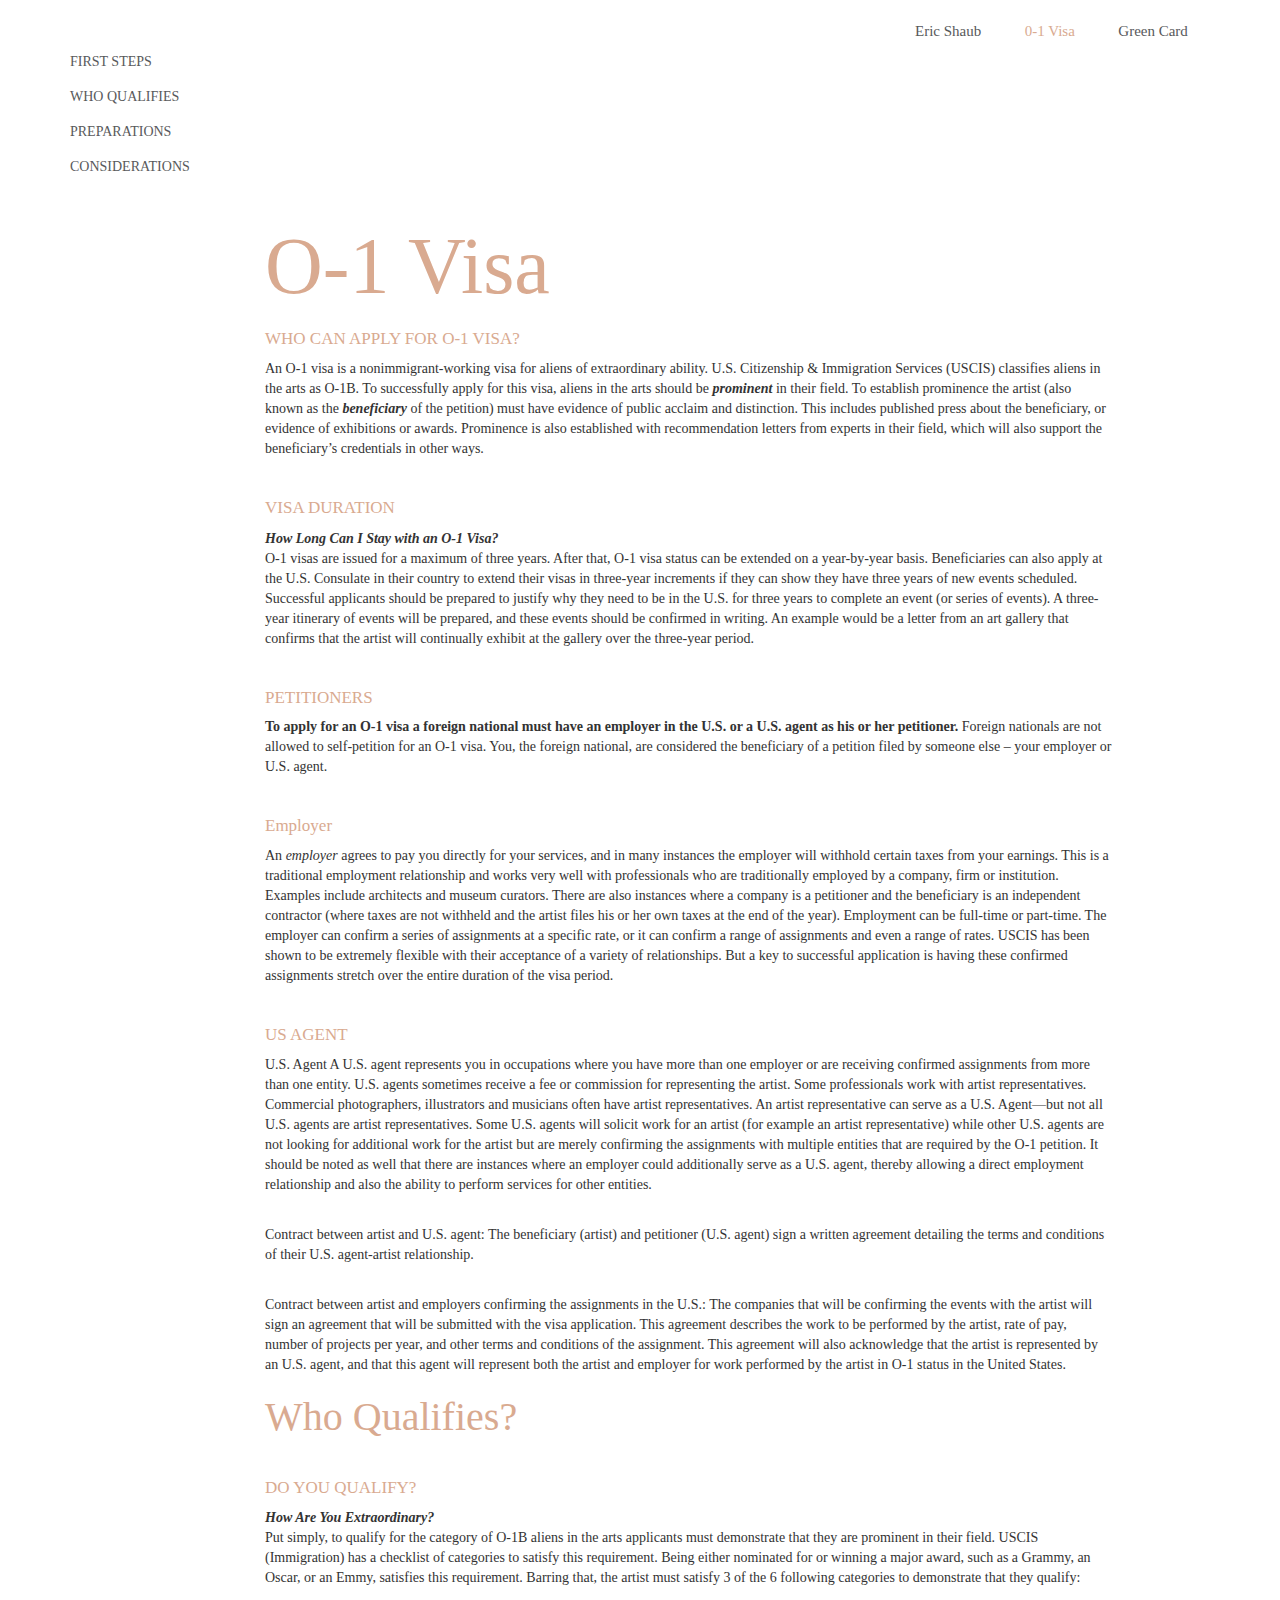
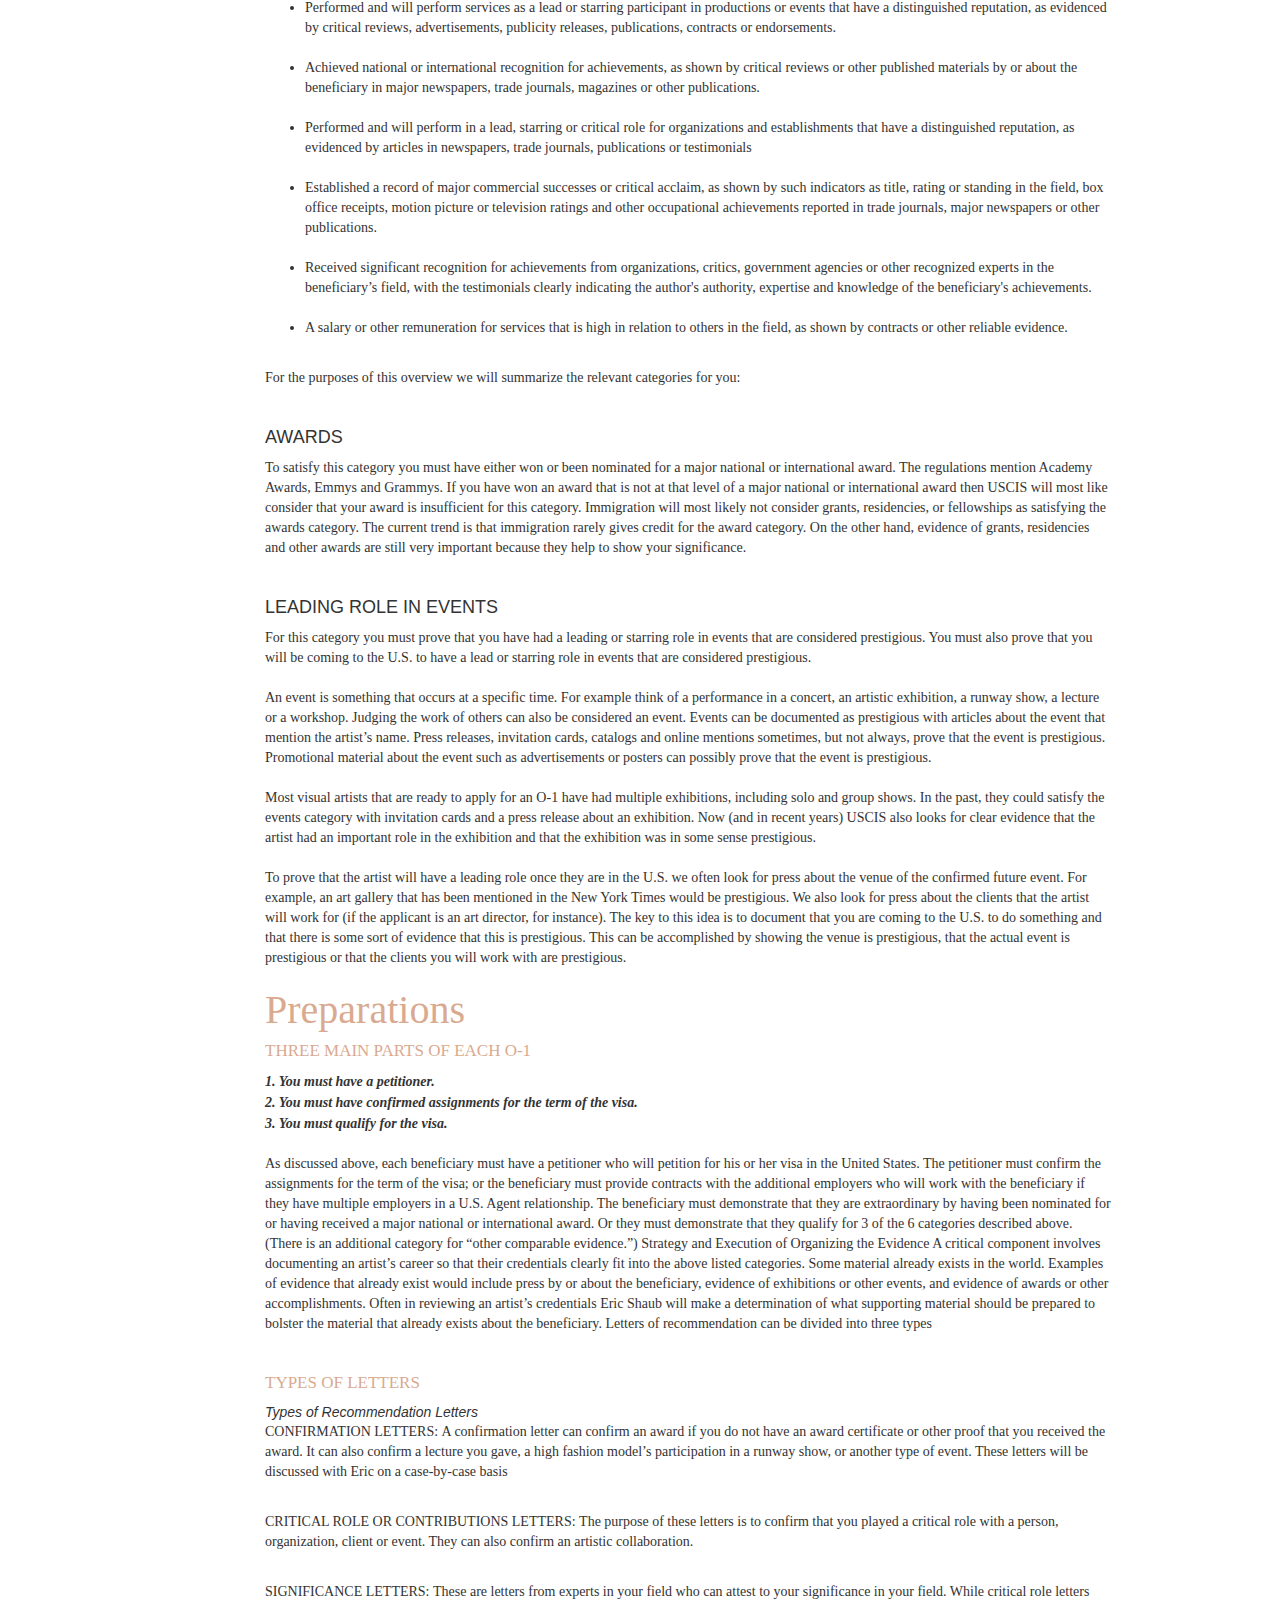
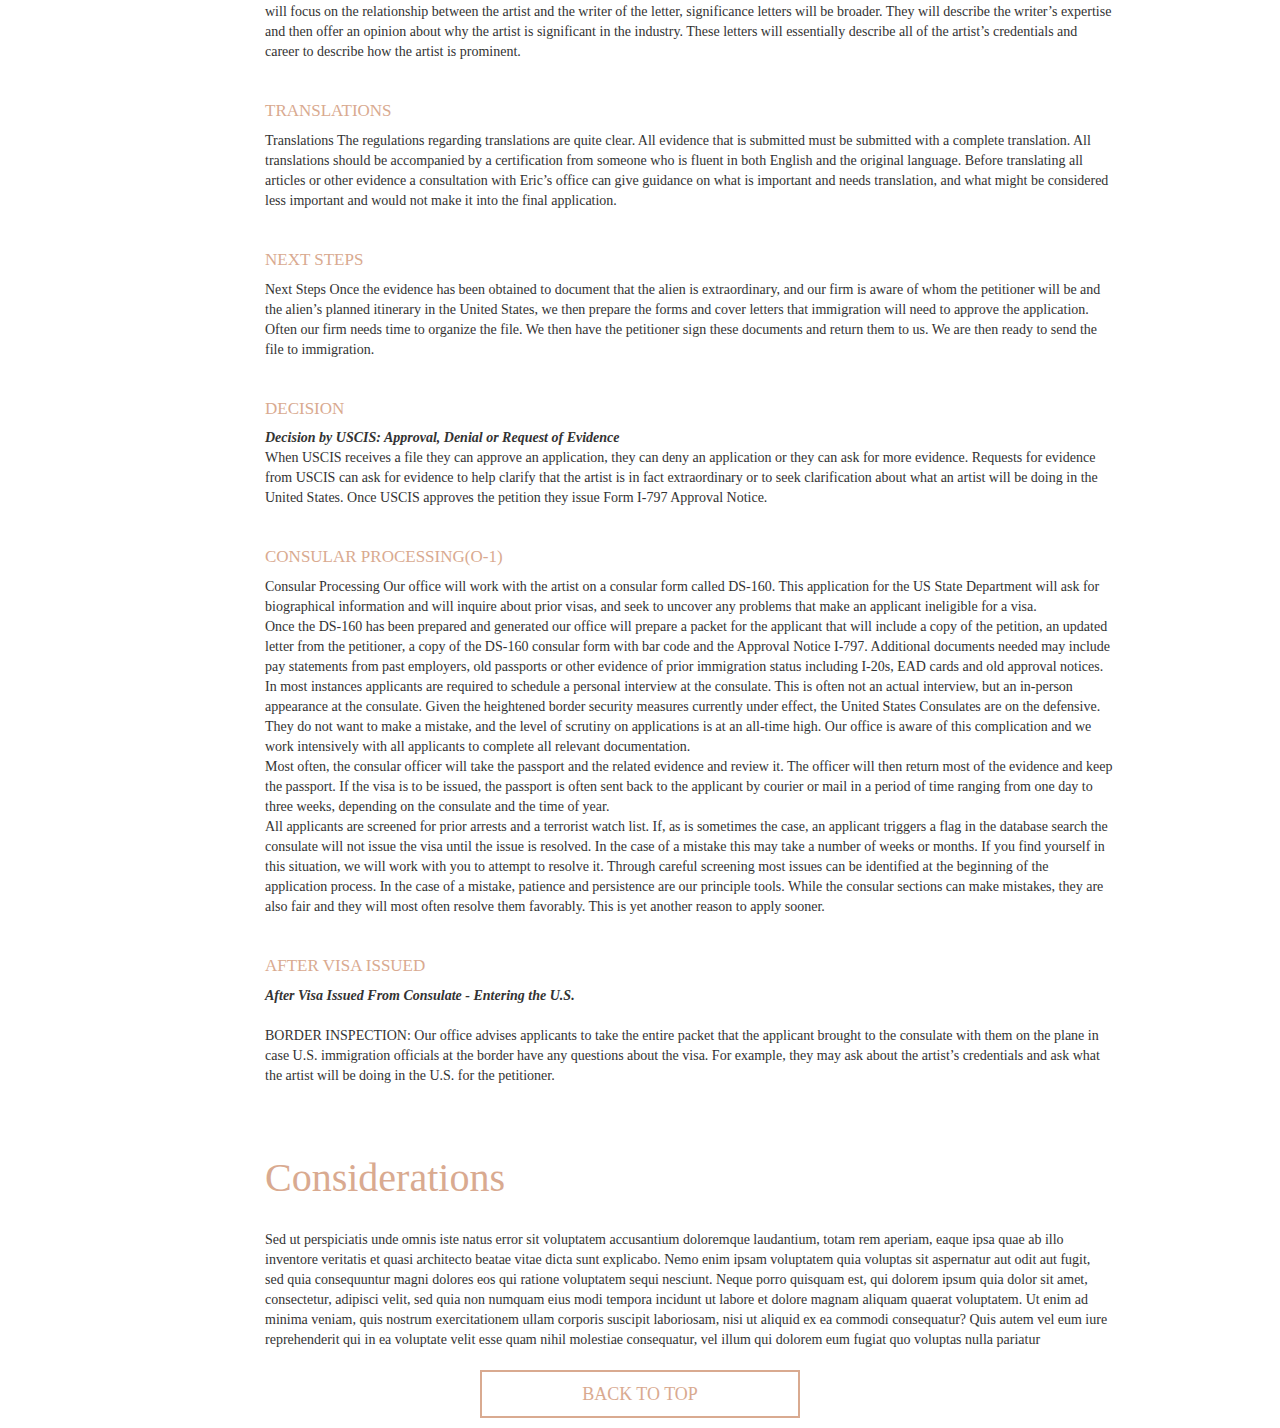
==== 0-1Visa.html @ 2351f976 "asf" ====
<!DOCTYPE html>
<html lang="en">
<head>
	<meta charset="UTF-8">
	<meta http-equiv="X-UA-Compatible" content="IE=edge">
    <meta name="viewport" content="width=device-width, initial-scale=1">
	<title>Artist Visa</title>
		
	<link rel="stylesheet" href="css/style.css">
	<link rel="stylesheet" href="css/fonts.css">
	<link rel="stylesheet" href="https://maxcdn.bootstrapcdn.com/bootstrap/3.3.2/css/bootstrap.min.css">
	<link rel="stylesheet" href="http://maxcdn.bootstrapcdn.com/font-awesome/4.3.0/css/font-awesome.min.css">
		<!-- javascript/ jQuery -->
	<script src="http://code.jquery.com/jquery-1.11.2.min.js"></script>
	<script src="http://code.jquery.com/jquery-migrate-1.2.1.min.js"></script>
	<script src="https://maxcdn.bootstrapcdn.com/bootstrap/3.3.2/js/bootstrap.min.js"></script>
	<!-- Edge Animation Javascript -->
	
	<!--Adobe Edge Runtime End-->
	<script src="js/javascript.js"></script>	 
</head>
<body>
	<div id="top" class="container-fluid" onload="init">
		<div class="row">
			<div class="col-md-12 hidden-xs"><img id="logo" src="img/artistvisa-logo.png" alt=""></div>
			
			<!-- <div class="col-xs-12"> -->
				<ul id="nav" class="pull-right">
					<li ><a href="index.html" class="eric">Eric Shaub</a></li>
					<li class="active"><a href="0-1Visa.html" class="visa">0-1 Visa</a></li>
					<li><a href="greenCard.html" class="card">Green Card</a></li>
				</ul>
			<!-- </div> -->
		</div>
	</div>
	<div class="row">
		
	</div>
	<div class="container-fluid">
		<div class="col-xs-6 hidden-sm hidden-xs">
			<ul id="sidebar-left" class="no-bullets">
				<li><a href="">FIRST STEPS</a></li>
				<li><a href="">WHO QUALIFIES</a></li>
				<li><a href="">PREPARATIONS</a></li>
				<li><a href="">CONSIDERATIONS</a></li>
			</ul>
		</div>
	</div>
	<div class="container">
		<div class="row">
			<div class="col-md-offset-2 col-md-8 col-xs-12">
				<h1 class="textPeach">O-1 Visa</h1>
			</div>
			<div class="col-md-9 col-md-offset-2 hidden-xs hidden-sm">
				<div class="col-md-offset-1">
					<img src="charts/01list.png" alt="" class="img-responsive">
				</div>
				<h4 class="textPeach">WHO CAN APPLY FOR O-1 VISA?</h4>
				<p>
					An O-1 visa is a nonimmigrant-working visa for aliens of extraordinary ability. U.S. Citizenship & Immigration Services (USCIS) classifies aliens in the arts as O-1B. To successfully apply for this visa, aliens in the arts should be <i><b>prominent</b></i> in their field. To establish prominence the artist (also known as the <i><b>beneficiary</b></i> of the petition) must have evidence of public acclaim and distinction. This includes published press about the beneficiary, or evidence of exhibitions or awards. Prominence is also established with recommendation letters from experts in their field, which will also support the beneficiary’s credentials in other ways.

				</p>
				<br>
				<h4 class="textPeach">VISA DURATION</h4>
				<i><b>How Long Can I Stay with an O-1 Visa?</b></i>
				<p>
					O-1 visas are issued for a maximum of three years. After that, O-1 visa status can be extended on a year-by-year basis. Beneficiaries can also apply at the U.S. Consulate in their country to extend their visas in three-year increments if they can show they have three years of new events scheduled.
					Successful applicants should be prepared to justify why they need to be in the U.S. for three years to complete an event (or series of events). A three-year itinerary of events will be prepared, and these events should be confirmed in writing. An example would be a letter from an art gallery that confirms that the artist will continually exhibit at the gallery over the three-year period.

				</p>
				<br>
				<h4 class="textPeach">PETITIONERS</h4>
				<p>
					<b>To apply for an O-1 visa a foreign national must have an employer in the U.S. or a U.S. agent as his or her petitioner.</b> Foreign nationals are not allowed to self-petition for an O-1 visa. You, the foreign national, are considered the beneficiary of a petition filed by someone else – your employer or U.S. agent.

				</p>
				<br>	
				<h4 class="textPeach">Employer <a href=""><img src="Icons/charticon-clay.png" class="charticon" alt=""></a></h4>
				<p>
				An <i>employer</i> agrees to pay you directly for your services, and in many instances the employer will withhold certain taxes from your earnings. This is a traditional employment relationship and works very well with professionals who are traditionally employed by a company, firm or institution. Examples include architects and museum curators.
				There are also instances where a company is a petitioner and the beneficiary is an independent contractor (where taxes are not withheld and the artist files his or her own taxes at the end of the year).
				Employment can be full-time or part-time. The employer can confirm a series of assignments at a specific rate, or it can confirm a range of assignments and even a range of rates. USCIS has been shown to be extremely flexible with their acceptance of a variety of relationships. But a key to successful application is having these confirmed assignments stretch over the entire duration of the visa period.</p>
				<br>
				<h4 class="textPeach">US AGENT<a href=""><img src="Icons/charticon-clay.png" alt="" class="charticon"></a></h4>
				<p>
				U.S. Agent A U.S. agent represents you in occupations where you have more than one employer or are receiving confirmed assignments from more than one entity. U.S. agents sometimes receive a fee or commission for representing the artist. Some professionals work with artist representatives. Commercial photographers, illustrators and musicians often have artist representatives. An artist representative can serve as a U.S. Agent—but not all U.S. agents are artist representatives. Some U.S. agents will solicit work for an artist (for example an artist representative) while other U.S. agents are not looking for additional work for the artist but are merely confirming the assignments with multiple entities that are required by the O-1 petition. It should be noted as well that there are instances where an employer could additionally serve as a U.S. agent, thereby allowing a direct employment relationship and also the ability to perform services for other entities.
				</p>
				<br>
				<p>
					Contract between artist and U.S. agent: The beneficiary (artist) and petitioner (U.S. agent) sign a written agreement detailing the terms and conditions of their U.S. agent-artist relationship.
				</p>
				<br>
				<p>
					Contract between artist and employers confirming the assignments in the U.S.: The companies that will be confirming the events with the artist will sign an agreement that will be submitted with the visa application. This agreement describes the work to be performed by the artist, rate of pay, number of projects per year, and other terms and conditions of the assignment. This agreement will also acknowledge that the artist is represented by an U.S. agent, and that this agent will represent both the artist and employer for work performed by the artist in O-1 status in the United States.

				</p>
				<h2 class="textPeach">Who Qualifies?</h2>
				<br>
				<h4 class="textPeach">DO YOU QUALIFY? <a href=""><img src="Icons/charticon-clay.png" alt="" class="charticon"></a></h4>
				<i><b>How Are You Extraordinary?</b></i>
				<p>
					Put simply, to qualify for the category of O-1B aliens in the arts applicants must demonstrate that they are prominent in their field. USCIS (Immigration) has a checklist of categories to satisfy this requirement. Being either nominated for or winning a major award, such as a Grammy, an Oscar, or an Emmy, satisfies this requirement. Barring that, the artist must satisfy 3 of the 6 following categories to demonstrate that they qualify:
				</p>
				<ul>
					<li>Performed and will perform services as a lead or starring participant in productions or events that have a distinguished reputation, as evidenced by critical reviews, advertisements, publicity releases, publications, contracts or endorsements.</li>
					<br>
					<li>Achieved national or international recognition for achievements, as shown by critical reviews or other published materials by or about the beneficiary in major newspapers, trade journals, magazines or other publications.</li>
					<br>
					<li>Performed and will perform in a lead, starring or critical role for organizations and establishments that have a distinguished reputation, as evidenced by articles in newspapers, trade journals, publications or testimonials</li>
					<br>
					<li>Established a record of major commercial successes or critical acclaim, as shown by such indicators as title, rating or standing in the field, box office receipts, motion picture or television ratings and other occupational
					achievements reported in trade journals, major newspapers or other publications.</li>
					<br>
					<li>Received significant recognition for achievements from organizations, critics, government agencies or other recognized experts in the beneficiary’s field, with the testimonials clearly indicating the author's authority, expertise and knowledge of the beneficiary's achievements.</li>
					<br>
					<li>A salary or other remuneration for services that is high in relation to others in the field, as shown by contracts or other reliable evidence.</li>
				</ul>
				<br>
				<p>For the purposes of this overview we will summarize the relevant categories for you:</p>
				<br>
				<h4 class="textBlack">AWARDS</h4>
				<p>To satisfy this category you must have either won or been nominated for a major national or international award. The regulations mention Academy Awards, Emmys and Grammys. If you have won an award that is not at that level of a major national or international award then USCIS will most like consider that your award is insufficient for this category. Immigration will most likely not consider grants, residencies, or fellowships as satisfying the awards category. The current trend is that immigration rarely gives credit for the award category. On the other hand, evidence of grants, residencies and other awards are still very important because they help to show your significance.
				</p>
				<br>
				<h4 class="textBlack">LEADING ROLE IN EVENTS</h4>
				<p>
					For this category you must prove that you have had a leading or starring role in events that are considered prestigious. You must also prove that you will be coming to the U.S. to have a lead or starring role in events that are considered prestigious. <br> <br>

					An event is something that occurs at a specific time. For example think of a performance in a concert, an artistic exhibition, a runway show, a lecture or a workshop. Judging the work of others can also be considered an event. Events can be documented as prestigious with articles about the event that mention the artist’s name. Press releases, invitation cards, catalogs and online mentions sometimes, but not always, prove that the event is prestigious. Promotional material about the event such as advertisements or posters can possibly prove that the event is prestigious. <br> <br>

					Most visual artists that are ready to apply for an O-1 have had multiple exhibitions, including solo and group shows. In the past, they could satisfy the events category with invitation cards and a press release about an exhibition. Now (and in recent years) USCIS also looks for clear evidence that the artist had an important role in the exhibition and that the exhibition was in some sense prestigious. <br> <br>
					
					To prove that the artist will have a leading role once they are in the U.S. we often look for press about the venue of the confirmed future event. For example, an art gallery that has been mentioned in the New York Times would be prestigious. We also look for press about the clients that the artist will work for (if the applicant is an art director, for instance). The key to this idea is to document that you are coming to the U.S. to do something and that there is some sort of evidence that this is prestigious. This can be accomplished by showing the venue is prestigious, that the actual event is prestigious or that the clients you will work with are prestigious.
				</p>
				<h2 class="textPeach">Preparations</h2>
				<h4 class="textPeach">THREE MAIN PARTS OF EACH O-1</h4>
				<i><b>1. You must have a petitioner.</b></i>
				<br>
				<i><b>2. You must have confirmed assignments for the term of the visa.</b></i>
				<br>
				<i><b>3. You must qualify for the visa.</b></i>
				<br>
				<br>
				<p>
					As discussed above, each beneficiary must have a petitioner who will petition for his or her visa in the United States. The petitioner must confirm the assignments for the term of the visa; or the beneficiary must provide contracts with the additional employers who will work with the beneficiary if they have multiple employers in a U.S. Agent relationship. The beneficiary must demonstrate that they are extraordinary by having been nominated for or having received a major national or international award. Or they must demonstrate that they qualify for 3 of the 6 categories described above. (There is an additional category for “other comparable evidence.”) Strategy and Execution of Organizing the Evidence A critical component involves documenting an artist’s career so that their credentials clearly fit into the above listed categories. Some material already exists in the world. Examples of evidence that already exist would include press by or about the beneficiary, evidence of exhibitions or other events, and evidence of awards or other accomplishments. Often in reviewing an artist’s credentials Eric Shaub will make a determination of what supporting material should be prepared to bolster the material that already exists about the beneficiary. Letters of recommendation can be divided into three types
				</p>
				<br>
				<h4 class="textPeach">TYPES OF LETTERS</h4>
				<i>Types of Recommendation Letters</i>
				<p>
					<span class="sub-bold">CONFIRMATION LETTERS: </span>A confirmation letter can confirm an award if you do not have an award certificate or other proof that you received the award. It can also confirm a lecture you gave, a high fashion model’s participation in a runway show, or another type of event. These letters will be discussed with Eric on a case-by-case basis
				</p>
				<br>
				
				<p>
					<span class="sub-bold">CRITICAL ROLE OR CONTRIBUTIONS LETTERS: </span>The purpose of these letters is to confirm that you played a critical role with a person, organization, client or event. They can also confirm an artistic collaboration.
				</p>
				<br>
			
				<p>
					<span class="sub-bold">SIGNIFICANCE LETTERS: </span>These are letters from experts in your field who can attest to your significance in your field. While critical role letters will focus on the relationship between the artist and the writer of the letter, significance letters will be broader. They will describe the writer’s expertise and then offer an opinion about why the artist is significant in the industry. These letters will essentially describe all of the artist’s credentials and career to describe how the artist is prominent.
				</p>
				<br>
			
				<h4 class="textPeach">TRANSLATIONS <a href=""><img src="Icons/charticon-clay.png" alt="" class="charticon"></a></h4>
				<p>
					Translations The regulations regarding translations are quite clear. All evidence that is submitted must be submitted with a complete translation. All translations should be accompanied by a certification from someone who is fluent in both English and the original language. Before translating all articles or other evidence a consultation with Eric’s office can give guidance on what is important and needs translation, and what might be considered less important and would not make it into the final application.
				</p>
				<br>
			
				<h4 class="textPeach">NEXT STEPS <a href=""><img src="Icons/charticon-clay.png" alt="" class="charticon"></a></h4>
				<p>
					Next Steps Once the evidence has been obtained to document that the alien is extraordinary, and our firm is aware of whom the petitioner will be and the alien’s planned itinerary in the United States, we then prepare the forms and cover letters that immigration will need to approve the application. Often our firm needs time to organize the file. We then have the petitioner sign these documents and return them to us. We are then ready to send the file to immigration.

				</p>
				<br>
				
				<h4 class="textPeach">DECISION</h4>
				<p>
				 <i><b>Decision by USCIS: Approval, Denial or Request of Evidence</b></i> 
				 <br>

					When USCIS receives a file they can approve an application, they can deny an application or they can ask for more evidence. Requests for evidence from USCIS can ask for evidence to help clarify that the artist is in fact extraordinary or to seek clarification about what an artist will be doing in the United States. Once USCIS approves the petition they issue Form I-797 Approval Notice.
				</p>
				<br>
			
				<h4 class="textPeach">CONSULAR PROCESSING(O-1)</h4>
				<p>
					Consular Processing Our office will work with the artist on a consular form called DS-160. This application for the US State Department will ask for biographical information and will inquire about prior visas, and seek to uncover any problems that make an applicant ineligible for a visa. <br>
					Once the DS-160 has been prepared and generated our office will prepare a packet for the applicant that will include a copy of the petition, an updated letter from the petitioner, a copy of the DS-160 consular form with bar code and the Approval Notice I-797. Additional documents needed may include pay statements from past employers, old passports or other evidence of prior immigration status including I-20s, EAD cards and old approval notices. <br>
					In most instances applicants are required to schedule a personal interview at the consulate. This is often not an actual interview, but an in-person appearance at the consulate. Given the heightened border security measures currently under effect, the United States Consulates are on the defensive. They do not want to make a mistake, and the level of scrutiny on applications is at an all-time high. Our office is aware of this complication and we work intensively with all applicants to complete all relevant documentation. <br>
					Most often, the consular officer will take the passport and the related evidence and review it. The officer will then return most of the evidence and keep the passport. If the visa is to be issued, the passport is often sent back to the applicant by courier or mail in a period of time ranging from one day to three weeks, depending on the consulate and the time of year. <br>
					All applicants are screened for prior arrests and a terrorist watch list. If, as is sometimes the case, an applicant triggers a flag in the database search the consulate will not issue the visa until the issue is resolved. In the case of a mistake this may take a number of weeks or months. If you find yourself in this situation, we will work with you to attempt to resolve it. Through careful screening most issues can be identified at the beginning of the application process. In the case of a mistake, patience and persistence are our principle tools. While the consular sections can make mistakes, they are also fair and they will most often resolve them favorably. This is yet another reason to apply sooner. <br>
				</p>
				<br>
				<h4 class="textPeach">AFTER VISA ISSUED</h4>
				<p>
					<i><b>After Visa Issued From Consulate - Entering the U.S.</b></i> <br> <br>
					<span class="sub-bold">BORDER INSPECTION: </span>Our office advises applicants to take the entire packet that the applicant brought to the consulate with them on the plane in case U.S. immigration officials at the border have any questions about the visa. For example, they may ask about the artist’s credentials and ask what the artist will be doing in the U.S. for the petitioner.
				</p>
				<br>
				<br>
				<h2 class="textPeach">Considerations</h2>
				<br>
				<p>
					Sed ut perspiciatis unde omnis iste natus error sit voluptatem accusantium doloremque laudantium, totam rem aperiam, eaque ipsa quae ab illo inventore veritatis et quasi architecto beatae vitae dicta sunt explicabo. Nemo enim ipsam voluptatem quia voluptas sit aspernatur aut odit aut fugit, sed quia consequuntur magni dolores eos qui ratione voluptatem sequi nesciunt. Neque porro quisquam est, qui dolorem ipsum quia dolor sit amet, consectetur, adipisci velit, sed quia non numquam eius modi tempora incidunt ut labore et dolore magnam aliquam quaerat voluptatem. Ut enim ad minima veniam, quis nostrum exercitationem ullam corporis suscipit laboriosam, nisi ut aliquid ex ea commodi consequatur? Quis autem vel eum iure reprehenderit qui in ea voluptate velit esse quam nihil molestiae consequatur, vel illum qui dolorem eum fugiat quo voluptas nulla pariatur
				</p>

			</div>
		</div>
	</div>
	
	<!-- Accordions -->
	<div class="row">
		<div class="hidden-lg hidden-md col-xs-12 col-sm-12">
			<div class="panel-group" id="accordion" role="tablist" aria-multiselectable="true">
				<div class="panel panel-default">
					<div class="peach">
						<a class="collapsed bar" data-toggle="collapse" data-parent="#accordion" href="#collapseOne" aria-expanded="true" aria-controls="collapseOne">
						    <div class="panel-heading" role="tab" id="headingOne">
						      <h4 class="panel-title">   
						          First Steps		        
						      </h4>
						    </div>
						</a>
			    	</div>
			    	<div id="collapseOne" class="panel-collapse collapse in" role="tabpanel" aria-labelledby="headingOne">
				    	<div class="panel-body">
				    		<div class="container">
				    			<img src="charts/01list.png" class="img-responsive"alt="">
								<h4 class="textPeach">WHO CAN APPLY FOR O-1 VISA?</h4>
				<p>
					An O-1 visa is a nonimmigrant-working visa for aliens of extraordinary ability. U.S. Citizenship & Immigration Services (USCIS) classifies aliens in the arts as O-1B. To successfully apply for this visa, aliens in the arts should be <i><b>prominent</b></i> in their field. To establish prominence the artist (also known as the <i><b>beneficiary</b></i> of the petition) must have evidence of public acclaim and distinction. This includes published press about the beneficiary, or evidence of exhibitions or awards. Prominence is also established with recommendation letters from experts in their field, which will also support the beneficiary’s credentials in other ways.

				</p>
				<br>
				<h4 class="textPeach">VISA DURATION</h4>
				<i><b>How Long Can I Stay with an O-1 Visa?</b></i>
				<p>
					O-1 visas are issued for a maximum of three years. After that, O-1 visa status can be extended on a year-by-year basis. Beneficiaries can also apply at the U.S. Consulate in their country to extend their visas in three-year increments if they can show they have three years of new events scheduled.
					Successful applicants should be prepared to justify why they need to be in the U.S. for three years to complete an event (or series of events). A three-year itinerary of events will be prepared, and these events should be confirmed in writing. An example would be a letter from an art gallery that confirms that the artist will continually exhibit at the gallery over the three-year period.

				</p>
				<br>
				<h4 class="textPeach">PETITIONERS</h4>
				<p>
					<b>To apply for an O-1 visa a foreign national must have an employer in the U.S. or a U.S. agent as his or her petitioner.</b> Foreign nationals are not allowed to self-petition for an O-1 visa. You, the foreign national, are considered the beneficiary of a petition filed by someone else – your employer or U.S. agent.

				</p>
				<br>	
				<h4 class="textPeach">Employer <a href=""><img src="Icons/charticon-clay.png" class="charticon" alt=""></a></h4>
				<p>
				An <i>employer</i> agrees to pay you directly for your services, and in many instances the employer will withhold certain taxes from your earnings. This is a traditional employment relationship and works very well with professionals who are traditionally employed by a company, firm or institution. Examples include architects and museum curators.
				There are also instances where a company is a petitioner and the beneficiary is an independent contractor (where taxes are not withheld and the artist files his or her own taxes at the end of the year).
				Employment can be full-time or part-time. The employer can confirm a series of assignments at a specific rate, or it can confirm a range of assignments and even a range of rates. USCIS has been shown to be extremely flexible with their acceptance of a variety of relationships. But a key to successful application is having these confirmed assignments stretch over the entire duration of the visa period.</p>
				<br>
				<h4 class="textPeach">US AGENT <a href=""><img src="Icons/charticon-clay.png" alt="" class="charticon"></a></h4>
				<p>
				U.S. Agent A U.S. agent represents you in occupations where you have more than one employer or are receiving confirmed assignments from more than one entity. U.S. agents sometimes receive a fee or commission for representing the artist. Some professionals work with artist representatives. Commercial photographers, illustrators and musicians often have artist representatives. An artist representative can serve as a U.S. Agent—but not all U.S. agents are artist representatives. Some U.S. agents will solicit work for an artist (for example an artist representative) while other U.S. agents are not looking for additional work for the artist but are merely confirming the assignments with multiple entities that are required by the O-1 petition. It should be noted as well that there are instances where an employer could additionally serve as a U.S. agent, thereby allowing a direct employment relationship and also the ability to perform services for other entities.
				</p>
				<br>
				<p>
					Contract between artist and U.S. agent: The beneficiary (artist) and petitioner (U.S. agent) sign a written agreement detailing the terms and conditions of their U.S. agent-artist relationship.
				</p>
				<br>
				<p>
					Contract between artist and employers confirming the assignments in the U.S.: The companies that will be confirming the events with the artist will sign an agreement that will be submitted with the visa application. This agreement describes the work to be performed by the artist, rate of pay, number of projects per year, and other terms and conditions of the assignment. This agreement will also acknowledge that the artist is represented by an U.S. agent, and that this agent will represent both the artist and employer for work performed by the artist in O-1 status in the United States.

				</p>
							</div>
				      	</div>
			    	</div>
				</div>
				<div class="panel panel-default">
					<div class="peach">
						<a class="collapsed bar" data-toggle="collapse" data-parent="#accordion" href="#collapseTwo" aria-expanded="true" aria-controls="collapseTwo">
						    <div class="panel-heading" role="tab" id="headingTwo">
						      <h4 class="panel-title">
						          Who Qualifies? <img src="" alt="" class="arrow">
						      </h4>
						    </div>
						</a>
			    	</div>
			    	<div id="collapseTwo" class="panel-collapse collapse" role="tabpanel" aria-labelledby="headingTwo">
				    	<div class="panel-body">
				    		<div class="container">
								<h4 class="textPeach">DO YOU QUALIFY? <a href=""><img src="Icons/charticon-clay.png" alt="" class="charticon"></a></h4>
				<i><b>How Are You Extraordinary?</b></i>
				<p>
					Put simply, to qualify for the category of O-1B aliens in the arts applicants must demonstrate that they are prominent in their field. USCIS (Immigration) has a checklist of categories to satisfy this requirement. Being either nominated for or winning a major award, such as a Grammy, an Oscar, or an Emmy, satisfies this requirement. Barring that, the artist must satisfy 3 of the 6 following categories to demonstrate that they qualify:
				</p>
				<ul>
					<li>Performed and will perform services as a lead or starring participant in productions or events that have a distinguished reputation, as evidenced by critical reviews, advertisements, publicity releases, publications, contracts or endorsements.</li>
					<br>
					<li>Achieved national or international recognition for achievements, as shown by critical reviews or other published materials by or about the beneficiary in major newspapers, trade journals, magazines or other publications.</li>
					<br>
					<li>Performed and will perform in a lead, starring or critical role for organizations and establishments that have a distinguished reputation, as evidenced by articles in newspapers, trade journals, publications or testimonials</li>
					<br>
					<li>Established a record of major commercial successes or critical acclaim, as shown by such indicators as title, rating or standing in the field, box office receipts, motion picture or television ratings and other occupational
					achievements reported in trade journals, major newspapers or other publications.</li>
					<br>
					<li>Received significant recognition for achievements from organizations, critics, government agencies or other recognized experts in the beneficiary’s field, with the testimonials clearly indicating the author's authority, expertise and knowledge of the beneficiary's achievements.</li>
					<br>
					<li>A salary or other remuneration for services that is high in relation to others in the field, as shown by contracts or other reliable evidence.</li>
				</ul>
				<br>
				<p>For the purposes of this overview we will summarize the relevant categories for you:</p>
				<br>
				<h4 class="textBlack">AWARDS</h4>
				<p>To satisfy this category you must have either won or been nominated for a major national or international award. The regulations mention Academy Awards, Emmys and Grammys. If you have won an award that is not at that level of a major national or international award then USCIS will most like consider that your award is insufficient for this category. Immigration will most likely not consider grants, residencies, or fellowships as satisfying the awards category. The current trend is that immigration rarely gives credit for the award category. On the other hand, evidence of grants, residencies and other awards are still very important because they help to show your significance.
				</p>
				<br>
				<h4 class="textBlack">LEADING ROLE IN EVENTS</h4>
				<p>
					For this category you must prove that you have had a leading or starring role in events that are considered prestigious. You must also prove that you will be coming to the U.S. to have a lead or starring role in events that are considered prestigious. <br> <br>

					An event is something that occurs at a specific time. For example think of a performance in a concert, an artistic exhibition, a runway show, a lecture or a workshop. Judging the work of others can also be considered an event. Events can be documented as prestigious with articles about the event that mention the artist’s name. Press releases, invitation cards, catalogs and online mentions sometimes, but not always, prove that the event is prestigious. Promotional material about the event such as advertisements or posters can possibly prove that the event is prestigious. <br> <br>

					Most visual artists that are ready to apply for an O-1 have had multiple exhibitions, including solo and group shows. In the past, they could satisfy the events category with invitation cards and a press release about an exhibition. Now (and in recent years) USCIS also looks for clear evidence that the artist had an important role in the exhibition and that the exhibition was in some sense prestigious. <br> <br>
					
					To prove that the artist will have a leading role once they are in the U.S. we often look for press about the venue of the confirmed future event. For example, an art gallery that has been mentioned in the New York Times would be prestigious. We also look for press about the clients that the artist will work for (if the applicant is an art director, for instance). The key to this idea is to document that you are coming to the U.S. to do something and that there is some sort of evidence that this is prestigious. This can be accomplished by showing the venue is prestigious, that the actual event is prestigious or that the clients you will work with are prestigious.
				</p>
							</div>
				      	</div>
			    	</div>
				</div>
				<div class="panel panel-default">
					<div class="peach">
						<a class="collapsed bar" data-toggle="collapse" data-parent="#accordion" href="#collapseThree" aria-expanded="true" aria-controls="collapseThree">
						    <div class="panel-heading" role="tab" id="headingThree">
						      <h4 class="panel-title">   
						          Preparations		        
						      </h4>
						    </div>
						</a>
			    	</div>
			    	<div id="collapseThree" class="panel-collapse collapse" role="tabpanel" aria-labelledby="headingThree">
				    	<div class="panel-body">
				    		<div class="container">
								<h4 class="textPeach">THREE MAIN PARTS OF EACH O-1</h4>
								<i><b>1. You must have a petitioner.</b></i>
								<br>
								<i><b>2. You must have confirmed assignments for the term of the visa.</b></i>
								<br>
								<i><b>3. You must qualify for the visa.</b></i>
								<br>
								<br>
								<p>
									As discussed above, each beneficiary must have a petitioner who will petition for his or her visa in the United States. The petitioner must confirm the assignments for the term of the visa; or the beneficiary must provide contracts with the additional employers who will work with the beneficiary if they have multiple employers in a U.S. Agent relationship. The beneficiary must demonstrate that they are extraordinary by having been nominated for or having received a major national or international award. Or they must demonstrate that they qualify for 3 of the 6 categories described above. (There is an additional category for “other comparable evidence.”) Strategy and Execution of Organizing the Evidence A critical component involves documenting an artist’s career so that their credentials clearly fit into the above listed categories. Some material already exists in the world. Examples of evidence that already exist would include press by or about the beneficiary, evidence of exhibitions or other events, and evidence of awards or other accomplishments. Often in reviewing an artist’s credentials Eric Shaub will make a determination of what supporting material should be prepared to bolster the material that already exists about the beneficiary. Letters of recommendation can be divided into three types
								</p>
								<br>
								<h4 class="textPeach">TYPES OF LETTERS</h4>
								<i><b>Types of Recommendation Letters</b></i>
								<p>
									<span class="sub-bold">CONFIRMATION LETTERS: </span>A confirmation letter can confirm an award if you do not have an award certificate or other proof that you received the award. It can also confirm a lecture you gave, a high fashion model’s participation in a runway show, or another type of event. These letters will be discussed with Eric on a case-by-case basis
								</p>
								<br>
				
								<p>
									<span class="sub-bold">CRITICAL ROLE OR CONTRIBUTIONS LETTERS: </span>The purpose of these letters is to confirm that you played a critical role with a person, organization, client or event. They can also confirm an artistic collaboration.
								</p>
								<br>
			
								<p>
									<span class="sub-bold">SIGNIFICANCE LETTERS: </span>These are letters from experts in your field who can attest to your significance in your field. While critical role letters will focus on the relationship between the artist and the writer of the letter, significance letters will be broader. They will describe the writer’s expertise and then offer an opinion about why the artist is significant in the industry. These letters will essentially describe all of the artist’s credentials and career to describe how the artist is prominent.
								</p>
								<br>
			
								<h4 class="textPeach">TRANSLATIONS <a href=""><img src="Icons/charticon-clay.png" alt="" class="charticon"></a></h4>
								<p>
									Translations The regulations regarding translations are quite clear. All evidence that is submitted must be submitted with a complete translation. All translations should be accompanied by a certification from someone who is fluent in both English and the original language. Before translating all articles or other evidence a consultation with Eric’s office can give guidance on what is important and needs translation, and what might be considered less important and would not make it into the final application.
								</p>
								<br>
			
								<h4 class="textPeach">NEXT STEPS <a href=""><img src="Icons/charticon-clay.png" alt="" class="charticon"></a></h4>
								<p>
									Next Steps Once the evidence has been obtained to document that the alien is extraordinary, and our firm is aware of whom the petitioner will be and the alien’s planned itinerary in the United States, we then prepare the forms and cover letters that immigration will need to approve the application. Often our firm needs time to organize the file. We then have the petitioner sign these documents and return them to us. We are then ready to send the file to immigration.

								</p>
								<br>
								
								<h4 class="textPeach">DECISION</h4>
								<p>
								  <i><b>Decision by USCIS: Approval, Denial or Request of Evidence</b></i>  
								 <br>

									When USCIS receives a file they can approve an application, they can deny an application or they can ask for more evidence. Requests for evidence from USCIS can ask for evidence to help clarify that the artist is in fact extraordinary or to seek clarification about what an artist will be doing in the United States. Once USCIS approves the petition they issue Form I-797 Approval Notice.
								</p>
								<br>
							
								<h4 class="textPeach">CONSULAR PROCESSING (O-1)</h4>
								<p>
									Consular Processing Our office will work with the artist on a consular form called DS-160. This application for the US State Department will ask for biographical information and will inquire about prior visas, and seek to uncover any problems that make an applicant ineligible for a visa. <br>
									Once the DS-160 has been prepared and generated our office will prepare a packet for the applicant that will include a copy of the petition, an updated letter from the petitioner, a copy of the DS-160 consular form with bar code and the Approval Notice I-797. Additional documents needed may include pay statements from past employers, old passports or other evidence of prior immigration status including I-20s, EAD cards and old approval notices. <br>
									In most instances applicants are required to schedule a personal interview at the consulate. This is often not an actual interview, but an in-person appearance at the consulate. Given the heightened border security measures currently under effect, the United States Consulates are on the defensive. They do not want to make a mistake, and the level of scrutiny on applications is at an all-time high. Our office is aware of this complication and we work intensively with all applicants to complete all relevant documentation. <br>
									Most often, the consular officer will take the passport and the related evidence and review it. The officer will then return most of the evidence and keep the passport. If the visa is to be issued, the passport is often sent back to the applicant by courier or mail in a period of time ranging from one day to three weeks, depending on the consulate and the time of year. <br>
									All applicants are screened for prior arrests and a terrorist watch list. If, as is sometimes the case, an applicant triggers a flag in the database search the consulate will not issue the visa until the issue is resolved. In the case of a mistake this may take a number of weeks or months. If you find yourself in this situation, we will work with you to attempt to resolve it. Through careful screening most issues can be identified at the beginning of the application process. In the case of a mistake, patience and persistence are our principle tools. While the consular sections can make mistakes, they are also fair and they will most often resolve them favorably. This is yet another reason to apply sooner. <br>
								</p>
								<br>
								<h4 class="textPeach">AFTER VISA ISSUED</h4>
								<p>
									<i><b>After Visa Issued From Consulate - Entering the U.S.</b></i> <br>
									<span class="sub-bold">BORDER INSPECTION: </span>Our office advises applicants to take the entire packet that the applicant brought to the consulate with them on the plane in case U.S. immigration officials at the border have any questions about the visa. For example, they may ask about the artist’s credentials and ask what the artist will be doing in the U.S. for the petitioner.
								</p>
							</div>
				      	</div>
			    	</div>
				</div>
				<div class="panel panel-default">
					<div class="peach">
						<a class="collapsed bar" data-toggle="collapse" data-parent="#accordion" href="#collapseFour" aria-expanded="true" aria-controls="collapseFour">
						    <div class="panel-heading" role="tab" id="headingFour">
						      <h4 class="panel-title">   
						          Considerations		        
						      </h4>
						    </div>
						</a>
			    	</div>
			    	<div id="collapseFour" class="panel-collapse collapse" role="tabpanel" aria-labelledby="headingFour">
				    	<div class="panel-body">
				    		<div class="container">
								<p>
					Sed ut perspiciatis unde omnis iste natus error sit voluptatem accusantium doloremque laudantium, totam rem aperiam, eaque ipsa quae ab illo inventore veritatis et quasi architecto beatae vitae dicta sunt explicabo. Nemo enim ipsam voluptatem quia voluptas sit aspernatur aut odit aut fugit, sed quia consequuntur magni dolores eos qui ratione voluptatem sequi nesciunt. Neque porro quisquam est, qui dolorem ipsum quia dolor sit amet, consectetur, adipisci velit, sed quia non numquam eius modi tempora incidunt ut labore et dolore magnam aliquam quaerat voluptatem. Ut enim ad minima veniam, quis nostrum exercitationem ullam corporis suscipit laboriosam, nisi ut aliquid ex ea commodi consequatur? Quis autem vel eum iure reprehenderit qui in ea voluptate velit esse quam nihil molestiae consequatur, vel illum qui dolorem eum fugiat quo voluptas nulla pariatur
				</p>
							</div>
				      	</div>
			    	</div>
				</div>
		</div>	
	</div>
	<div class="row">
		<div class="col-xs-12 text-center">
			<h4><a href="#top" class="btn btn-peach btn-lg">BACK TO TOP</a></h4>
		</div>
	</div>
</body>
---- css/style.css ----
p, ul, ol, li{
	font-family: "lora regular";
	font-size: 14px;
	line-height: 20px;
	
}
i b{
	font-family: "lora bold italic";
	font-size: 14px;
}
b{
	font-family: 'lora bold';
	font-weight: thin;
}
h6{
	font-family: "lato black";
	font-size: 14px;
}
span.sub-bold{
	font-family: 'lato black';
}
span.body-bold{
	font-weight: bolder;
}
.charticon{
	padding-left: 10px;
	padding-bottom: 5px;
}
.animation{
	margin-top: 75px;
	margin-left: auto;
	margin-right: auto;

}
.container-fluid{
	position: relative;
}

#logo{
	padding-top: 20px;
	padding-left: 20px;
}
/*.affix{
	padding: 9px 0;
    min-width:300px;
    margin-left: 8%;
    margin-right: 70%;
    z-index: 10;
    left: 900px;	    
}

@media( max-width: 1200px){
	.affix{	
	    margin-left: -5%;
	    margin-right: 90%; 
	}
}
@media (max-width: 1060px){
	.affix{
	    margin-left: -15%;
	    margin-right: 90%;
	}
}*/
ul#sidebar-left{
	/*position: absolute;
	margin-top: 17%;
	left: 15%;
	z-index: 10;*/

}
ul#sidebar-left li{
	padding-bottom: 15px;
}
#sidebar-left li a{

	font-family: "lato light";
	color: #58595B;
	text-decoration: none;
}
#sidebar-left li a:hover{
	font-family: "lato black";
	color: #58595B;
	text-decoration: none;
}
#sidebar-left li a:active{
	font-family: "lato black";
	color: #58595B;
	text-decoration: none;
}
#sidebar-left li a:visited{
	font-family: "lato black";
	color: #58595B;
	text-decoration: none;
}
.fixed{
	position: fixed;
}
/*ul#sidebar-left .absolute{
	position: absolute;
	position: absolute;
	margin-top: 17%;
	left: 15%;
	z-index: 10;
}*/
ul#nav{
	list-style-type: none;
	margin-right: 5px;
	width: 400px;
}
#nav li{
	display: inline;
}
#nav a{
	padding-right: 40px;
	color: #58595B;
	font-size: 15px;
	font-family: "lato black";
	text-decoration: none;
}
#nav a.eric:hover{
	color: #59AFC7;
}
#nav li.active a.eric{
	color: #59AFC7;
}
#nav a.visa:hover{
	color: #D9AA90;
}
#nav li.active a.visa{
	color: #D9AA90;
}
#nav a.card:hover{
	color: #47A77E;
}
#nav li.active a.card{
	color: #47A77E;
}
/*nav li:hover{
	background-color: #59AFC7;
}*/

.blue{
	background-color: #59AFC7;
	color: white;
}
.textBlue{
	color: #59AFC7;
}
h1.textBlue, h1.textPeach, h1.textGreen{
	font-size: 80px;
	font-family: 'Lora Regular'
}
h4.textBlue, h4.textPeach, h4.textGreen{
	font-size: 17px;
	font-family: 'Lato Black'
}
.peach {
	background-color: #d9aa90;
	color: white;
}
.textPeach{
	color: #d9aa90;
}
h2.textBlue, h2.textPeach, h2.textGreen{
	font-family: 'Lora Regular';
	font-size: 40px;
}
.green {
	background-color: #47a77e;
	color: white;
}
.textGreen{
	color: #47a77e;
}
h2.textGreen{
	font-family: 'Lora Regular';
	font-size: 40px;
}

h5.textBlack{
	font-family: "lora bold italic";
	font-weight: bold;
}

.bar .panel-title{
	color:white;
	font-family: 'Lora Regular';
	vertical-align: center;
	
}
#accordion{
	margin-top: 50px; 
}
.panel.panel-default{
	border: none;
}
.bar{
	vertical-align: center;
}
/*#accordion.panel-group{
	padding: 15px;

}*/
@media(max-width: 990px){		
	.bar .panel-title{
		font-size: 40px;		
	}

	div.panel-title{
		height: 46px;
		/*padding-top: 5px;
		padding-bottom: 5px;*/
	}
	h4.panel-title{
		padding: 0px 75px 0px 75px;
		margin-top: 0px;
	}
	#accordion.panel-group{
	 	width: 100%;
	}
}
@media(max-width: 768px){
	.bar .panel-title{
		font-size: 24px;
	}
	div.panel-title{
		height: 30px;	
	}
	h4.panel-title{
		padding-left: 20px;
	}
}

.btn.btn-peach{
	color: #d9aa90;
	border: 2px solid #d9aa90;
	border-radius: 0px;
	padding: 10px 100px 10px 100px;

}
a.btn-peach{
	font-family: 'Lato Black';
}
a.btn-peach:hover{

}
.btn.btn-green{
	color: #47a77e;
	border: 2px solid #47a77e;
	border-radius: 0px;
	padding: 10px 100px 10px 100px;
}
a.btn-green{
	font-family: 'Lato Black';
}
a.btn-green:hover{

}
.btn.btn-blue{
	color: #59AFC7;
	border: 2px solid #59AFC7;
	border-radius: 0px;
	padding: 10px 100px 10px 100px;
}
a.btn-blue{
	font-family: 'Lato Black';
}
.btn.btn-blue:hover{
	background-color: #59AFC7;
	color: white;
}
.no-bullets {
	list-style-type: none;
}

.btn.btn-blue{
	border: 2px solid #59AFC7;
	border-radius: 0px;
	color: #59AFC7;
	padding: 10px 100px 10px 100px;
}
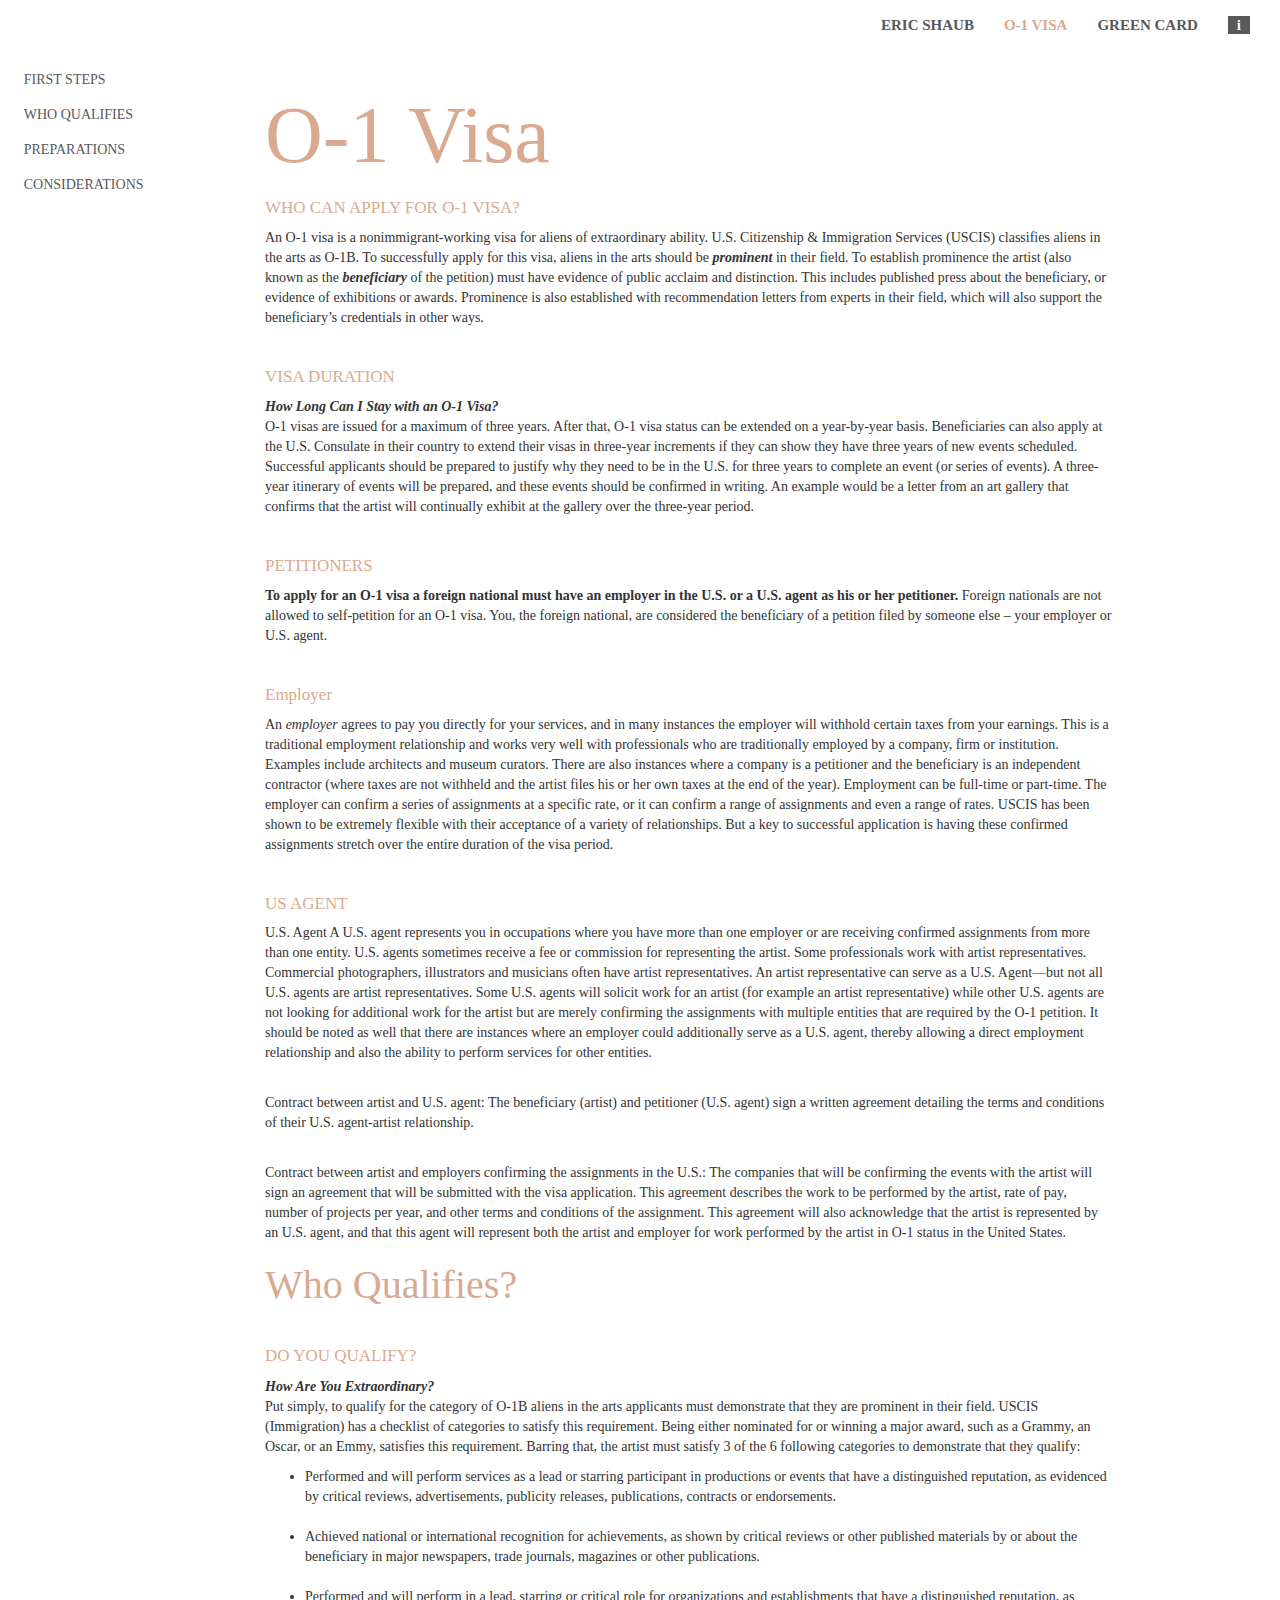
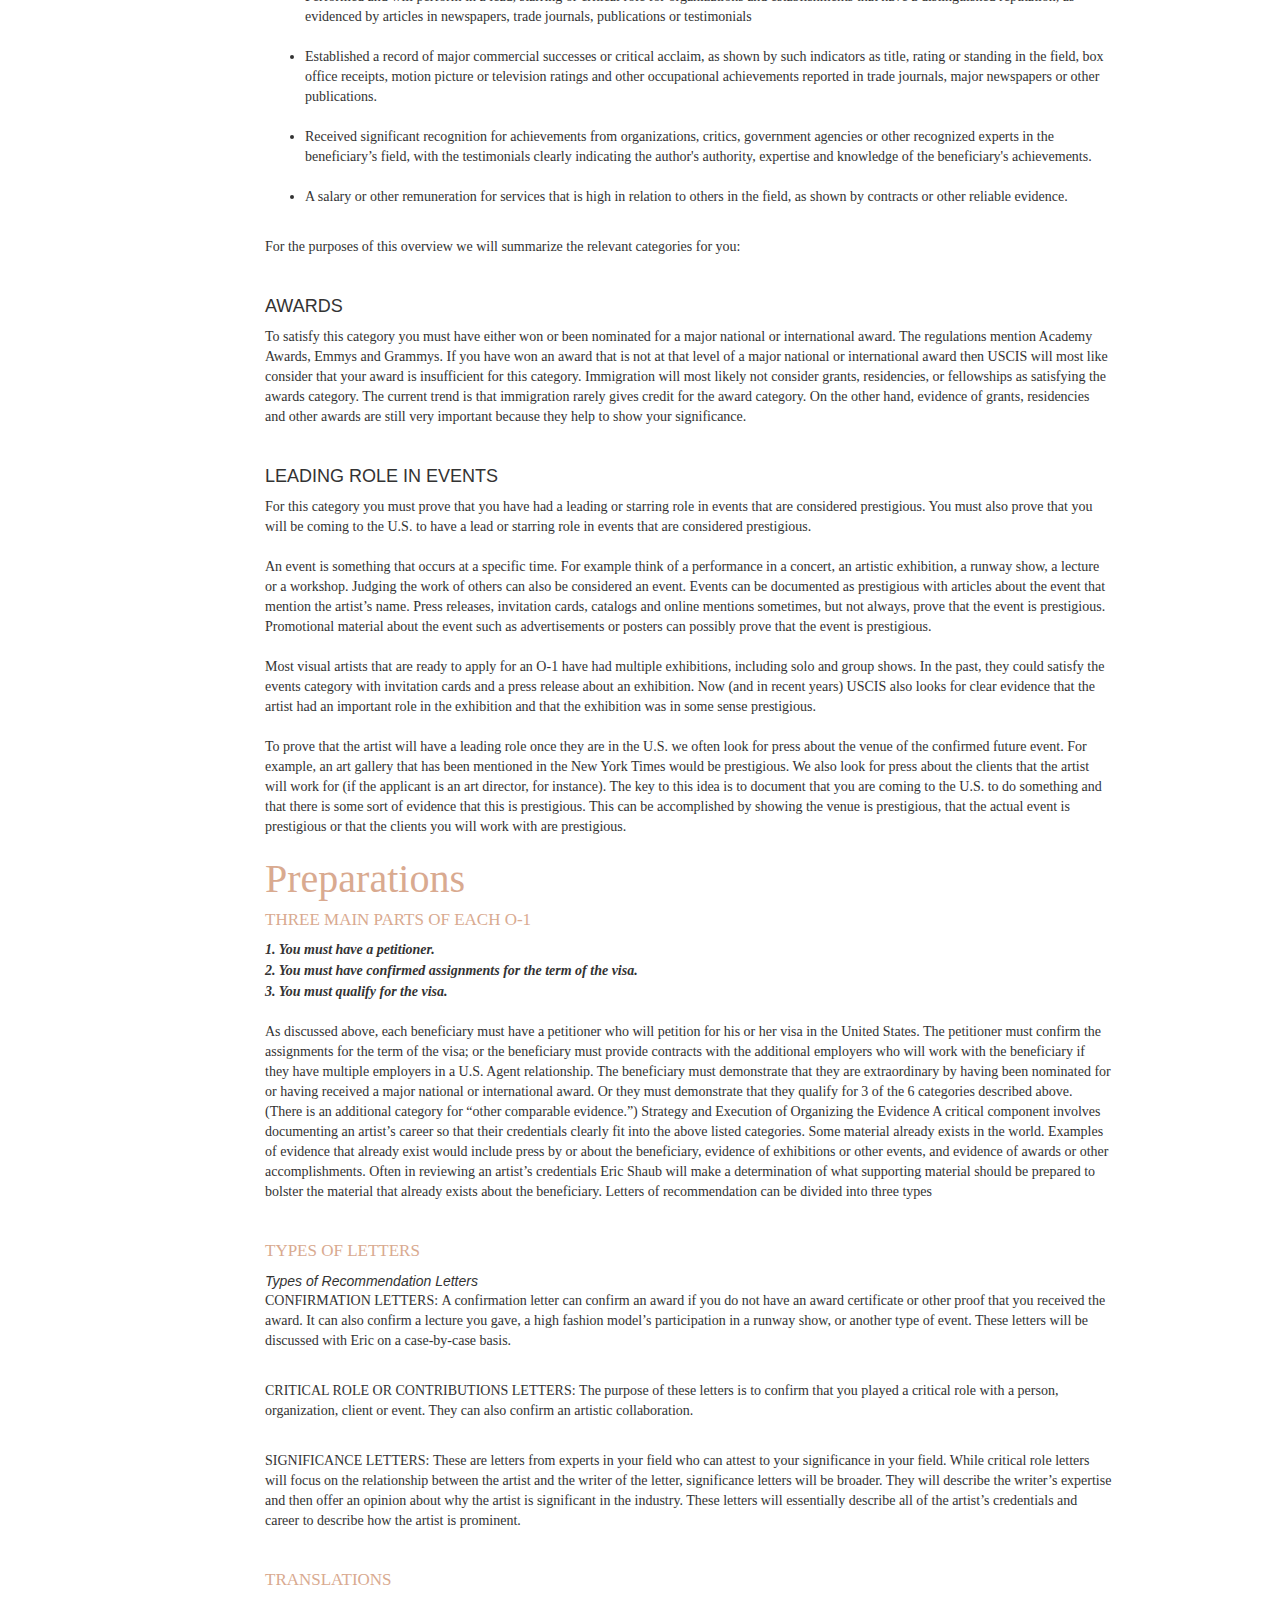
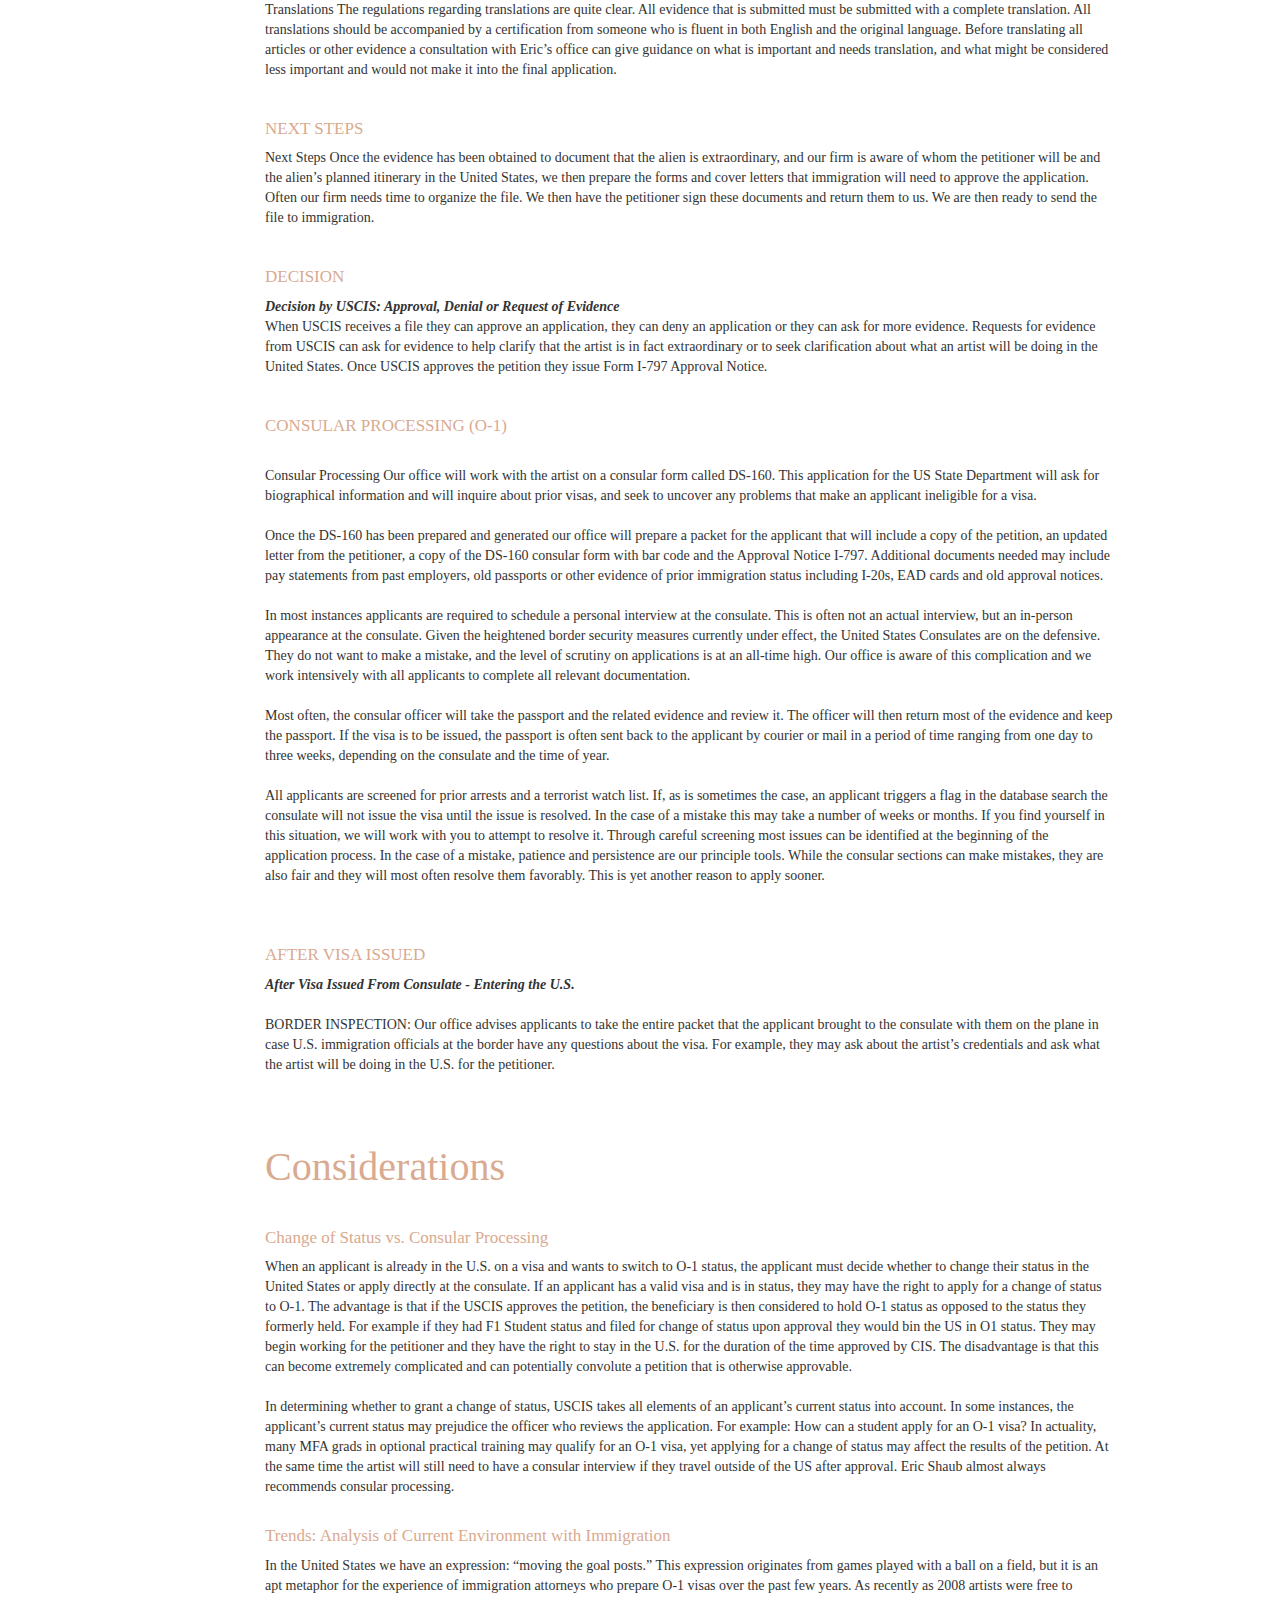
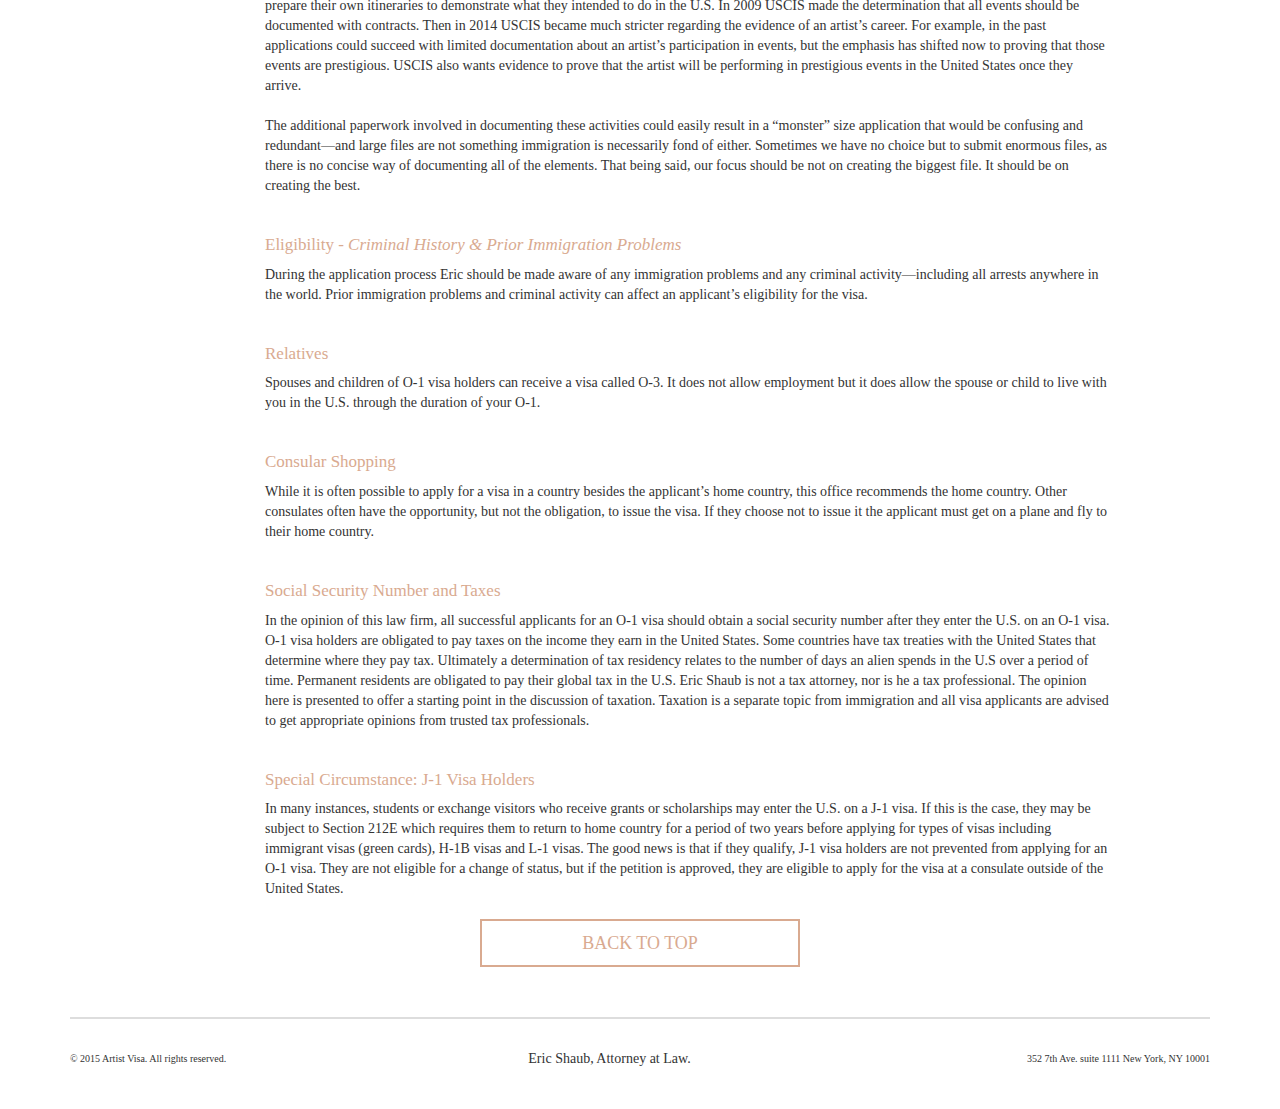
==== commit 126705ef: "tasks:" ====
--- a/0-1Visa.html
+++ b/0-1Visa.html
@@ -20,48 +20,237 @@
 	<script src="js/javascript.js"></script>	 
 </head>
 <body>
-	<div id="top" class="container-fluid" onload="init">
-		<div class="row">
-			<div class="col-md-12 hidden-xs"><img id="logo" src="img/artistvisa-logo.png" alt=""></div>
-			
-			<!-- <div class="col-xs-12"> -->
-				<ul id="nav" class="pull-right">
-					<li ><a href="index.html" class="eric">Eric Shaub</a></li>
-					<li class="active"><a href="0-1Visa.html" class="visa">0-1 Visa</a></li>
-					<li><a href="greenCard.html" class="card">Green Card</a></li>
+	<nav class="navbar navbar-default">
+	  <div class="container-fluid">
+	    <div class="navbar-header">
+	      <button type="button" class="navbar-toggle" data-toggle="collapse" data-target="#myNavbar">
+	        <span class="icon-bar"></span>
+	        <span class="icon-bar"></span>
+	        <span class="icon-bar"></span> 
+	      </button>
+	      <a class="navbar-brand" href="index.html"><img src="img/artistvisa-logo.png" alt="" class="img-responsive"></a>
+	    </div>
+	    <div class="collapse navbar-collapse" id="myNavbar">
+	      <ul class="nav navbar-nav navbar-right" id="nav">
+	      	<li><a href="index.html" class="eric">ERIC SHAUB</a></li>
+			<li class="active"><a href="0-1Visa.html" class="visa">O-1 VISA</a></li>
+			<li><a href="greenCard.html" class="card">GREEN CARD</a></li>
+			<li class="dropdown hidden-xs hidden-sm">
+		      <a data-toggle="dropdown" class="dropdown-toggle" href="#"><span class="dropdown-icon">i</span></a>
+		    	<ul class="dropdown-menu multi-level" role="menu" aria-labelledby="dropdownMenu">
+			        <li class="dropdown-submenu">
+	                	<a tabindex="-1" href="index.html">ERIC SHAUB</a>
+	                	<ul class="dropdown-menu">
+			                <li><a href="index.html#welcome">Welcome</a></li>
+			                <li><a href="index.html#about">About Eric</a></li>
+			                <li><a href="index.html#press">Press Recognition</a></li>
+			                <li><a href="index.html#contact">Contact</a></li>
+			                <li><a href="index.html#charts">Charts</a></li>
+	                	</ul>
+	                </li>
+			      
+	                <li class="divider"></li>
+	                <li class="dropdown-submenu">
+	                	<a tabindex="-1" href="0-1Visa.html#steps">O-1 FIRST STEPS</a>
+	                	<ul class="dropdown-menu">
+	                		<li><a href="0-1Visa.html#apply">Who Can Apply?</a></li> 
+	                		<li><a href="0-1Visa.html#duration">Visa Duration</a></li> 
+	                		<li><a href="0-1Visa.html#petitioners">Petitioners</a></li>
+	                		<li><a href="0-1Visa.html#employers">Employers</a></li>
+	                		<li><a href="0-1Visa.html#agent">US Agent</a></li>
+	                	</ul>
+	                </li>
+	                <li class="divider"></li>
+	                <li class="dropdown-submenu">
+	                	<a tabindex="-1" href="0-1Visa.html#qualify">Who Qualifies</a>
+	                	<ul class="dropdown-menu">               	
+		                	<li><a href="0-1Visa.html#awards">Awards</a></li>
+		                	<li><a href="0-1Visa.html#leading">Leading Role in Events</a></li>
+	                	</ul>
+	                </li>
+	                <li class="divider"></li>
+	                 <li class="dropdown-submenu">
+	                 	<a tabindex="-1" href="0-1Visa.html#preparations">Preparations</a>
+	                 	<ul class="dropdown-menu">
+		                	<li><a href="0-1Visa.html#preparation">Preparation of Petition</a></li>
+		                	<li><a href="0-1Visa.html#letters">Types of Letters</a></li>
+		                	<li><a href="0-1Visa.html#translations">Translations</a></li>
+		                	<li><a href="0-1Visa.html#next">Next Steps</a></li>
+		                	<li><a href="0-1Visa.html#processing">Consular Processing</a></li>
+		                	<li><a href="0-1Visa.html#after-issued">After Visa Issued </a></li>
+	                	</ul>
+	                </li>
+	                <li class="divider"></li>
+	                <li class="dropdown-submenu">
+	                 	<a tabindex="-1" href="0-1Visa.html#considerations">Considerations</a>
+	                 	<ul class="dropdown-menu">
+		                	<li><a href="0-1Visa.html#change">Change of O-1 Status</a></li>
+		                	<li><a href="0-1Visa.html#trends">Trends</a></li>
+		                	<li><a href="0-1Visa.html#eligibility">Eligibility</a></li> 
+		                	<li><a href="0-1Visa.html#relatives">Relatives</a></li> 
+		                	<li><a href="0-1Visa.html#consular-shopping">Consular Shopping</a></li> 
+			            	<li><a href="0-1Visa.html#ssn">Social Security, Taxes</a></li> 
+			                <li><a href="0-1Visa.html#j-1">J-1 Visa Holders</a></li>
+	                	</ul>
+	                </li>
+	              	<li class="divider"></li>
+	              	<li class="dropdown-submenu">
+	              		<a tabindex="-1" href="greenCard.html#card-overview">GREEN CARD OVERVIEW</a>
+	              		<ul class="dropdown-menu">
+	              			<li><a href="greenCard.html#i-40">I-40 Petition</a></li>
+	              			<li><a href="greenCard.html#standard">Standard of Extraordinary Ability</a></li>
+	                		<li><a href="greenCard.html#evidence">Evidence of Extraordinary Ability</a></li>
+	              		</ul>
+	              	</li> 
+	              	<li class="divider"></li>
+	                <li class="dropdown-submenu">
+	              		<a tabindex="-1" href="greenCard.html#doc">Initial Documentation</a>
+	              		<ul class="dropdown-menu">
+	              			<li><a href="greenCard.html#partA">Part A: 3 of 10 Categories</a></li>
+	                		<li><a href="greenCard.html#partB">Part B: Final Merits</a></li>
+	                		<li><a href="greenCard.html#partC">Part C: Future Offers</a></li>
+	              		</ul>
+	              	</li>  
+	              	<li class="divider"></li>
+	                <li class="dropdown-submenu">
+	              		<a tabindex="-1" href="greenCard.html#ways">Ways To Proceed</a>
+	              		<ul class="dropdown-menu">
+	              			<li><a href="greenCard.html#USCIS">Send file to USCIS </a></li>
+			                <li><a href="greenCard.html#adjustment">Adjustment of Status</a></li>
+			                <li><a href="greenCard.html#consular-processing">Consular Processing</a></li>
+	              		</ul>
+	              	</li>  
+	                
+	                <li class="divider"></li>
+	                
+			        
 				</ul>
-			<!-- </div> -->
-		</div>
-	</div>
+			 </li>
+			 <li class="dropdown visible-xs visible-sm">
+		      <a data-toggle="dropdown" class="dropdown-toggle" href="#"><span class="dropdown-icon">i</span><!-- <b class="caret"></b> --></a>
+		    	<ul class="dropdown-menu">
+
+	                <li class="dropdown-submenu">
+	              		<a tabindex="-1" href="index.html">ERIC SHAUB</a>
+	              		<ul class="dropdown-menu">
+			            	<li><a href="index.html#collapseWelcome">Welcome</a></li>
+			               	<li><a href="index.html#about-m">About Eric</a></li>
+			               	<li><a href="index.html#press-m">Press Recognition</a></li>
+			               	<li><a href="index.html#contact-m">Contact</a></li>
+			               	<li><a href="index.html#charts-m">Charts</a></li>
+	              		</ul>
+	              	</li>
+			      
+	                <li class="divider"></li>
+	                <li class="dropdown-submenu">
+	              		<a tabindex="-1" href="0-1Visa.html#steps-m">O-1 FIRST STEPS</a>
+	              		<ul class="dropdown-menu">
+	              			<li><a href="0-1Visa.html#apply-m">Who Can Apply?</a></li>
+	                		<li><a href="0-1Visa.html#duration-m">Visa Duration</a></li>
+	                		<li><a href="0-1Visa.html#petitioners-m">Petitioners</a></li>
+	               	 		<li><a href="0-1Visa.html#employers-m">Employers</a></li>
+	                		<li><a href="0-1Visa.html#agent-m">US Agent</a></li>
+	              		</ul>
+	              	</li>
+	              	<li class="divider"></li>
+	                	<li class="dropdown-submenu">
+	              		<a tabindex="-1" href="0-1Visa.html#qualify-m">Do you Qualify?</a>
+	              		<ul class="dropdown-menu">
+		                	<li><a href="0-1Visa.html#awards-m">Awards</a></li>
+		                	<li><a href="0-1Visa.html#leading-m">Leading Role in Events</a></li>
+		                	<!-- <li><a href="">Peer Advisory</a></li> -->
+	              		</ul>
+	              	</li>
+	              	<li class="divider"></li>
+	               <li class="dropdown-submenu">
+	                 	<a tabindex="-1" href="0-1Visa.html#preparations">Preparations</a>
+	                 	<ul class="dropdown-menu">
+		                	<li><a href="0-1Visa.html#preparation-m">Preparation of Petition</a></li>
+		                	<li><a href="0-1Visa.html#letters-m">Types of Letters</a></li>
+		                	<li><a href="0-1Visa.html#translations-m">Translations</a></li>
+		                	<li><a href="0-1Visa.html#next-m">Next Steps</a></li>
+		                	<li><a href="0-1Visa.html#processing-m">Consular Processing</a></li>
+		                	<li><a href="0-1Visa.html#after-issued-m">After Visa Issued </a></li>
+	                	</ul>
+	                </li>
+	                <li class="divider"></li>
+	                <li class="dropdown-submenu">
+	                 	<a tabindex="-1" href="0-1Visa.html#considerations-m">Considerations</a>
+	                 	<ul class="dropdown-menu">
+		                	<li><a href="0-1Visa.html#change-m">Change of O-1 Status</a></li>
+		                	<li><a href="0-1Visa.html#trends-m">Trends</a></li>
+		                	<li><a href="0-1Visa.html#eligibility-m">Eligibility</a></li> 
+		                	<li><a href="0-1Visa.html#relatives-m">Relatives</a></li> 
+		                	<li><a href="0-1Visa.html#consular-shopping-m">Consular Shopping</a></li> 
+			            	<li><a href="0-1Visa.html#ssn-m">Social Security, Taxes</a></li> 
+			                <li><a href="0-1Visa.html#j-1-m">J-1 Visa Holders</a></li>
+	                	</ul>
+	                </li>
+	                <li class="divider"></li>
+	              	<li class="dropdown-submenu">
+	              		<a tabindex="-1" href="greenCard.html#card-overview-m">GREEN CARD OVERVIEW</a>
+	              		<ul class="dropdown-menu">
+	              			<li><a href="#"></a></li>
+	              			<li><a href="greenCard.html#i-40-m">I-40 Petition</a></li>
+	              			<li><a href="greenCard.html#standard-m">Standard of Extraordinary Ability</a></li>
+	                		<li><a href="greenCard.html#evidence-m">Evidence of Extraordinary Ability</a></li>
+	              		</ul>
+	              	</li> 
+	            	<li class="divider"></li>
+	                <li class="dropdown-submenu">
+	              		<a tabindex="-1" href="greenCard.html#doc-m">Initial Documentation</a>
+	              		<ul class="dropdown-menu">
+	              			<li><a href="#"></a></li>
+	              			<li><a href="greenCard.html#partA-m">Part A: 3 of 10 Categories</a></li>
+	                		<li><a href="greenCard.html#partB-m">Part B: Final Merits</a></li>
+	                		<li><a href="greenCard.html#partC-m">Part C: Future Offers</a></li>
+	              		</ul>
+	              	</li>
+	              	<li class="divider"></li>
+	              	<li class="dropdown-submenu">
+	              		<a tabindex="-1" href="greenCard.html#ways-m">Ways To Proceed</a>
+	              		<ul class="dropdown-menu">
+	              			<li><a href="greenCard.html#USCIS-m">Send file to USCIS</a></li>
+			                <li><a href="greenCard.html#adjustment-m">Adjustment of Status</a></li>
+			                <li><a href="greenCard.html#consular-processing-m">Consular Processing</a></li>
+	              		</ul>
+	              	</li>  
+			        <li class="divider"></li>
+				</ul>
+			 </li>
+	      </ul>
+	    </div>
+	  </div>
+	</nav>
 	<div class="row">
-		
+		<img src="img/eric-more-books.jpg" alt="" class="O-1VisaImg img-responsive hidden-xs hidden-sm">
 	</div>
 	<div class="container-fluid">
 		<div class="col-xs-6 hidden-sm hidden-xs">
-			<ul id="sidebar-left" class="no-bullets">
-				<li><a href="">FIRST STEPS</a></li>
-				<li><a href="">WHO QUALIFIES</a></li>
-				<li><a href="">PREPARATIONS</a></li>
-				<li><a href="">CONSIDERATIONS</a></li>
+			<ul id="sidebar-left" class="list-styles">
+				<li><a href="0-1Visa.html#steps">FIRST STEPS</a></li>
+				<li><a href="0-1Visa.html#qualify">WHO QUALIFIES</a></li>
+				<li><a href="0-1Visa.html#preparation">PREPARATIONS</a></li>
+				<li><a href="0-1Visa.html#considerations">CONSIDERATIONS</a></li>
 			</ul>
 		</div>
 	</div>
-	<div class="container">
+	<div id="top" class="container">
 		<div class="row">
 			<div class="col-md-offset-2 col-md-8 col-xs-12">
-				<h1 class="textPeach">O-1 Visa</h1>
+				<h1 id="steps" class="textPeach">O-1 Visa</h1>
 			</div>
 			<div class="col-md-9 col-md-offset-2 hidden-xs hidden-sm">
 				<div class="col-md-offset-1">
-					<img src="charts/01list.png" alt="" class="img-responsive">
+					<a href="0-1Visa.html#qualify"><img id="01listChart" src="charts/01list.png" alt="" class="img-responsive"></a>
 				</div>
-				<h4 class="textPeach">WHO CAN APPLY FOR O-1 VISA?</h4>
+				<h4 id="apply" class="textPeach">WHO CAN APPLY FOR O-1 VISA?</h4>
 				<p>
 					An O-1 visa is a nonimmigrant-working visa for aliens of extraordinary ability. U.S. Citizenship & Immigration Services (USCIS) classifies aliens in the arts as O-1B. To successfully apply for this visa, aliens in the arts should be <i><b>prominent</b></i> in their field. To establish prominence the artist (also known as the <i><b>beneficiary</b></i> of the petition) must have evidence of public acclaim and distinction. This includes published press about the beneficiary, or evidence of exhibitions or awards. Prominence is also established with recommendation letters from experts in their field, which will also support the beneficiary’s credentials in other ways.
 
 				</p>
 				<br>
-				<h4 class="textPeach">VISA DURATION</h4>
+				<h4 id="duration" class="textPeach">VISA DURATION</h4>
 				<i><b>How Long Can I Stay with an O-1 Visa?</b></i>
 				<p>
 					O-1 visas are issued for a maximum of three years. After that, O-1 visa status can be extended on a year-by-year basis. Beneficiaries can also apply at the U.S. Consulate in their country to extend their visas in three-year increments if they can show they have three years of new events scheduled.
@@ -69,19 +258,19 @@
 
 				</p>
 				<br>
-				<h4 class="textPeach">PETITIONERS</h4>
+				<h4 id="petitioners" class="textPeach">PETITIONERS</h4>
 				<p>
 					<b>To apply for an O-1 visa a foreign national must have an employer in the U.S. or a U.S. agent as his or her petitioner.</b> Foreign nationals are not allowed to self-petition for an O-1 visa. You, the foreign national, are considered the beneficiary of a petition filed by someone else – your employer or U.S. agent.
 
 				</p>
 				<br>	
-				<h4 class="textPeach">Employer <a href=""><img src="Icons/charticon-clay.png" class="charticon" alt=""></a></h4>
+				<h4 id="employers" class="textPeach">Employer <a href="index.html#blueChart"><img src="Icons/charticon-clay.png" class="charticon" alt=""></a></h4>
 				<p>
 				An <i>employer</i> agrees to pay you directly for your services, and in many instances the employer will withhold certain taxes from your earnings. This is a traditional employment relationship and works very well with professionals who are traditionally employed by a company, firm or institution. Examples include architects and museum curators.
 				There are also instances where a company is a petitioner and the beneficiary is an independent contractor (where taxes are not withheld and the artist files his or her own taxes at the end of the year).
 				Employment can be full-time or part-time. The employer can confirm a series of assignments at a specific rate, or it can confirm a range of assignments and even a range of rates. USCIS has been shown to be extremely flexible with their acceptance of a variety of relationships. But a key to successful application is having these confirmed assignments stretch over the entire duration of the visa period.</p>
 				<br>
-				<h4 class="textPeach">US AGENT<a href=""><img src="Icons/charticon-clay.png" alt="" class="charticon"></a></h4>
+				<h4 id="agent" class="textPeach">US AGENT<a href="index.html#blueChart"><img src="Icons/charticon-clay.png" alt="" class="charticon"></a></h4>
 				<p>
 				U.S. Agent A U.S. agent represents you in occupations where you have more than one employer or are receiving confirmed assignments from more than one entity. U.S. agents sometimes receive a fee or commission for representing the artist. Some professionals work with artist representatives. Commercial photographers, illustrators and musicians often have artist representatives. An artist representative can serve as a U.S. Agent—but not all U.S. agents are artist representatives. Some U.S. agents will solicit work for an artist (for example an artist representative) while other U.S. agents are not looking for additional work for the artist but are merely confirming the assignments with multiple entities that are required by the O-1 petition. It should be noted as well that there are instances where an employer could additionally serve as a U.S. agent, thereby allowing a direct employment relationship and also the ability to perform services for other entities.
 				</p>
@@ -94,9 +283,9 @@
 					Contract between artist and employers confirming the assignments in the U.S.: The companies that will be confirming the events with the artist will sign an agreement that will be submitted with the visa application. This agreement describes the work to be performed by the artist, rate of pay, number of projects per year, and other terms and conditions of the assignment. This agreement will also acknowledge that the artist is represented by an U.S. agent, and that this agent will represent both the artist and employer for work performed by the artist in O-1 status in the United States.
 
 				</p>
-				<h2 class="textPeach">Who Qualifies?</h2>
-				<br>
-				<h4 class="textPeach">DO YOU QUALIFY? <a href=""><img src="Icons/charticon-clay.png" alt="" class="charticon"></a></h4>
+				<h2 id="qualify" class="textPeach">Who Qualifies?</h2>
+				<br>
+				<h4 class="textPeach">DO YOU QUALIFY? <a href="#01listChart"><img src="Icons/charticon-clay.png" alt="" class="charticon"></a></h4>
 				<i><b>How Are You Extraordinary?</b></i>
 				<p>
 					Put simply, to qualify for the category of O-1B aliens in the arts applicants must demonstrate that they are prominent in their field. USCIS (Immigration) has a checklist of categories to satisfy this requirement. Being either nominated for or winning a major award, such as a Grammy, an Oscar, or an Emmy, satisfies this requirement. Barring that, the artist must satisfy 3 of the 6 following categories to demonstrate that they qualify:
@@ -118,11 +307,11 @@
 				<br>
 				<p>For the purposes of this overview we will summarize the relevant categories for you:</p>
 				<br>
-				<h4 class="textBlack">AWARDS</h4>
+				<h4 id="awards" class="textBlack">AWARDS</h4>
 				<p>To satisfy this category you must have either won or been nominated for a major national or international award. The regulations mention Academy Awards, Emmys and Grammys. If you have won an award that is not at that level of a major national or international award then USCIS will most like consider that your award is insufficient for this category. Immigration will most likely not consider grants, residencies, or fellowships as satisfying the awards category. The current trend is that immigration rarely gives credit for the award category. On the other hand, evidence of grants, residencies and other awards are still very important because they help to show your significance.
 				</p>
 				<br>
-				<h4 class="textBlack">LEADING ROLE IN EVENTS</h4>
+				<h4 id="leading" class="textBlack">LEADING ROLE IN EVENTS</h4>
 				<p>
 					For this category you must prove that you have had a leading or starring role in events that are considered prestigious. You must also prove that you will be coming to the U.S. to have a lead or starring role in events that are considered prestigious. <br> <br>
 
@@ -132,7 +321,7 @@
 					
 					To prove that the artist will have a leading role once they are in the U.S. we often look for press about the venue of the confirmed future event. For example, an art gallery that has been mentioned in the New York Times would be prestigious. We also look for press about the clients that the artist will work for (if the applicant is an art director, for instance). The key to this idea is to document that you are coming to the U.S. to do something and that there is some sort of evidence that this is prestigious. This can be accomplished by showing the venue is prestigious, that the actual event is prestigious or that the clients you will work with are prestigious.
 				</p>
-				<h2 class="textPeach">Preparations</h2>
+				<h2 id="preparation" class="textPeach">Preparations</h2>
 				<h4 class="textPeach">THREE MAIN PARTS OF EACH O-1</h4>
 				<i><b>1. You must have a petitioner.</b></i>
 				<br>
@@ -145,10 +334,10 @@
 					As discussed above, each beneficiary must have a petitioner who will petition for his or her visa in the United States. The petitioner must confirm the assignments for the term of the visa; or the beneficiary must provide contracts with the additional employers who will work with the beneficiary if they have multiple employers in a U.S. Agent relationship. The beneficiary must demonstrate that they are extraordinary by having been nominated for or having received a major national or international award. Or they must demonstrate that they qualify for 3 of the 6 categories described above. (There is an additional category for “other comparable evidence.”) Strategy and Execution of Organizing the Evidence A critical component involves documenting an artist’s career so that their credentials clearly fit into the above listed categories. Some material already exists in the world. Examples of evidence that already exist would include press by or about the beneficiary, evidence of exhibitions or other events, and evidence of awards or other accomplishments. Often in reviewing an artist’s credentials Eric Shaub will make a determination of what supporting material should be prepared to bolster the material that already exists about the beneficiary. Letters of recommendation can be divided into three types
 				</p>
 				<br>
-				<h4 class="textPeach">TYPES OF LETTERS</h4>
+				<h4 id="letters" class="textPeach">TYPES OF LETTERS</h4>
 				<i>Types of Recommendation Letters</i>
 				<p>
-					<span class="sub-bold">CONFIRMATION LETTERS: </span>A confirmation letter can confirm an award if you do not have an award certificate or other proof that you received the award. It can also confirm a lecture you gave, a high fashion model’s participation in a runway show, or another type of event. These letters will be discussed with Eric on a case-by-case basis
+					<span class="sub-bold">CONFIRMATION LETTERS: </span>A confirmation letter can confirm an award if you do not have an award certificate or other proof that you received the award. It can also confirm a lecture you gave, a high fashion model’s participation in a runway show, or another type of event. These letters will be discussed with Eric on a case-by-case basis.
 				</p>
 				<br>
 				
@@ -162,13 +351,13 @@
 				</p>
 				<br>
 			
-				<h4 class="textPeach">TRANSLATIONS <a href=""><img src="Icons/charticon-clay.png" alt="" class="charticon"></a></h4>
+				<h4 id="translations" class="textPeach">TRANSLATIONS</h4>
 				<p>
 					Translations The regulations regarding translations are quite clear. All evidence that is submitted must be submitted with a complete translation. All translations should be accompanied by a certification from someone who is fluent in both English and the original language. Before translating all articles or other evidence a consultation with Eric’s office can give guidance on what is important and needs translation, and what might be considered less important and would not make it into the final application.
 				</p>
 				<br>
 			
-				<h4 class="textPeach">NEXT STEPS <a href=""><img src="Icons/charticon-clay.png" alt="" class="charticon"></a></h4>
+				<h4 id="next" class="textPeach">NEXT STEPS <a href="index.html#peachChart"><img src="Icons/charticon-clay.png" alt="" class="charticon"></a></h4>
 				<p>
 					Next Steps Once the evidence has been obtained to document that the alien is extraordinary, and our firm is aware of whom the petitioner will be and the alien’s planned itinerary in the United States, we then prepare the forms and cover letters that immigration will need to approve the application. Often our firm needs time to organize the file. We then have the petitioner sign these documents and return them to us. We are then ready to send the file to immigration.
 
@@ -184,26 +373,62 @@
 				</p>
 				<br>
 			
-				<h4 class="textPeach">CONSULAR PROCESSING(O-1)</h4>
-				<p>
-					Consular Processing Our office will work with the artist on a consular form called DS-160. This application for the US State Department will ask for biographical information and will inquire about prior visas, and seek to uncover any problems that make an applicant ineligible for a visa. <br>
-					Once the DS-160 has been prepared and generated our office will prepare a packet for the applicant that will include a copy of the petition, an updated letter from the petitioner, a copy of the DS-160 consular form with bar code and the Approval Notice I-797. Additional documents needed may include pay statements from past employers, old passports or other evidence of prior immigration status including I-20s, EAD cards and old approval notices. <br>
-					In most instances applicants are required to schedule a personal interview at the consulate. This is often not an actual interview, but an in-person appearance at the consulate. Given the heightened border security measures currently under effect, the United States Consulates are on the defensive. They do not want to make a mistake, and the level of scrutiny on applications is at an all-time high. Our office is aware of this complication and we work intensively with all applicants to complete all relevant documentation. <br>
-					Most often, the consular officer will take the passport and the related evidence and review it. The officer will then return most of the evidence and keep the passport. If the visa is to be issued, the passport is often sent back to the applicant by courier or mail in a period of time ranging from one day to three weeks, depending on the consulate and the time of year. <br>
-					All applicants are screened for prior arrests and a terrorist watch list. If, as is sometimes the case, an applicant triggers a flag in the database search the consulate will not issue the visa until the issue is resolved. In the case of a mistake this may take a number of weeks or months. If you find yourself in this situation, we will work with you to attempt to resolve it. Through careful screening most issues can be identified at the beginning of the application process. In the case of a mistake, patience and persistence are our principle tools. While the consular sections can make mistakes, they are also fair and they will most often resolve them favorably. This is yet another reason to apply sooner. <br>
-				</p>
-				<br>
-				<h4 class="textPeach">AFTER VISA ISSUED</h4>
+				<h4 id="processing" class="textPeach">CONSULAR PROCESSING (O-1)</h4>
+				<br>
+				<p>
+					Consular Processing Our office will work with the artist on a consular form called DS-160. This application for the US State Department will ask for biographical information and will inquire about prior visas, and seek to uncover any problems that make an applicant ineligible for a visa. <br><br>
+					Once the DS-160 has been prepared and generated our office will prepare a packet for the applicant that will include a copy of the petition, an updated letter from the petitioner, a copy of the DS-160 consular form with bar code and the Approval Notice I-797. Additional documents needed may include pay statements from past employers, old passports or other evidence of prior immigration status including I-20s, EAD cards and old approval notices. <br><br>
+					In most instances applicants are required to schedule a personal interview at the consulate. This is often not an actual interview, but an in-person appearance at the consulate. Given the heightened border security measures currently under effect, the United States Consulates are on the defensive. They do not want to make a mistake, and the level of scrutiny on applications is at an all-time high. Our office is aware of this complication and we work intensively with all applicants to complete all relevant documentation. <br><br>
+					Most often, the consular officer will take the passport and the related evidence and review it. The officer will then return most of the evidence and keep the passport. If the visa is to be issued, the passport is often sent back to the applicant by courier or mail in a period of time ranging from one day to three weeks, depending on the consulate and the time of year. <br><br>
+					All applicants are screened for prior arrests and a terrorist watch list. If, as is sometimes the case, an applicant triggers a flag in the database search the consulate will not issue the visa until the issue is resolved. In the case of a mistake this may take a number of weeks or months. If you find yourself in this situation, we will work with you to attempt to resolve it. Through careful screening most issues can be identified at the beginning of the application process. In the case of a mistake, patience and persistence are our principle tools. While the consular sections can make mistakes, they are also fair and they will most often resolve them favorably. This is yet another reason to apply sooner. <br><br>
+				</p>
+				<br>
+				<h4 id="after-issued" class="textPeach">AFTER VISA ISSUED</h4>
 				<p>
 					<i><b>After Visa Issued From Consulate - Entering the U.S.</b></i> <br> <br>
 					<span class="sub-bold">BORDER INSPECTION: </span>Our office advises applicants to take the entire packet that the applicant brought to the consulate with them on the plane in case U.S. immigration officials at the border have any questions about the visa. For example, they may ask about the artist’s credentials and ask what the artist will be doing in the U.S. for the petitioner.
 				</p>
 				<br>
 				<br>
-				<h2 class="textPeach">Considerations</h2>
-				<br>
-				<p>
-					Sed ut perspiciatis unde omnis iste natus error sit voluptatem accusantium doloremque laudantium, totam rem aperiam, eaque ipsa quae ab illo inventore veritatis et quasi architecto beatae vitae dicta sunt explicabo. Nemo enim ipsam voluptatem quia voluptas sit aspernatur aut odit aut fugit, sed quia consequuntur magni dolores eos qui ratione voluptatem sequi nesciunt. Neque porro quisquam est, qui dolorem ipsum quia dolor sit amet, consectetur, adipisci velit, sed quia non numquam eius modi tempora incidunt ut labore et dolore magnam aliquam quaerat voluptatem. Ut enim ad minima veniam, quis nostrum exercitationem ullam corporis suscipit laboriosam, nisi ut aliquid ex ea commodi consequatur? Quis autem vel eum iure reprehenderit qui in ea voluptate velit esse quam nihil molestiae consequatur, vel illum qui dolorem eum fugiat quo voluptas nulla pariatur
+				<h2 id="considerations" class="textPeach">Considerations</h2>
+				<br>
+				<h4 id="change" class="textPeach">Change of Status vs. Consular Processing</h4>
+				<p>
+					When an applicant is already in the U.S. on a visa and wants to switch to O-1 status, the applicant must decide whether to change their status in the United States or apply directly at the consulate. If an applicant has a valid visa and is in status, they may have the right to apply for a change of status to O-1. The advantage is that if the USCIS approves the petition, the beneficiary is then considered to hold O-1 status as opposed to the status they formerly held. For example if they had F1 Student status and filed for change of status upon approval they would bin the US in O1 status. They may begin working for the petitioner and they have the right to stay in the U.S. for the duration of the time approved by CIS. The disadvantage is that this can become extremely complicated and can potentially convolute a petition that is otherwise approvable.
+					<br><br>
+					In determining whether to grant a change of status, USCIS takes all elements of an applicant’s current status into account. In some instances, the applicant’s current status may prejudice the officer who reviews the application. For example: How can a student apply for an O-1 visa? In actuality, many MFA grads in optional practical training may qualify for an O-1 visa, yet applying for a change of status may affect the results of the petition. At the same time the artist will still need to have a consular interview if they travel outside of the US after approval. Eric Shaub almost always recommends consular processing.
+					<br><br>
+				</p>
+				<h4 id="trends" class="textPeach">Trends: Analysis of Current Environment with Immigration</h4>
+				<p>
+					In the United States we have an expression: “moving the goal posts.” This expression originates from games played with a ball on a field, but it is an apt metaphor for the experience of immigration attorneys who prepare O-1 visas over the past few years. As recently as 2008 artists were free to prepare their own itineraries to demonstrate what they intended to do in the U.S. In 2009 USCIS made the determination that all events should be documented with contracts. Then in 2014 USCIS became much stricter regarding the evidence of an artist’s career. For example, in the past applications could succeed with limited documentation about an artist’s participation in events, but the emphasis has shifted now to proving that those events are prestigious. USCIS also wants evidence to prove that the artist will be performing in prestigious events in the United States once they arrive.
+					<br><br>
+					The additional paperwork involved in documenting these activities could easily result in a “monster” size application that would be confusing and redundant—and large files are not something immigration is necessarily fond of either. Sometimes we have no choice but to submit enormous files, as there is no concise way of documenting all of the elements. That being said, our focus should be not on creating the biggest file. It should be on creating the best.
+				</p>
+				<br>
+				<h4 id="eligibility" class="textPeach">Eligibility - <i>Criminal History & Prior Immigration Problems</i></h4>
+				<p>
+					During the application process Eric should be made aware of any immigration problems and any criminal activity—including all arrests anywhere in the world. Prior immigration problems and criminal activity can affect an applicant’s eligibility for the visa.
+				</p>
+				<br>
+				<h4 id="relatives" class="textPeach">Relatives</h4>
+				<p>
+					Spouses and children of O-1 visa holders can receive a visa called O-3. It does not allow employment but it does allow the spouse or child to live with you in the U.S. through the duration of your O-1.
+				</p>
+				<br>
+				<h4 id="consular-shopping" class="textPeach">Consular Shopping</h4>
+				<p>
+					While it is often possible to apply for a visa in a country besides the applicant’s home country, this office recommends the home country. Other consulates often have the opportunity, but not the obligation, to issue the visa. If they choose not to issue it the applicant must get on a plane and fly to their home country.
+				</p>
+				<br>
+				<h4 id="ssn" class="textPeach">Social Security Number and Taxes</h4>
+				<p>
+					In the opinion of this law firm, all successful applicants for an O-1 visa should obtain a social security number after they enter the U.S. on an O-1 visa. O-1 visa holders are obligated to pay taxes on the income they earn in the United States. Some countries have tax treaties with the United States that determine where they pay tax. Ultimately a determination of tax residency relates to the number of days an alien spends in the U.S over a period of time. Permanent residents are obligated to pay their global tax in the U.S. Eric Shaub is not a tax attorney, nor is he a tax professional. The opinion here is presented to offer a starting point in the discussion of taxation. Taxation is a separate topic from immigration and all visa applicants are advised to get appropriate opinions from trusted tax professionals. 
+				</p>
+				<br>
+				<h4 id="j-1" class="textPeach">Special Circumstance: J-1 Visa Holders</h4>
+				<p>
+					In many instances, students or exchange visitors who receive grants or scholarships may enter the U.S. on a J-1 visa. If this is the case, they may be subject to Section 212E which requires them to return to home country for a period of two years before applying for types of visas including immigrant visas (green cards), H-1B visas and L-1 visas. The good news is that if they qualify, J-1 visa holders are not prevented from applying for an O-1 visa. They are not eligible for a change of status, but if the petition is approved, they are eligible to apply for the visa at a consulate outside of the United States.
 				</p>
 
 			</div>
@@ -218,7 +443,7 @@
 					<div class="peach">
 						<a class="collapsed bar" data-toggle="collapse" data-parent="#accordion" href="#collapseOne" aria-expanded="true" aria-controls="collapseOne">
 						    <div class="panel-heading" role="tab" id="headingOne">
-						      <h4 class="panel-title">   
+						      <h4 id="steps-m" class="panel-title">   
 						          First Steps		        
 						      </h4>
 						    </div>
@@ -227,46 +452,48 @@
 			    	<div id="collapseOne" class="panel-collapse collapse in" role="tabpanel" aria-labelledby="headingOne">
 				    	<div class="panel-body">
 				    		<div class="container">
-				    			<img src="charts/01list.png" class="img-responsive"alt="">
-								<h4 class="textPeach">WHO CAN APPLY FOR O-1 VISA?</h4>
-				<p>
-					An O-1 visa is a nonimmigrant-working visa for aliens of extraordinary ability. U.S. Citizenship & Immigration Services (USCIS) classifies aliens in the arts as O-1B. To successfully apply for this visa, aliens in the arts should be <i><b>prominent</b></i> in their field. To establish prominence the artist (also known as the <i><b>beneficiary</b></i> of the petition) must have evidence of public acclaim and distinction. This includes published press about the beneficiary, or evidence of exhibitions or awards. Prominence is also established with recommendation letters from experts in their field, which will also support the beneficiary’s credentials in other ways.
-
-				</p>
-				<br>
-				<h4 class="textPeach">VISA DURATION</h4>
-				<i><b>How Long Can I Stay with an O-1 Visa?</b></i>
-				<p>
-					O-1 visas are issued for a maximum of three years. After that, O-1 visa status can be extended on a year-by-year basis. Beneficiaries can also apply at the U.S. Consulate in their country to extend their visas in three-year increments if they can show they have three years of new events scheduled.
-					Successful applicants should be prepared to justify why they need to be in the U.S. for three years to complete an event (or series of events). A three-year itinerary of events will be prepared, and these events should be confirmed in writing. An example would be a letter from an art gallery that confirms that the artist will continually exhibit at the gallery over the three-year period.
-
-				</p>
-				<br>
-				<h4 class="textPeach">PETITIONERS</h4>
-				<p>
-					<b>To apply for an O-1 visa a foreign national must have an employer in the U.S. or a U.S. agent as his or her petitioner.</b> Foreign nationals are not allowed to self-petition for an O-1 visa. You, the foreign national, are considered the beneficiary of a petition filed by someone else – your employer or U.S. agent.
-
-				</p>
-				<br>	
-				<h4 class="textPeach">Employer <a href=""><img src="Icons/charticon-clay.png" class="charticon" alt=""></a></h4>
-				<p>
-				An <i>employer</i> agrees to pay you directly for your services, and in many instances the employer will withhold certain taxes from your earnings. This is a traditional employment relationship and works very well with professionals who are traditionally employed by a company, firm or institution. Examples include architects and museum curators.
-				There are also instances where a company is a petitioner and the beneficiary is an independent contractor (where taxes are not withheld and the artist files his or her own taxes at the end of the year).
-				Employment can be full-time or part-time. The employer can confirm a series of assignments at a specific rate, or it can confirm a range of assignments and even a range of rates. USCIS has been shown to be extremely flexible with their acceptance of a variety of relationships. But a key to successful application is having these confirmed assignments stretch over the entire duration of the visa period.</p>
-				<br>
-				<h4 class="textPeach">US AGENT <a href=""><img src="Icons/charticon-clay.png" alt="" class="charticon"></a></h4>
-				<p>
-				U.S. Agent A U.S. agent represents you in occupations where you have more than one employer or are receiving confirmed assignments from more than one entity. U.S. agents sometimes receive a fee or commission for representing the artist. Some professionals work with artist representatives. Commercial photographers, illustrators and musicians often have artist representatives. An artist representative can serve as a U.S. Agent—but not all U.S. agents are artist representatives. Some U.S. agents will solicit work for an artist (for example an artist representative) while other U.S. agents are not looking for additional work for the artist but are merely confirming the assignments with multiple entities that are required by the O-1 petition. It should be noted as well that there are instances where an employer could additionally serve as a U.S. agent, thereby allowing a direct employment relationship and also the ability to perform services for other entities.
-				</p>
-				<br>
-				<p>
-					Contract between artist and U.S. agent: The beneficiary (artist) and petitioner (U.S. agent) sign a written agreement detailing the terms and conditions of their U.S. agent-artist relationship.
-				</p>
-				<br>
-				<p>
-					Contract between artist and employers confirming the assignments in the U.S.: The companies that will be confirming the events with the artist will sign an agreement that will be submitted with the visa application. This agreement describes the work to be performed by the artist, rate of pay, number of projects per year, and other terms and conditions of the assignment. This agreement will also acknowledge that the artist is represented by an U.S. agent, and that this agent will represent both the artist and employer for work performed by the artist in O-1 status in the United States.
-
-				</p>
+				    			<img src="img/eric-more-books.jpg" alt="" class="O-1VisaImg img-responsive">
+								
+				    			<a href="0-1Visa.html#qualify-m"><img id="0-1ListChart-m" src="charts/01list.png" class="img-responsive"alt=""></a>
+								<h4 id="apply-m" class="textPeach">WHO CAN APPLY FOR O-1 VISA?</h4>
+								<p>
+									An O-1 visa is a nonimmigrant-working visa for aliens of extraordinary ability. U.S. Citizenship & Immigration Services (USCIS) classifies aliens in the arts as O-1B. To successfully apply for this visa, aliens in the arts should be <i><b>prominent</b></i> in their field. To establish prominence the artist (also known as the <i><b>beneficiary</b></i> of the petition) must have evidence of public acclaim and distinction. This includes published press about the beneficiary, or evidence of exhibitions or awards. Prominence is also established with recommendation letters from experts in their field, which will also support the beneficiary’s credentials in other ways.
+
+								</p>
+								<br>
+								<h4 id="duration-m" class="textPeach">VISA DURATION</h4>
+								<i><b>How Long Can I Stay with an O-1 Visa?</b></i>
+								<p>
+									O-1 visas are issued for a maximum of three years. After that, O-1 visa status can be extended on a year-by-year basis. Beneficiaries can also apply at the U.S. Consulate in their country to extend their visas in three-year increments if they can show they have three years of new events scheduled.
+									Successful applicants should be prepared to justify why they need to be in the U.S. for three years to complete an event (or series of events). A three-year itinerary of events will be prepared, and these events should be confirmed in writing. An example would be a letter from an art gallery that confirms that the artist will continually exhibit at the gallery over the three-year period.
+
+								</p>
+								<br>
+								<h4 id="petitioners-m" class="textPeach">PETITIONERS</h4>
+								<p>
+									<b>To apply for an O-1 visa a foreign national must have an employer in the U.S. or a U.S. agent as his or her petitioner.</b> Foreign nationals are not allowed to self-petition for an O-1 visa. You, the foreign national, are considered the beneficiary of a petition filed by someone else – your employer or U.S. agent.
+
+								</p>
+								<br>	
+								<h4 id="employers-m" class="textPeach">Employer <a href="index.html#blueChart-m"><img src="Icons/charticon-clay.png" class="charticon" alt=""></a></h4>
+								<p>
+								An <i>employer</i> agrees to pay you directly for your services, and in many instances the employer will withhold certain taxes from your earnings. This is a traditional employment relationship and works very well with professionals who are traditionally employed by a company, firm or institution. Examples include architects and museum curators.
+								There are also instances where a company is a petitioner and the beneficiary is an independent contractor (where taxes are not withheld and the artist files his or her own taxes at the end of the year).
+								Employment can be full-time or part-time. The employer can confirm a series of assignments at a specific rate, or it can confirm a range of assignments and even a range of rates. USCIS has been shown to be extremely flexible with their acceptance of a variety of relationships. But a key to successful application is having these confirmed assignments stretch over the entire duration of the visa period.</p>
+								<br>
+								<h4 id="agent-m" class="textPeach">US AGENT <a href="index.html#blueChart-m"><img src="Icons/charticon-clay.png" alt="" class="charticon"></a></h4>
+								<p>
+								U.S. Agent A U.S. agent represents you in occupations where you have more than one employer or are receiving confirmed assignments from more than one entity. U.S. agents sometimes receive a fee or commission for representing the artist. Some professionals work with artist representatives. Commercial photographers, illustrators and musicians often have artist representatives. An artist representative can serve as a U.S. Agent—but not all U.S. agents are artist representatives. Some U.S. agents will solicit work for an artist (for example an artist representative) while other U.S. agents are not looking for additional work for the artist but are merely confirming the assignments with multiple entities that are required by the O-1 petition. It should be noted as well that there are instances where an employer could additionally serve as a U.S. agent, thereby allowing a direct employment relationship and also the ability to perform services for other entities.
+								</p>
+								<br>
+								<p>
+									Contract between artist and U.S. agent: The beneficiary (artist) and petitioner (U.S. agent) sign a written agreement detailing the terms and conditions of their U.S. agent-artist relationship.
+								</p>
+								<br>
+								<p>
+									Contract between artist and employers confirming the assignments in the U.S.: The companies that will be confirming the events with the artist will sign an agreement that will be submitted with the visa application. This agreement describes the work to be performed by the artist, rate of pay, number of projects per year, and other terms and conditions of the assignment. This agreement will also acknowledge that the artist is represented by an U.S. agent, and that this agent will represent both the artist and employer for work performed by the artist in O-1 status in the United States.
+
+								</p>
 							</div>
 				      	</div>
 			    	</div>
@@ -284,42 +511,42 @@
 			    	<div id="collapseTwo" class="panel-collapse collapse" role="tabpanel" aria-labelledby="headingTwo">
 				    	<div class="panel-body">
 				    		<div class="container">
-								<h4 class="textPeach">DO YOU QUALIFY? <a href=""><img src="Icons/charticon-clay.png" alt="" class="charticon"></a></h4>
-				<i><b>How Are You Extraordinary?</b></i>
-				<p>
-					Put simply, to qualify for the category of O-1B aliens in the arts applicants must demonstrate that they are prominent in their field. USCIS (Immigration) has a checklist of categories to satisfy this requirement. Being either nominated for or winning a major award, such as a Grammy, an Oscar, or an Emmy, satisfies this requirement. Barring that, the artist must satisfy 3 of the 6 following categories to demonstrate that they qualify:
-				</p>
-				<ul>
-					<li>Performed and will perform services as a lead or starring participant in productions or events that have a distinguished reputation, as evidenced by critical reviews, advertisements, publicity releases, publications, contracts or endorsements.</li>
-					<br>
-					<li>Achieved national or international recognition for achievements, as shown by critical reviews or other published materials by or about the beneficiary in major newspapers, trade journals, magazines or other publications.</li>
-					<br>
-					<li>Performed and will perform in a lead, starring or critical role for organizations and establishments that have a distinguished reputation, as evidenced by articles in newspapers, trade journals, publications or testimonials</li>
-					<br>
-					<li>Established a record of major commercial successes or critical acclaim, as shown by such indicators as title, rating or standing in the field, box office receipts, motion picture or television ratings and other occupational
-					achievements reported in trade journals, major newspapers or other publications.</li>
-					<br>
-					<li>Received significant recognition for achievements from organizations, critics, government agencies or other recognized experts in the beneficiary’s field, with the testimonials clearly indicating the author's authority, expertise and knowledge of the beneficiary's achievements.</li>
-					<br>
-					<li>A salary or other remuneration for services that is high in relation to others in the field, as shown by contracts or other reliable evidence.</li>
-				</ul>
-				<br>
-				<p>For the purposes of this overview we will summarize the relevant categories for you:</p>
-				<br>
-				<h4 class="textBlack">AWARDS</h4>
-				<p>To satisfy this category you must have either won or been nominated for a major national or international award. The regulations mention Academy Awards, Emmys and Grammys. If you have won an award that is not at that level of a major national or international award then USCIS will most like consider that your award is insufficient for this category. Immigration will most likely not consider grants, residencies, or fellowships as satisfying the awards category. The current trend is that immigration rarely gives credit for the award category. On the other hand, evidence of grants, residencies and other awards are still very important because they help to show your significance.
-				</p>
-				<br>
-				<h4 class="textBlack">LEADING ROLE IN EVENTS</h4>
-				<p>
-					For this category you must prove that you have had a leading or starring role in events that are considered prestigious. You must also prove that you will be coming to the U.S. to have a lead or starring role in events that are considered prestigious. <br> <br>
-
-					An event is something that occurs at a specific time. For example think of a performance in a concert, an artistic exhibition, a runway show, a lecture or a workshop. Judging the work of others can also be considered an event. Events can be documented as prestigious with articles about the event that mention the artist’s name. Press releases, invitation cards, catalogs and online mentions sometimes, but not always, prove that the event is prestigious. Promotional material about the event such as advertisements or posters can possibly prove that the event is prestigious. <br> <br>
-
-					Most visual artists that are ready to apply for an O-1 have had multiple exhibitions, including solo and group shows. In the past, they could satisfy the events category with invitation cards and a press release about an exhibition. Now (and in recent years) USCIS also looks for clear evidence that the artist had an important role in the exhibition and that the exhibition was in some sense prestigious. <br> <br>
-					
-					To prove that the artist will have a leading role once they are in the U.S. we often look for press about the venue of the confirmed future event. For example, an art gallery that has been mentioned in the New York Times would be prestigious. We also look for press about the clients that the artist will work for (if the applicant is an art director, for instance). The key to this idea is to document that you are coming to the U.S. to do something and that there is some sort of evidence that this is prestigious. This can be accomplished by showing the venue is prestigious, that the actual event is prestigious or that the clients you will work with are prestigious.
-				</p>
+								<h4 id="qualify-m" class="textPeach">DO YOU QUALIFY? <a href="0-1Visa.html#0-1ListChart-m"><img src="Icons/charticon-clay.png" alt="" class="charticon"></a></h4>
+								<i><b>How Are You Extraordinary?</b></i>
+								<p>
+									Put simply, to qualify for the category of O-1B aliens in the arts applicants must demonstrate that they are prominent in their field. USCIS (Immigration) has a checklist of categories to satisfy this requirement. Being either nominated for or winning a major award, such as a Grammy, an Oscar, or an Emmy, satisfies this requirement. Barring that, the artist must satisfy 3 of the 6 following categories to demonstrate that they qualify:
+								</p>
+								<ul>
+									<li>Performed and will perform services as a lead or starring participant in productions or events that have a distinguished reputation, as evidenced by critical reviews, advertisements, publicity releases, publications, contracts or endorsements.</li>
+									<br>
+									<li>Achieved national or international recognition for achievements, as shown by critical reviews or other published materials by or about the beneficiary in major newspapers, trade journals, magazines or other publications.</li>
+									<br>
+									<li>Performed and will perform in a lead, starring or critical role for organizations and establishments that have a distinguished reputation, as evidenced by articles in newspapers, trade journals, publications or testimonials</li>
+									<br>
+									<li>Established a record of major commercial successes or critical acclaim, as shown by such indicators as title, rating or standing in the field, box office receipts, motion picture or television ratings and other occupational
+									achievements reported in trade journals, major newspapers or other publications.</li>
+									<br>
+									<li>Received significant recognition for achievements from organizations, critics, government agencies or other recognized experts in the beneficiary’s field, with the testimonials clearly indicating the author's authority, expertise and knowledge of the beneficiary's achievements.</li>
+									<br>
+									<li>A salary or other remuneration for services that is high in relation to others in the field, as shown by contracts or other reliable evidence.</li>
+								</ul>
+								<br>
+								<p>For the purposes of this overview we will summarize the relevant categories for you:</p>
+								<br>
+								<h4 id="awards-m" class="textBlack">AWARDS</h4>
+								<p>To satisfy this category you must have either won or been nominated for a major national or international award. The regulations mention Academy Awards, Emmys and Grammys. If you have won an award that is not at that level of a major national or international award then USCIS will most like consider that your award is insufficient for this category. Immigration will most likely not consider grants, residencies, or fellowships as satisfying the awards category. The current trend is that immigration rarely gives credit for the award category. On the other hand, evidence of grants, residencies and other awards are still very important because they help to show your significance.
+								</p>
+								<br>
+								<h4 id="leading-m" class="textBlack">LEADING ROLE IN EVENTS</h4>
+								<p>
+									For this category you must prove that you have had a leading or starring role in events that are considered prestigious. You must also prove that you will be coming to the U.S. to have a lead or starring role in events that are considered prestigious. <br> <br>
+
+									An event is something that occurs at a specific time. For example think of a performance in a concert, an artistic exhibition, a runway show, a lecture or a workshop. Judging the work of others can also be considered an event. Events can be documented as prestigious with articles about the event that mention the artist’s name. Press releases, invitation cards, catalogs and online mentions sometimes, but not always, prove that the event is prestigious. Promotional material about the event such as advertisements or posters can possibly prove that the event is prestigious. <br> <br>
+
+									Most visual artists that are ready to apply for an O-1 have had multiple exhibitions, including solo and group shows. In the past, they could satisfy the events category with invitation cards and a press release about an exhibition. Now (and in recent years) USCIS also looks for clear evidence that the artist had an important role in the exhibition and that the exhibition was in some sense prestigious. <br> <br>
+									
+									To prove that the artist will have a leading role once they are in the U.S. we often look for press about the venue of the confirmed future event. For example, an art gallery that has been mentioned in the New York Times would be prestigious. We also look for press about the clients that the artist will work for (if the applicant is an art director, for instance). The key to this idea is to document that you are coming to the U.S. to do something and that there is some sort of evidence that this is prestigious. This can be accomplished by showing the venue is prestigious, that the actual event is prestigious or that the clients you will work with are prestigious.
+								</p>
 							</div>
 				      	</div>
 			    	</div>
@@ -328,7 +555,7 @@
 					<div class="peach">
 						<a class="collapsed bar" data-toggle="collapse" data-parent="#accordion" href="#collapseThree" aria-expanded="true" aria-controls="collapseThree">
 						    <div class="panel-heading" role="tab" id="headingThree">
-						      <h4 class="panel-title">   
+						      <h4  class="panel-title">   
 						          Preparations		        
 						      </h4>
 						    </div>
@@ -337,7 +564,7 @@
 			    	<div id="collapseThree" class="panel-collapse collapse" role="tabpanel" aria-labelledby="headingThree">
 				    	<div class="panel-body">
 				    		<div class="container">
-								<h4 class="textPeach">THREE MAIN PARTS OF EACH O-1</h4>
+								<h4 id="preparation-m" class="textPeach">THREE MAIN PARTS OF EACH O-1</h4>
 								<i><b>1. You must have a petitioner.</b></i>
 								<br>
 								<i><b>2. You must have confirmed assignments for the term of the visa.</b></i>
@@ -349,10 +576,10 @@
 									As discussed above, each beneficiary must have a petitioner who will petition for his or her visa in the United States. The petitioner must confirm the assignments for the term of the visa; or the beneficiary must provide contracts with the additional employers who will work with the beneficiary if they have multiple employers in a U.S. Agent relationship. The beneficiary must demonstrate that they are extraordinary by having been nominated for or having received a major national or international award. Or they must demonstrate that they qualify for 3 of the 6 categories described above. (There is an additional category for “other comparable evidence.”) Strategy and Execution of Organizing the Evidence A critical component involves documenting an artist’s career so that their credentials clearly fit into the above listed categories. Some material already exists in the world. Examples of evidence that already exist would include press by or about the beneficiary, evidence of exhibitions or other events, and evidence of awards or other accomplishments. Often in reviewing an artist’s credentials Eric Shaub will make a determination of what supporting material should be prepared to bolster the material that already exists about the beneficiary. Letters of recommendation can be divided into three types
 								</p>
 								<br>
-								<h4 class="textPeach">TYPES OF LETTERS</h4>
+								<h4 id="letters-m" class="textPeach">TYPES OF LETTERS</h4>
 								<i><b>Types of Recommendation Letters</b></i>
 								<p>
-									<span class="sub-bold">CONFIRMATION LETTERS: </span>A confirmation letter can confirm an award if you do not have an award certificate or other proof that you received the award. It can also confirm a lecture you gave, a high fashion model’s participation in a runway show, or another type of event. These letters will be discussed with Eric on a case-by-case basis
+									<span class="sub-bold">CONFIRMATION LETTERS: </span>A confirmation letter can confirm an award if you do not have an award certificate or other proof that you received the award. It can also confirm a lecture you gave, a high fashion model’s participation in a runway show, or another type of event. These letters will be discussed with Eric on a case-by-case basis.
 								</p>
 								<br>
 				
@@ -366,13 +593,13 @@
 								</p>
 								<br>
 			
-								<h4 class="textPeach">TRANSLATIONS <a href=""><img src="Icons/charticon-clay.png" alt="" class="charticon"></a></h4>
+								<h4 id="translations-m" class="textPeach">TRANSLATIONS</h4>
 								<p>
 									Translations The regulations regarding translations are quite clear. All evidence that is submitted must be submitted with a complete translation. All translations should be accompanied by a certification from someone who is fluent in both English and the original language. Before translating all articles or other evidence a consultation with Eric’s office can give guidance on what is important and needs translation, and what might be considered less important and would not make it into the final application.
 								</p>
 								<br>
 			
-								<h4 class="textPeach">NEXT STEPS <a href=""><img src="Icons/charticon-clay.png" alt="" class="charticon"></a></h4>
+								<h4 id="next-m" class="textPeach">NEXT STEPS <a href="index.html#peachChart-m"><img src="Icons/charticon-clay.png" alt="" class="charticon"></a></h4>
 								<p>
 									Next Steps Once the evidence has been obtained to document that the alien is extraordinary, and our firm is aware of whom the petitioner will be and the alien’s planned itinerary in the United States, we then prepare the forms and cover letters that immigration will need to approve the application. Often our firm needs time to organize the file. We then have the petitioner sign these documents and return them to us. We are then ready to send the file to immigration.
 
@@ -388,16 +615,17 @@
 								</p>
 								<br>
 							
-								<h4 class="textPeach">CONSULAR PROCESSING (O-1)</h4>
-								<p>
-									Consular Processing Our office will work with the artist on a consular form called DS-160. This application for the US State Department will ask for biographical information and will inquire about prior visas, and seek to uncover any problems that make an applicant ineligible for a visa. <br>
-									Once the DS-160 has been prepared and generated our office will prepare a packet for the applicant that will include a copy of the petition, an updated letter from the petitioner, a copy of the DS-160 consular form with bar code and the Approval Notice I-797. Additional documents needed may include pay statements from past employers, old passports or other evidence of prior immigration status including I-20s, EAD cards and old approval notices. <br>
-									In most instances applicants are required to schedule a personal interview at the consulate. This is often not an actual interview, but an in-person appearance at the consulate. Given the heightened border security measures currently under effect, the United States Consulates are on the defensive. They do not want to make a mistake, and the level of scrutiny on applications is at an all-time high. Our office is aware of this complication and we work intensively with all applicants to complete all relevant documentation. <br>
-									Most often, the consular officer will take the passport and the related evidence and review it. The officer will then return most of the evidence and keep the passport. If the visa is to be issued, the passport is often sent back to the applicant by courier or mail in a period of time ranging from one day to three weeks, depending on the consulate and the time of year. <br>
+								<h4 id="processing-m" class="textPeach">CONSULAR PROCESSING (O-1)</h4>
+								<br>
+								<p>
+									Consular Processing Our office will work with the artist on a consular form called DS-160. This application for the US State Department will ask for biographical information and will inquire about prior visas, and seek to uncover any problems that make an applicant ineligible for a visa. <br><br>
+									Once the DS-160 has been prepared and generated our office will prepare a packet for the applicant that will include a copy of the petition, an updated letter from the petitioner, a copy of the DS-160 consular form with bar code and the Approval Notice I-797. Additional documents needed may include pay statements from past employers, old passports or other evidence of prior immigration status including I-20s, EAD cards and old approval notices. <br><br>
+									In most instances applicants are required to schedule a personal interview at the consulate. This is often not an actual interview, but an in-person appearance at the consulate. Given the heightened border security measures currently under effect, the United States Consulates are on the defensive. They do not want to make a mistake, and the level of scrutiny on applications is at an all-time high. Our office is aware of this complication and we work intensively with all applicants to complete all relevant documentation. <br><br>
+									Most often, the consular officer will take the passport and the related evidence and review it. The officer will then return most of the evidence and keep the passport. If the visa is to be issued, the passport is often sent back to the applicant by courier or mail in a period of time ranging from one day to three weeks, depending on the consulate and the time of year. <br><br>
 									All applicants are screened for prior arrests and a terrorist watch list. If, as is sometimes the case, an applicant triggers a flag in the database search the consulate will not issue the visa until the issue is resolved. In the case of a mistake this may take a number of weeks or months. If you find yourself in this situation, we will work with you to attempt to resolve it. Through careful screening most issues can be identified at the beginning of the application process. In the case of a mistake, patience and persistence are our principle tools. While the consular sections can make mistakes, they are also fair and they will most often resolve them favorably. This is yet another reason to apply sooner. <br>
 								</p>
 								<br>
-								<h4 class="textPeach">AFTER VISA ISSUED</h4>
+								<h4 id="after-issued-m" class="textPeach">AFTER VISA ISSUED</h4>
 								<p>
 									<i><b>After Visa Issued From Consulate - Entering the U.S.</b></i> <br>
 									<span class="sub-bold">BORDER INSPECTION: </span>Our office advises applicants to take the entire packet that the applicant brought to the consulate with them on the plane in case U.S. immigration officials at the border have any questions about the visa. For example, they may ask about the artist’s credentials and ask what the artist will be doing in the U.S. for the petitioner.
@@ -410,7 +638,7 @@
 					<div class="peach">
 						<a class="collapsed bar" data-toggle="collapse" data-parent="#accordion" href="#collapseFour" aria-expanded="true" aria-controls="collapseFour">
 						    <div class="panel-heading" role="tab" id="headingFour">
-						      <h4 class="panel-title">   
+						      <h4 id="considerations-m" class="panel-title">   
 						          Considerations		        
 						      </h4>
 						    </div>
@@ -419,9 +647,44 @@
 			    	<div id="collapseFour" class="panel-collapse collapse" role="tabpanel" aria-labelledby="headingFour">
 				    	<div class="panel-body">
 				    		<div class="container">
-								<p>
-					Sed ut perspiciatis unde omnis iste natus error sit voluptatem accusantium doloremque laudantium, totam rem aperiam, eaque ipsa quae ab illo inventore veritatis et quasi architecto beatae vitae dicta sunt explicabo. Nemo enim ipsam voluptatem quia voluptas sit aspernatur aut odit aut fugit, sed quia consequuntur magni dolores eos qui ratione voluptatem sequi nesciunt. Neque porro quisquam est, qui dolorem ipsum quia dolor sit amet, consectetur, adipisci velit, sed quia non numquam eius modi tempora incidunt ut labore et dolore magnam aliquam quaerat voluptatem. Ut enim ad minima veniam, quis nostrum exercitationem ullam corporis suscipit laboriosam, nisi ut aliquid ex ea commodi consequatur? Quis autem vel eum iure reprehenderit qui in ea voluptate velit esse quam nihil molestiae consequatur, vel illum qui dolorem eum fugiat quo voluptas nulla pariatur
-				</p>
+				    			<h4 id="change-m" class="textPeach">Change of Status vs. Consular Processing</h4>
+								<p>
+									When an applicant is already in the U.S. on a visa and wants to switch to O-1 status, the applicant must decide whether to change their status in the United States or apply directly at the consulate. If an applicant has a valid visa and is in status, they may have the right to apply for a change of status to O-1. The advantage is that if the USCIS approves the petition, the beneficiary is then considered to hold O-1 status as opposed to the status they formerly held. For example if they had F1 Student status and filed for change of status upon approval they would bin the US in O1 status. They may begin working for the petitioner and they have the right to stay in the U.S. for the duration of the time approved by CIS. The disadvantage is that this can become extremely complicated and can potentially convolute a petition that is otherwise approvable.
+									<br><br>
+									In determining whether to grant a change of status, USCIS takes all elements of an applicant’s current status into account. In some instances, the applicant’s current status may prejudice the officer who reviews the application. For example: How can a student apply for an O-1 visa? In actuality, many MFA grads in optional practical training may qualify for an O-1 visa, yet applying for a change of status may affect the results of the petition. At the same time the artist will still need to have a consular interview if they travel outside of the US after approval. Eric Shaub almost always recommends consular processing.
+									<br><br>
+								</p>
+								<h4 id="trends-m" class="textPeach">Trends: Analysis of Current Environment with Immigration</h4>
+								<p>
+									In the United States we have an expression: “moving the goal posts.” This expression originates from games played with a ball on a field, but it is an apt metaphor for the experience of immigration attorneys who prepare O-1 visas over the past few years. As recently as 2008 artists were free to prepare their own itineraries to demonstrate what they intended to do in the U.S. In 2009 USCIS made the determination that all events should be documented with contracts. Then in 2014 USCIS became much stricter regarding the evidence of an artist’s career. For example, in the past applications could succeed with limited documentation about an artist’s participation in events, but the emphasis has shifted now to proving that those events are prestigious. USCIS also wants evidence to prove that the artist will be performing in prestigious events in the United States once they arrive.
+									<br><br>
+									The additional paperwork involved in documenting these activities could easily result in a “monster” size application that would be confusing and redundant—and large files are not something immigration is necessarily fond of either. Sometimes we have no choice but to submit enormous files, as there is no concise way of documenting all of the elements. That being said, our focus should be not on creating the biggest file. It should be on creating the best.
+								</p>
+								<br>
+								<h4 id="eligibility-m" class="textPeach">Eligibility - <i>Criminal History & Prior Immigration Problems</i></h4>
+								<p>
+									During the application process Eric should be made aware of any immigration problems and any criminal activity—including all arrests anywhere in the world. Prior immigration problems and criminal activity can affect an applicant’s eligibility for the visa.
+								</p>
+								<br>
+								<h4 id="relatives-m" class="textPeach">Relatives</h4>
+								<p>
+									Spouses and children of O-1 visa holders can receive a visa called O-3. It does not allow employment but it does allow the spouse or child to live with you in the U.S. through the duration of your O-1.
+								</p>
+								<br>
+								<h4 id="consular-shopping-m" class="textPeach">Consular Shopping</h4>
+								<p>
+									While it is often possible to apply for a visa in a country besides the applicant’s home country, this office recommends the home country. Other consulates often have the opportunity, but not the obligation, to issue the visa. If they choose not to issue it the applicant must get on a plane and fly to their home country.
+								</p>
+								<br>
+								<h4 id="ssn-m" class="textPeach">Social Security Number and Taxes</h4>
+								<p>
+									In the opinion of this law firm, all successful applicants for an O-1 visa should obtain a social security number after they enter the U.S. on an O-1 visa. O-1 visa holders are obligated to pay taxes on the income they earn in the United States. Some countries have tax treaties with the United States that determine where they pay tax. Ultimately a determination of tax residency relates to the number of days an alien spends in the U.S over a period of time. Permanent residents are obligated to pay their global tax in the U.S. Eric Shaub is not a tax attorney, nor is he a tax professional. The opinion here is presented to offer a starting point in the discussion of taxation. Taxation is a separate topic from immigration and all visa applicants are advised to get appropriate opinions from trusted tax professionals. 
+								</p>
+								<br>
+								<h4 id="j-1-m" class="textPeach">Special Circumstance: J-1 Visa Holders</h4>
+								<p>
+									In many instances, students or exchange visitors who receive grants or scholarships may enter the U.S. on a J-1 visa. If this is the case, they may be subject to Section 212E which requires them to return to home country for a period of two years before applying for types of visas including immigrant visas (green cards), H-1B visas and L-1 visas. The good news is that if they qualify, J-1 visa holders are not prevented from applying for an O-1 visa. They are not eligible for a change of status, but if the petition is approved, they are eligible to apply for the visa at a consulate outside of the United States.
+								</p>
 							</div>
 				      	</div>
 			    	</div>
@@ -433,4 +696,25 @@
 			<h4><a href="#top" class="btn btn-peach btn-lg">BACK TO TOP</a></h4>
 		</div>
 	</div>
+	<br>
+	<br>
+	<div class="container">
+		<footer>
+			<table style="width:100%">
+				<tr>
+					<td class="text-left foot-text">
+						&copy 2015 Artist Visa. All rights reserved.
+					</td>
+					<td class="text-center">
+						<span class="footer-bold">Eric Shaub</span>, Attorney at Law.
+					</td>
+					<td class="text-right foot-text"> 
+						352 7th Ave. suite 1111 New York, NY 10001
+					</td>
+				</tr>
+			</table>			
+			<br>
+			<br>
+		</footer>
+	</div>
 </body>	--- a/css/style.css
+++ b/css/style.css
@@ -1,3 +1,10 @@
+body{
+	overflow-x: hidden;
+}
+
+/*======================
+-------TEXT STYLES------
+=======================*/
 
 p, ul, ol, li{
 	font-family: "lora regular";
@@ -13,61 +20,147 @@
 	font-family: 'lora bold';
 	font-weight: thin;
 }
+span.sub-bold{
+	font-family: 'lato black';
+}
+span.body-bold{
+	font-weight: bolder;
+}
+.list-styles {
+	list-style-type: none;
+}
+footer{
+	font-family: 'lato light';
+	padding-top: 30px;
+	border-top: 2px solid #ddd;
+}
+span.footer-bold{
+	font-family: 'lato black';
+}
+table{
+	width: 100%;
+	
+}
+td.foot-text{
+	font-size: 10px;
+}
+/*======================
+------COLOR HELPERS-----
+=======================*/
+
+.blue{
+	background-color: #59AFC7;
+	color: white;
+}
+.peach {
+	background-color: #d9aa90;
+	color: white;
+}
+.green {
+	background-color: #47a77e;
+	color: white;
+}
+
+/*======================
+------COLORED TEXT-----
+=======================*/
+
+
+h1.textBlue, h1.textPeach, h1.textGreen{
+	font-size: 80px;
+	font-family: 'Lora Regular'
+}
+h2.textBlue, h2.textPeach, h2.textGreen{
+	font-family: 'Lora Regular';
+	font-size: 40px;
+}
+h2.textGreen{
+	font-family: 'Lora Regular';
+	font-size: 40px;
+}
+h4.textBlue, h4.textPeach, h4.textGreen{
+	font-size: 17px;
+	font-family: 'Lato Black'
+}
+h5.textBlack{
+	font-family: "lora bold italic";
+	font-weight: bold;
+}
 h6{
 	font-family: "lato black";
 	font-size: 14px;
 }
-span.sub-bold{
-	font-family: 'lato black';
-}
-span.body-bold{
-	font-weight: bolder;
-}
+.textBlue{
+	color: #59AFC7;
+}
+.textPeach{
+	color: #d9aa90;
+}
+.textGreen{
+	color: #47a77e;
+}
+
+/*======================
+-----LOGO, TOP-IMG-----
+=======================*/
+
+#logo{
+	padding-top: 20px;
+	padding-left: 20px;
+}
+.greenCardImg{
+	margin-left: auto;
+	margin-right: auto;
+}
+.O-1VisaImg{
+	margin-left: auto;
+	margin-right: auto;
+}
+.animation{
+	margin-left: auto;
+	margin-right: auto;
+}
+
+.container-fluid{
+	position: relative;
+}
+
 .charticon{
 	padding-left: 10px;
 	padding-bottom: 5px;
 }
-.animation{
-	margin-top: 75px;
-	margin-left: auto;
-	margin-right: auto;
-
-}
-.container-fluid{
-	position: relative;
-}
-
-#logo{
-	padding-top: 20px;
-	padding-left: 20px;
-}
-/*.affix{
-	padding: 9px 0;
-    min-width:300px;
-    margin-left: 8%;
-    margin-right: 70%;
-    z-index: 10;
-    left: 900px;	    
-}
-
-@media( max-width: 1200px){
-	.affix{	
-	    margin-left: -5%;
-	    margin-right: 90%; 
-	}
-}
-@media (max-width: 1060px){
-	.affix{
-	    margin-left: -15%;
-	    margin-right: 90%;
-	}
+
+
+/*======================
+------SIDEBAR NAV-----
+=======================*/
+#sidebar-left li a.red{
+	color: #C74533;
+}
+#sidebar-left li a.red:visited{
+	color: #C74533;
+}
+.affix{
+	position: fixed;
+	top: 20%;
+	z-index: 10;
+}
+ul.absolute{
+	position: absolute;
+	top:20%;
+	left:-5%;
+	z-index: 10;
+}
+/*ul#sidebar-left{
+	position: fixed;
+	top: 20%;
+	z-index: 10;
 }*/
 ul#sidebar-left{
-	/*position: absolute;
-	margin-top: 17%;
-	left: 15%;
-	z-index: 10;*/
-
+	position: absolute;
+	top: 20%;
+	left:-5%;
+	z-index: 10;
 }
 ul#sidebar-left li{
 	padding-bottom: 15px;
@@ -103,19 +196,34 @@
 	left: 15%;
 	z-index: 10;
 }*/
+/*#nav{
+	position: relative;
+}*/
+
+/*======================
+------TOP NAVABAR-----
+=======================*/
+
+.navbar-default .navbar-nav>.active>a, .navbar-default .navbar-nav>.active>a:focus, .navbar-default .navbar-nav>.active>a:hover{
+	background-color: #fff !important;
+}
+.navbar-default .navbar-toggle {
+	border-color: #fff !important;
+}
+.navbar-default .navbar-toggle .icon-bar {
+	background-color: #000 !important;
+}
 ul#nav{
 	list-style-type: none;
-	margin-right: 5px;
-	width: 400px;
 }
 #nav li{
 	display: inline;
 }
 #nav a{
-	padding-right: 40px;
 	color: #58595B;
 	font-size: 15px;
-	font-family: "lato black";
+	font-family: "lato light";
+	font-weight: bold;
 	text-decoration: none;
 }
 #nav a.eric:hover{
@@ -136,52 +244,94 @@
 #nav li.active a.card{
 	color: #47A77E;
 }
-/*nav li:hover{
-	background-color: #59AFC7;
-}*/
-
-.blue{
-	background-color: #59AFC7;
-	color: white;
-}
-.textBlue{
-	color: #59AFC7;
-}
-h1.textBlue, h1.textPeach, h1.textGreen{
-	font-size: 80px;
-	font-family: 'Lora Regular'
-}
-h4.textBlue, h4.textPeach, h4.textGreen{
-	font-size: 17px;
-	font-family: 'Lato Black'
-}
-.peach {
-	background-color: #d9aa90;
-	color: white;
-}
-.textPeach{
-	color: #d9aa90;
-}
-h2.textBlue, h2.textPeach, h2.textGreen{
-	font-family: 'Lora Regular';
-	font-size: 40px;
-}
-.green {
-	background-color: #47a77e;
-	color: white;
-}
-.textGreen{
-	color: #47a77e;
-}
-h2.textGreen{
-	font-family: 'Lora Regular';
-	font-size: 40px;
-}
-
-h5.textBlack{
-	font-family: "lora bold italic";
-	font-weight: bold;
-}
+.navbar-default{
+	background-color: #fff !important;
+	border: none !important;
+}
+.navbar{
+	margin-bottom: 0px;
+	border: none;
+}
+
+/*======================
+------DROPDOWN MENU-----
+=======================*/
+
+.dropdown-open a.dropdown-toggle{
+	
+	color: blue;
+}
+.dropdown-icon{
+    background-color: #58595B;
+    padding: 1px 9px 1px 9px !important;
+    margin-top: 15px;
+  }
+.dropdown-icon:hover{
+    border: 1px solid #58595B;
+    background-color: white;
+    color: black;
+}
+a.dropdown-toggle:hover, li.dropdown:hover{
+	color: black;
+
+}  
+.dropdown .dropdown-toggle>.dropdown-icon{
+	color: #fff;
+}
+.dropdown .dropdown-toggle>.dropdown-icon:hover{
+	color: #000;
+}
+
+/*=====================
+----dropdown hover-----
+=======================*/
+
+.dropdown-submenu {
+    position: relative;
+}
+
+
+.dropdown-submenu>.dropdown-menu {
+    top: 0;
+    left: 100%;
+    margin-top: -30px;
+    margin-left: -1px;
+/*    -webkit-border-radius: 0 6px 6px 6px;
+    -moz-border-radius: 0 6px 6px;
+    border-radius: 0 6px 6px 6px;*/
+
+}
+
+.dropdown-submenu:hover>.dropdown-menu {
+    display: block;
+}
+
+.dropdown-submenu>a:after {
+    display: block;
+    content: " ";
+    float: right;
+    width: 10px;
+    height: 10px;
+    border: 1px solid transparent;
+ 	/*border-radius: 0px 0px 10px 00px;*/
+    border-top-color: #ccc;
+    border-right-color: #ccc;
+    -ms-transform: rotate(45deg); /* IE 9 */
+    -webkit-transform: rotate(45deg); /* Chrome, Safari, Opera */
+    transform: rotate(45deg);
+    /*margin-top: 5px;*/
+    margin-left: -10px;
+}
+
+
+.dropdown-submenu.pull-left {
+    float: none;
+}
+
+
+/*======================
+------ACCORDION-----
+=======================*/
 
 .bar .panel-title{
 	color:white;
@@ -190,7 +340,7 @@
 	
 }
 #accordion{
-	margin-top: 50px; 
+	/*margin-top: 50px; */
 }
 .panel.panel-default{
 	border: none;
@@ -198,10 +348,6 @@
 .bar{
 	vertical-align: center;
 }
-/*#accordion.panel-group{
-	padding: 15px;
-
-}*/
 @media(max-width: 990px){		
 	.bar .panel-title{
 		font-size: 40px;		
@@ -209,8 +355,6 @@
 
 	div.panel-title{
 		height: 46px;
-		/*padding-top: 5px;
-		padding-bottom: 5px;*/
 	}
 	h4.panel-title{
 		padding: 0px 75px 0px 75px;
@@ -231,6 +375,10 @@
 		padding-left: 20px;
 	}
 }
+
+/*======================
+------BOTTOM BUTTON-----
+=======================*/
 
 .btn.btn-peach{
 	color: #d9aa90;
@@ -243,6 +391,8 @@
 	font-family: 'Lato Black';
 }
 a.btn-peach:hover{
+	background-color: #d9aa90;
+	color: white;
 
 }
 .btn.btn-green{
@@ -255,7 +405,8 @@
 	font-family: 'Lato Black';
 }
 a.btn-green:hover{
-
+	background-color: #47a77e;
+	color: white;
 }
 .btn.btn-blue{
 	color: #59AFC7;
@@ -270,13 +421,20 @@
 	background-color: #59AFC7;
 	color: white;
 }
-.no-bullets {
-	list-style-type: none;
-}
 
 .btn.btn-blue{
 	border: 2px solid #59AFC7;
 	border-radius: 0px;
 	color: #59AFC7;
 	padding: 10px 100px 10px 100px;
+}
+
+/*======================
+----Read more button-----
+=======================*/
+span.article{
+	font-size: 17px;
+}
+span.painters{
+	padding-right: 33px;
 }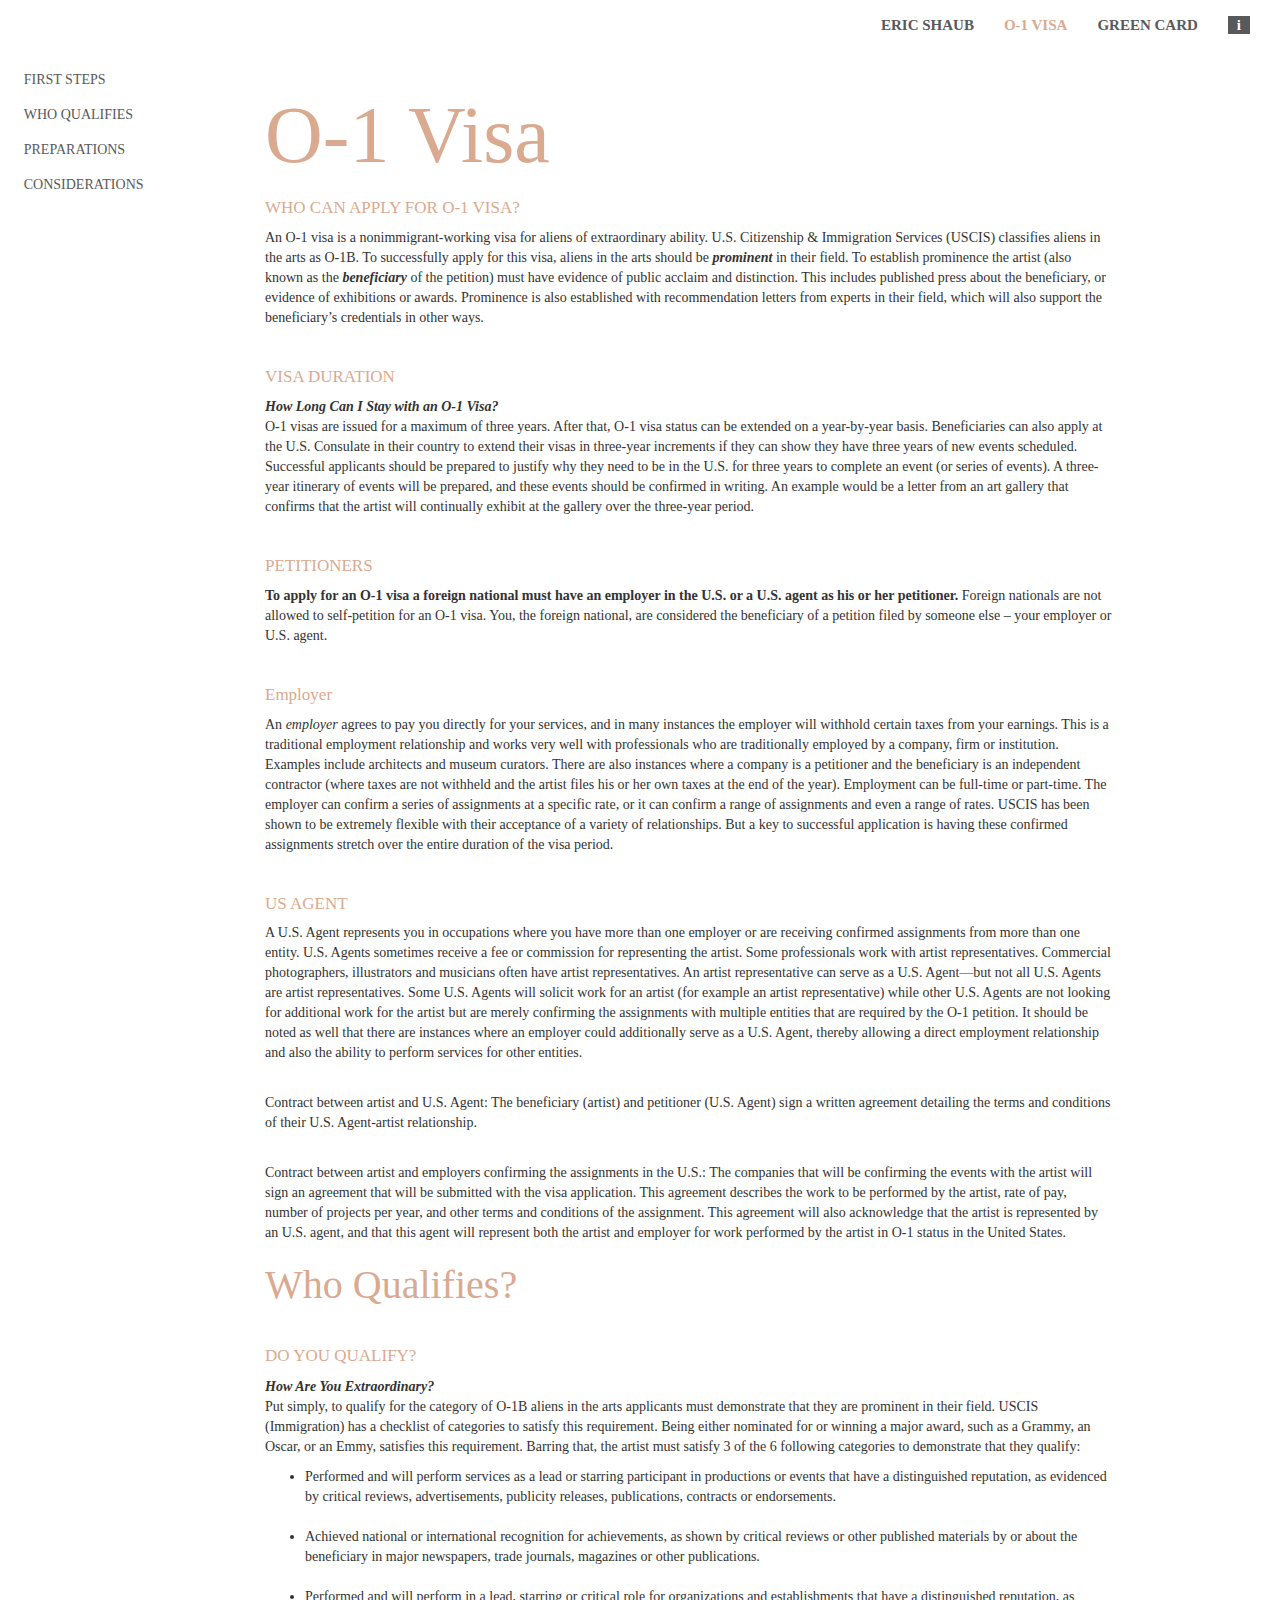
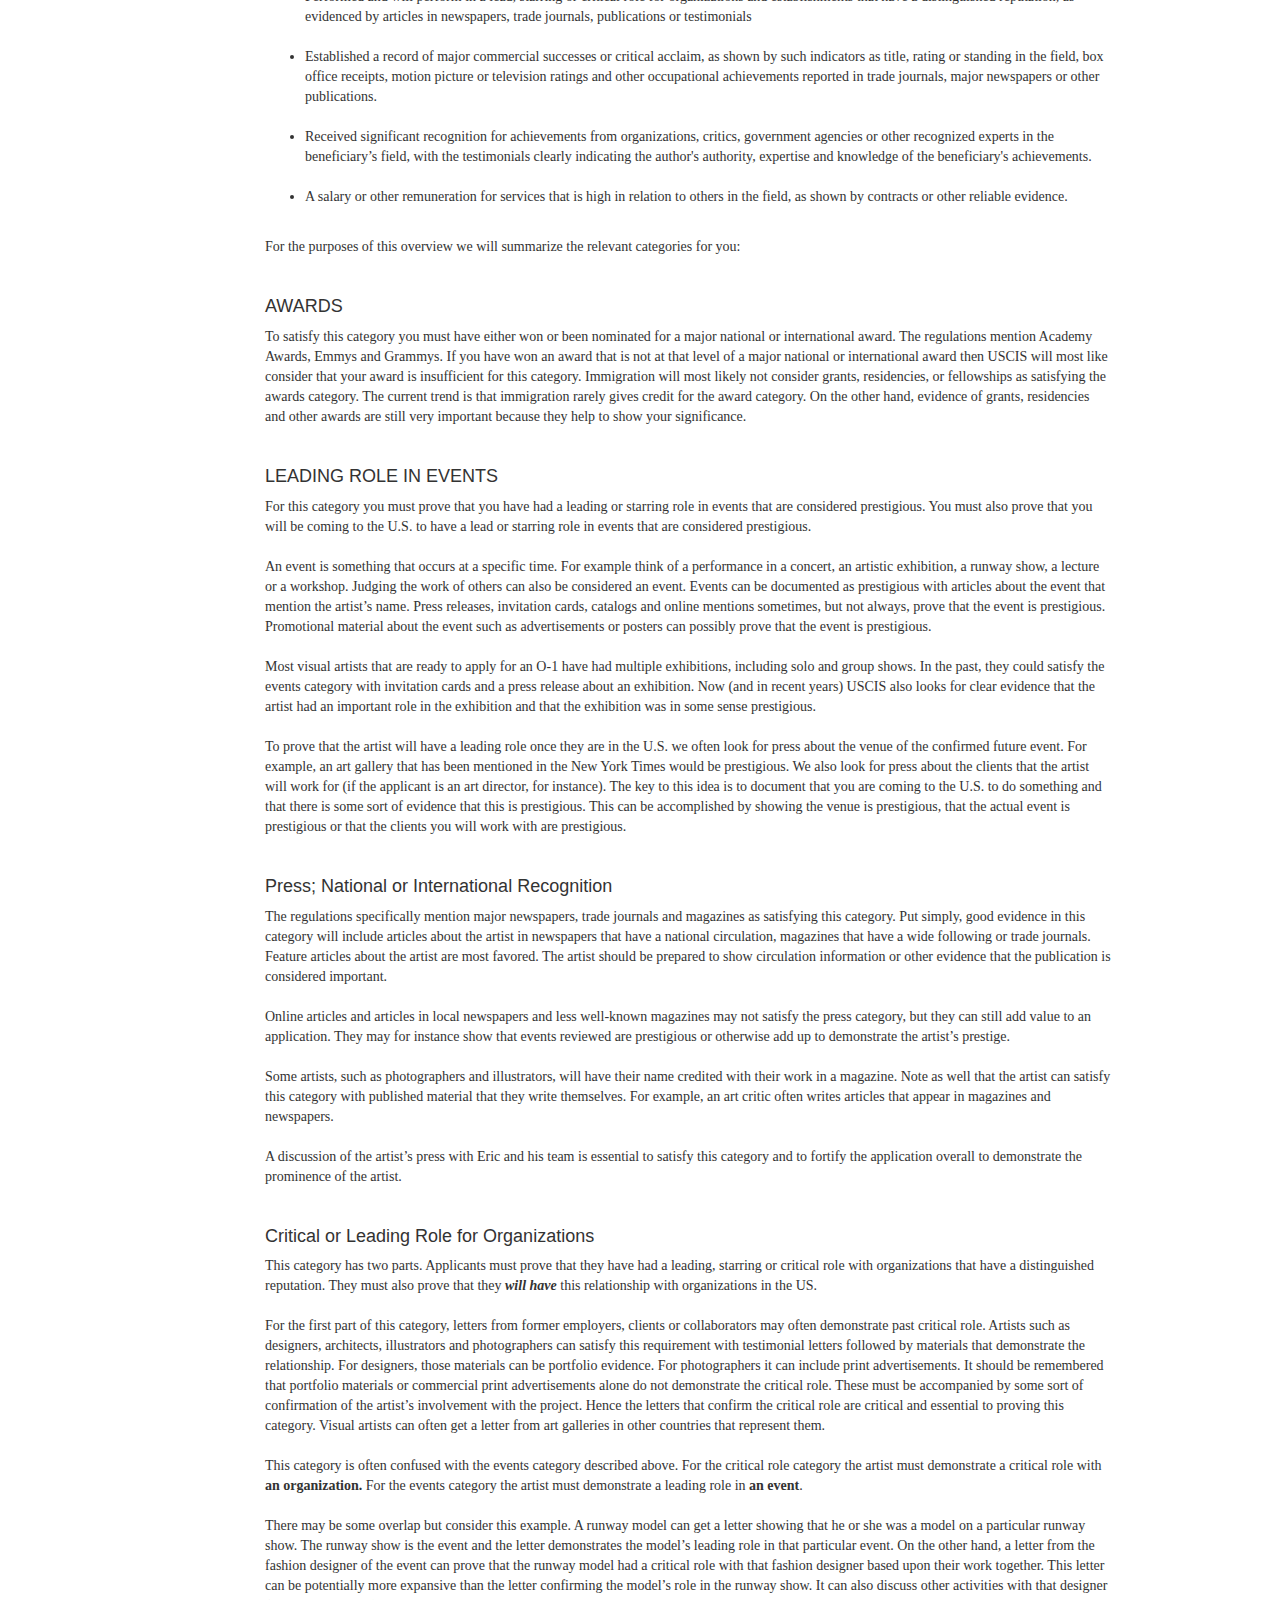
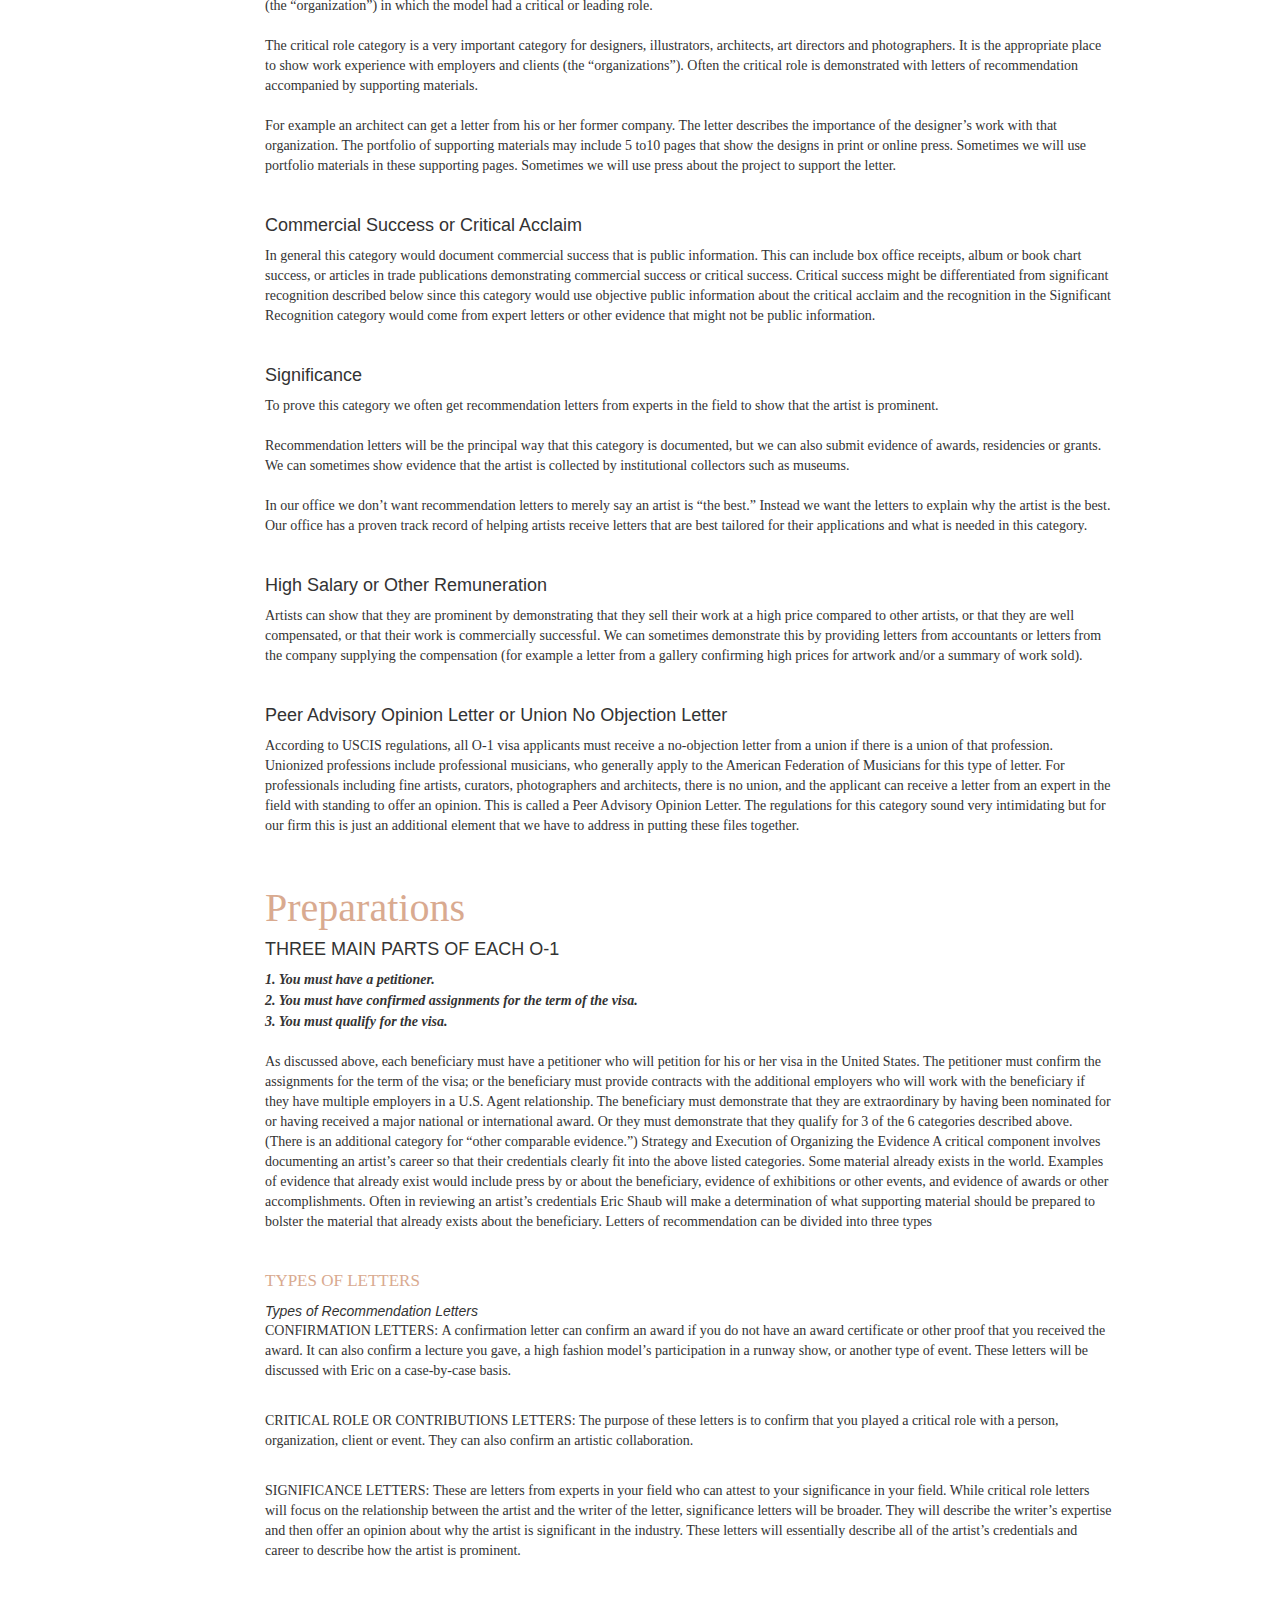
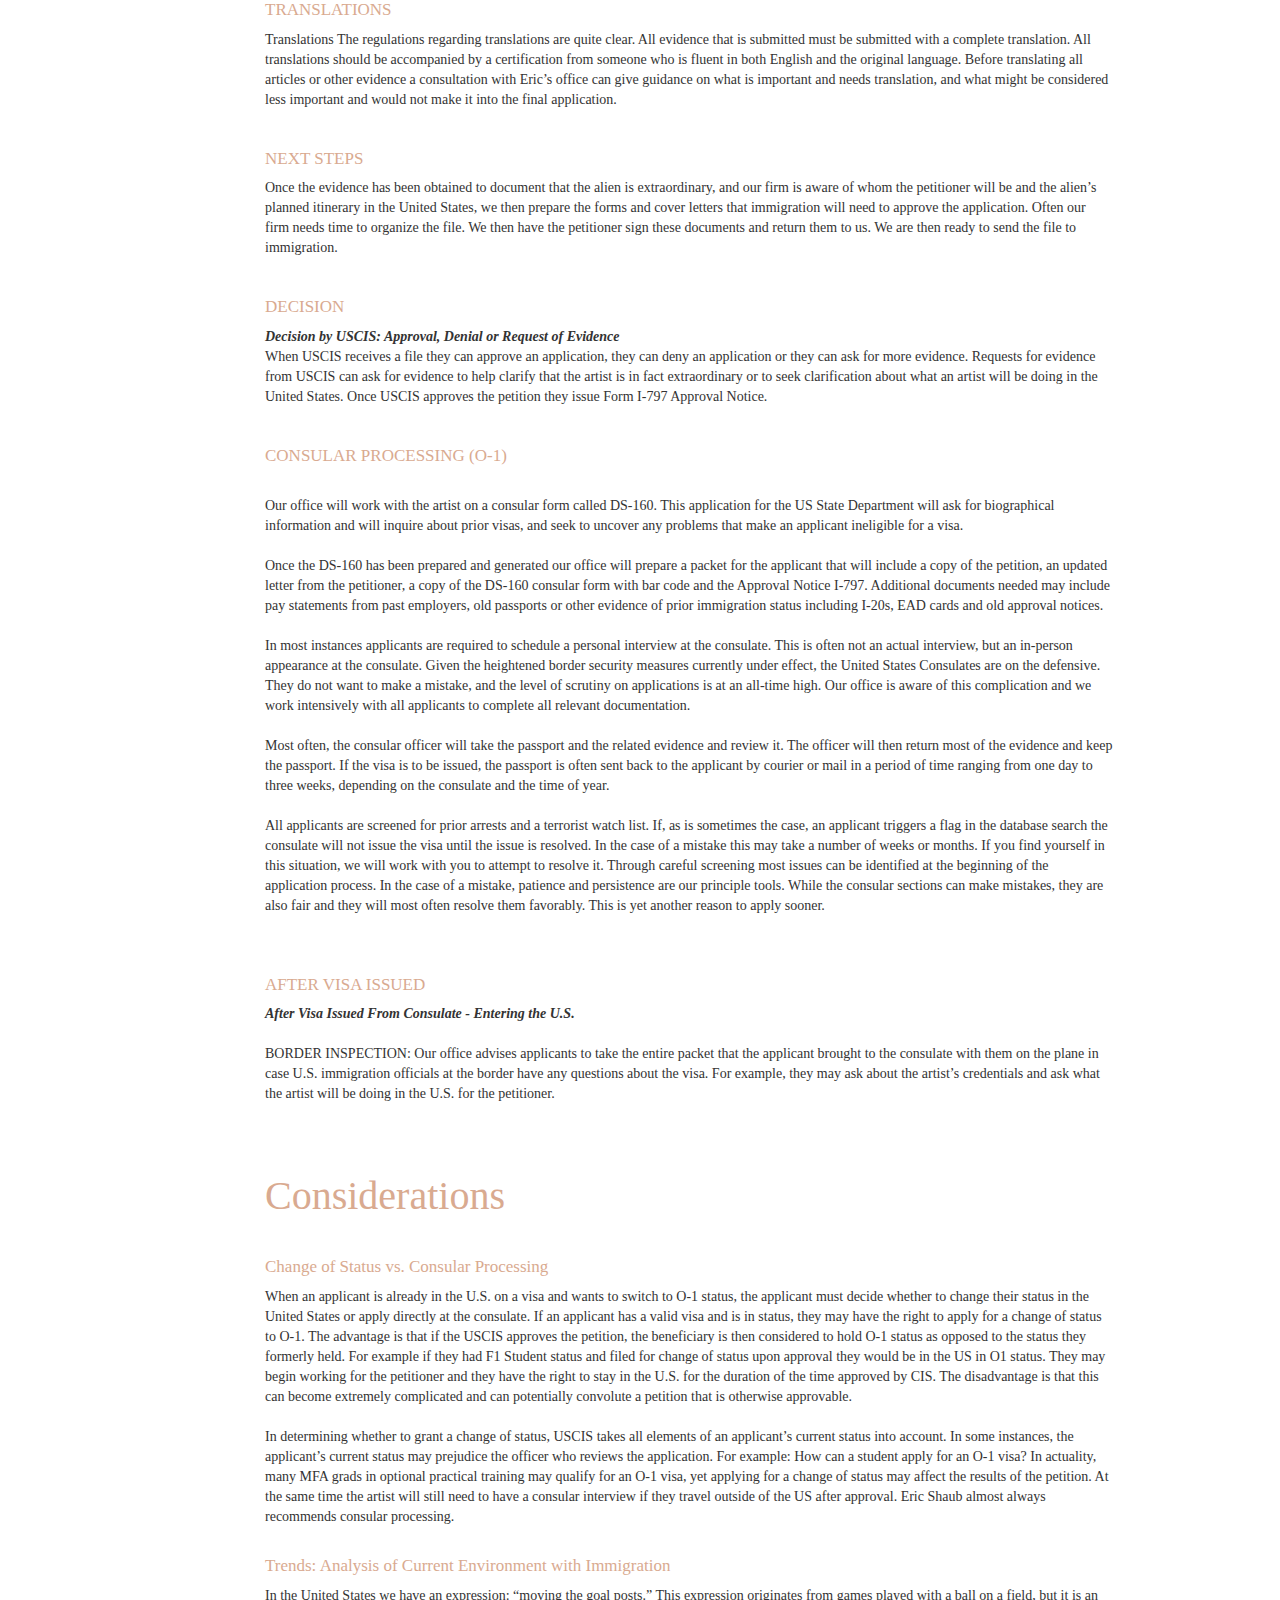
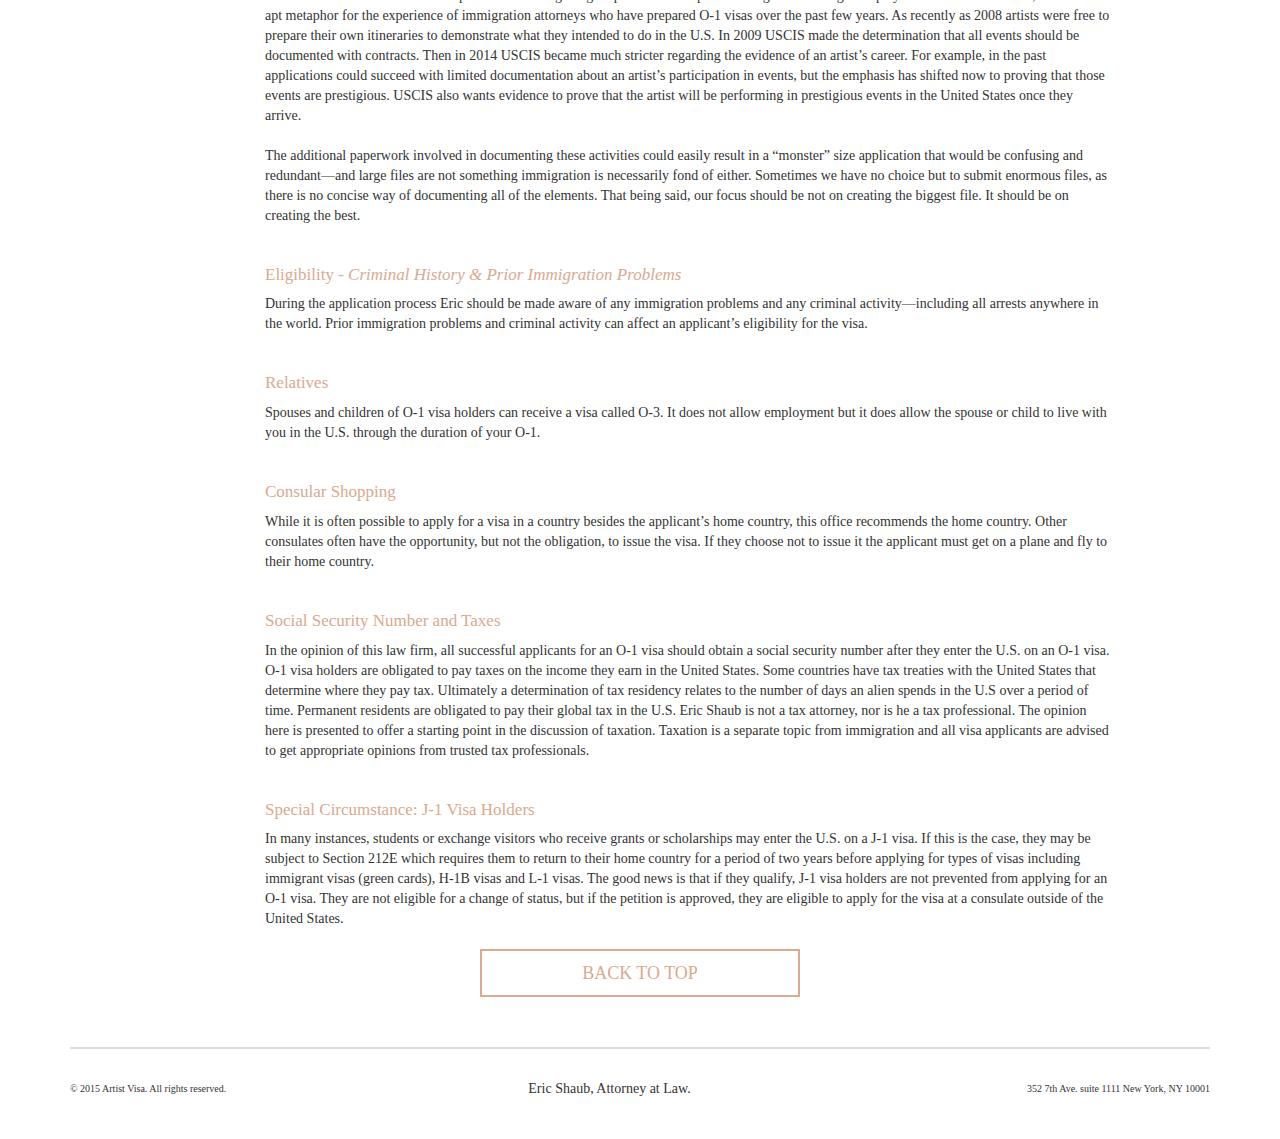
==== commit b1287aa6: "New changes to green card and dropdown" ====
--- a/0-1Visa.html
+++ b/0-1Visa.html
@@ -20,7 +20,7 @@
 	<script src="js/javascript.js"></script>	 
 </head>
 <body>
-	<nav class="navbar navbar-default">
+	<nav id="top" class="navbar navbar-default">
 	  <div class="container-fluid">
 	    <div class="navbar-header">
 	      <button type="button" class="navbar-toggle" data-toggle="collapse" data-target="#myNavbar">
@@ -66,6 +66,12 @@
 	                	<ul class="dropdown-menu">               	
 		                	<li><a href="0-1Visa.html#awards">Awards</a></li>
 		                	<li><a href="0-1Visa.html#leading">Leading Role in Events</a></li>
+		                	<li><a href="0-1Visa.html#press-rec">Press Recongnition</a></li>
+		                	<li><a href="0-1Visa.html#leading-role">Critical Role for Organizations</a></li>
+		                	<li><a href="0-1Visa.html#commercial">Commercial Success</a></li>
+		                	<li><a href="0-1Visa.html#significance">Significance</a></li>
+		                	<li><a href="0-1Visa.html#salary">High Salary</a></li>
+		                	<li><a href="0-1Visa.html#peer-advisory">Peer Advisory</a></li>
 	                	</ul>
 	                </li>
 	                <li class="divider"></li>
@@ -98,8 +104,8 @@
 	              		<a tabindex="-1" href="greenCard.html#card-overview">GREEN CARD OVERVIEW</a>
 	              		<ul class="dropdown-menu">
 	              			<li><a href="greenCard.html#i-40">I-40 Petition</a></li>
-	              			<li><a href="greenCard.html#standard">Standard of Extraordinary Ability</a></li>
-	                		<li><a href="greenCard.html#evidence">Evidence of Extraordinary Ability</a></li>
+	              			<!-- <li><a href="greenCard.html#standard">Standard of Extraordinary Ability</a></li>
+	                		<li><a href="greenCard.html#evidence">Evidence of Extraordinary Ability</a></li> -->
 	              		</ul>
 	              	</li> 
 	              	<li class="divider"></li>
@@ -158,7 +164,12 @@
 	              		<ul class="dropdown-menu">
 		                	<li><a href="0-1Visa.html#awards-m">Awards</a></li>
 		                	<li><a href="0-1Visa.html#leading-m">Leading Role in Events</a></li>
-		                	<!-- <li><a href="">Peer Advisory</a></li> -->
+		                	<li><a href="0-1Visa.html#press-rec-m">Press Recongnition</a></li>
+		                	<li><a href="0-1Visa.html#leading-role-m">Critical Role for Organizations</a></li>
+		                	<li><a href="0-1Visa.html#commercial-m">Commercial Success</a></li>
+		                	<li><a href="0-1Visa.html#significance-m">Significance</a></li>
+		                	<li><a href="0-1Visa.html#salary-m">High Salary</a></li>
+		                	<li><a href="0-1Visa.html#peer-advisory-m">Peer Advisory</a></li>
 	              		</ul>
 	              	</li>
 	              	<li class="divider"></li>
@@ -192,8 +203,8 @@
 	              		<ul class="dropdown-menu">
 	              			<li><a href="#"></a></li>
 	              			<li><a href="greenCard.html#i-40-m">I-40 Petition</a></li>
-	              			<li><a href="greenCard.html#standard-m">Standard of Extraordinary Ability</a></li>
-	                		<li><a href="greenCard.html#evidence-m">Evidence of Extraordinary Ability</a></li>
+	              			<!-- <li><a href="greenCard.html#standard-m">Standard of Extraordinary Ability</a></li>
+	                		<li><a href="greenCard.html#evidence-m">Evidence of Extraordinary Ability</a></li> -->
 	              		</ul>
 	              	</li> 
 	            	<li class="divider"></li>
@@ -235,7 +246,7 @@
 			</ul>
 		</div>
 	</div>
-	<div id="top" class="container">
+	<div class="container">
 		<div class="row">
 			<div class="col-md-offset-2 col-md-8 col-xs-12">
 				<h1 id="steps" class="textPeach">O-1 Visa</h1>
@@ -272,11 +283,11 @@
 				<br>
 				<h4 id="agent" class="textPeach">US AGENT<a href="index.html#blueChart"><img src="Icons/charticon-clay.png" alt="" class="charticon"></a></h4>
 				<p>
-				U.S. Agent A U.S. agent represents you in occupations where you have more than one employer or are receiving confirmed assignments from more than one entity. U.S. agents sometimes receive a fee or commission for representing the artist. Some professionals work with artist representatives. Commercial photographers, illustrators and musicians often have artist representatives. An artist representative can serve as a U.S. Agent—but not all U.S. agents are artist representatives. Some U.S. agents will solicit work for an artist (for example an artist representative) while other U.S. agents are not looking for additional work for the artist but are merely confirming the assignments with multiple entities that are required by the O-1 petition. It should be noted as well that there are instances where an employer could additionally serve as a U.S. agent, thereby allowing a direct employment relationship and also the ability to perform services for other entities.
-				</p>
-				<br>
-				<p>
-					Contract between artist and U.S. agent: The beneficiary (artist) and petitioner (U.S. agent) sign a written agreement detailing the terms and conditions of their U.S. agent-artist relationship.
+				A U.S. Agent represents you in occupations where you have more than one employer or are receiving confirmed assignments from more than one entity. U.S. Agents sometimes receive a fee or commission for representing the artist. Some professionals work with artist representatives. Commercial photographers, illustrators and musicians often have artist representatives. An artist representative can serve as a U.S. Agent—but not all U.S. Agents are artist representatives. Some U.S. Agents will solicit work for an artist (for example an artist representative) while other U.S. Agents are not looking for additional work for the artist but are merely confirming the assignments with multiple entities that are required by the O-1 petition. It should be noted as well that there are instances where an employer could additionally serve as a U.S. Agent, thereby allowing a direct employment relationship and also the ability to perform services for other entities.
+				</p>
+				<br>
+				<p>
+					Contract between artist and U.S. Agent: The beneficiary (artist) and petitioner (U.S. Agent) sign a written agreement detailing the terms and conditions of their U.S. Agent-artist relationship.
 				</p>
 				<br>
 				<p>
@@ -321,8 +332,69 @@
 					
 					To prove that the artist will have a leading role once they are in the U.S. we often look for press about the venue of the confirmed future event. For example, an art gallery that has been mentioned in the New York Times would be prestigious. We also look for press about the clients that the artist will work for (if the applicant is an art director, for instance). The key to this idea is to document that you are coming to the U.S. to do something and that there is some sort of evidence that this is prestigious. This can be accomplished by showing the venue is prestigious, that the actual event is prestigious or that the clients you will work with are prestigious.
 				</p>
+				<br>
+				<h4 id="press-rec" class="textBlack">Press; National or International Recognition</h4>
+				<p>
+					The regulations specifically mention major newspapers, trade journals and magazines as satisfying this category. Put simply, good evidence in this category will include articles about the artist in newspapers that have a national circulation, magazines that have a wide following or trade journals. Feature articles about the artist are most favored. The artist should be prepared to show circulation information or other evidence that the publication is considered important.  
+					<br>
+					<br>
+					Online articles and articles in local newspapers and less well-known magazines may not satisfy the press category, but they can still add value to an application. They may for instance show that events reviewed are prestigious or otherwise add up to demonstrate the artist’s prestige.
+					<br>
+					<br>
+					Some artists, such as photographers and illustrators, will have their name credited with their work in a magazine. Note as well that the artist can satisfy this category with published material that they write themselves. For example, an art critic often writes articles that appear in magazines and newspapers.
+					<br>
+					<br>
+					A discussion of the artist’s press with Eric and his team is essential to satisfy this category and to fortify the application overall to demonstrate the prominence of the artist.
+				</p>
+				<br>
+				<h4 id="leading-role" class="textBlack">Critical or Leading Role for Organizations</h4>
+				<p>
+					This category has two parts. Applicants must prove that they have had a leading, starring or critical role with organizations that have a distinguished reputation. They must also prove that they <i><b>will have</b></i> this relationship with organizations in the US. 
+					<br>
+					<br>
+					For the first part of this category, letters from former employers, clients or collaborators may often demonstrate past critical role. Artists such as designers, architects, illustrators and photographers can satisfy this requirement with testimonial letters followed by materials that demonstrate the relationship. For designers, those materials can be portfolio evidence. For photographers it can include print advertisements. It should be remembered that portfolio materials or commercial print advertisements alone do not demonstrate the critical role. These must be accompanied by some sort of confirmation of the artist’s involvement with the project. Hence the letters that confirm the critical role are critical and essential to proving this category. Visual artists can often get a letter from art galleries in other countries that represent them.
+					<br>
+					<br>
+					This category is often confused with the events category described above. For the critical role category the artist must demonstrate a critical role with <b>an organization.</b> For the events category the artist must demonstrate a leading role in <b>an event</b>. 
+					<br>
+					<br>
+					There may be some overlap but consider this example. A runway model can get a letter showing that he or she was a model on a particular runway show. The runway show is the event and the letter demonstrates the model’s leading role in that particular event. On the other hand, a letter from the fashion designer of the event can prove that the runway model had a critical role with that fashion designer based upon their work together. This letter can be potentially more expansive than the letter confirming the model’s role in the runway show. It can also discuss other activities with that designer (the “organization”) in which the model had a critical or leading role.
+					<br>
+					<br>
+					The critical role category is a very important category for designers, illustrators, architects, art directors and photographers. It is the appropriate place to show work experience with employers and clients (the “organizations”). Often the critical role is demonstrated with letters of recommendation accompanied by supporting materials. 
+					<br>
+					<br>
+					For example an architect can get a letter from his or her former company. The letter describes the importance of the designer’s work with that organization. The portfolio of supporting materials may include 5 to10 pages that show the designs in print or online press. Sometimes we will use portfolio materials in these supporting pages. Sometimes we will use press about the project to support the letter. 
+				</p>
+				<br>
+				<h4 id="commercial" class="textBlack">Commercial Success or Critical Acclaim</h4>
+				<p>
+					In general this category would document commercial success that is public information. This can include box office receipts, album or book chart success, or articles in trade publications demonstrating commercial success or critical success.  Critical success might be differentiated from significant recognition described below since this category would use objective public information about the critical acclaim and the recognition in the Significant Recognition category would come from expert letters or other evidence that might not be public information.
+				</p>
+				<br>
+				<h4 id="significance" class="textBlack">Significance</h4>
+				<p>
+					To prove this category we often get recommendation letters from experts in the field to show that the artist is prominent. 
+					<br>
+					<br>
+					Recommendation letters will be the principal way that this category is documented, but we can also submit evidence of awards, residencies or grants. We can sometimes show evidence that the artist is collected by institutional collectors such as museums.
+					<br>
+					<br>
+					In our office we don’t want recommendation letters to merely say an artist is “the best.” Instead we want the letters to explain why the artist is the best. Our office has a proven track record of helping artists receive letters that are best tailored for their applications and what is needed in this category.
+				</p>
+				<br>
+				<h4 id="salary" class="textBlack">High Salary or Other Remuneration</h4>
+				<p>
+					Artists can show that they are prominent by demonstrating that they sell their work at a high price compared to other artists, or that they are well compensated, or that their work is commercially successful. We can sometimes demonstrate this by providing letters from accountants or letters from the company supplying the compensation (for example a letter from a gallery confirming high prices for artwork and/or a summary of work sold).
+				</p>
+				<br>
+				<h4 id="peer-advisory" class="textBlack">Peer Advisory Opinion Letter or Union No Objection Letter</h4>
+				<p>
+					According to USCIS regulations, all O-1 visa applicants must receive a no-objection letter from a union if there is a union of that profession. Unionized professions include professional musicians, who generally apply to the American Federation of Musicians for this type of letter. For professionals including fine artists, curators, photographers and architects, there is no union, and the applicant can receive a letter from an expert in the field with standing to offer an opinion. This is called a Peer Advisory Opinion Letter.  The regulations for this category sound very intimidating but for our firm this is just an additional element that we have to address in putting these files together.
+				</p>
+				<br>
 				<h2 id="preparation" class="textPeach">Preparations</h2>
-				<h4 class="textPeach">THREE MAIN PARTS OF EACH O-1</h4>
+				<h4 class="textBlack">THREE MAIN PARTS OF EACH O-1</h4>
 				<i><b>1. You must have a petitioner.</b></i>
 				<br>
 				<i><b>2. You must have confirmed assignments for the term of the visa.</b></i>
@@ -359,7 +431,7 @@
 			
 				<h4 id="next" class="textPeach">NEXT STEPS <a href="index.html#peachChart"><img src="Icons/charticon-clay.png" alt="" class="charticon"></a></h4>
 				<p>
-					Next Steps Once the evidence has been obtained to document that the alien is extraordinary, and our firm is aware of whom the petitioner will be and the alien’s planned itinerary in the United States, we then prepare the forms and cover letters that immigration will need to approve the application. Often our firm needs time to organize the file. We then have the petitioner sign these documents and return them to us. We are then ready to send the file to immigration.
+					Once the evidence has been obtained to document that the alien is extraordinary, and our firm is aware of whom the petitioner will be and the alien’s planned itinerary in the United States, we then prepare the forms and cover letters that immigration will need to approve the application. Often our firm needs time to organize the file. We then have the petitioner sign these documents and return them to us. We are then ready to send the file to immigration.
 
 				</p>
 				<br>
@@ -376,7 +448,7 @@
 				<h4 id="processing" class="textPeach">CONSULAR PROCESSING (O-1)</h4>
 				<br>
 				<p>
-					Consular Processing Our office will work with the artist on a consular form called DS-160. This application for the US State Department will ask for biographical information and will inquire about prior visas, and seek to uncover any problems that make an applicant ineligible for a visa. <br><br>
+					Our office will work with the artist on a consular form called DS-160. This application for the US State Department will ask for biographical information and will inquire about prior visas, and seek to uncover any problems that make an applicant ineligible for a visa. <br><br>
 					Once the DS-160 has been prepared and generated our office will prepare a packet for the applicant that will include a copy of the petition, an updated letter from the petitioner, a copy of the DS-160 consular form with bar code and the Approval Notice I-797. Additional documents needed may include pay statements from past employers, old passports or other evidence of prior immigration status including I-20s, EAD cards and old approval notices. <br><br>
 					In most instances applicants are required to schedule a personal interview at the consulate. This is often not an actual interview, but an in-person appearance at the consulate. Given the heightened border security measures currently under effect, the United States Consulates are on the defensive. They do not want to make a mistake, and the level of scrutiny on applications is at an all-time high. Our office is aware of this complication and we work intensively with all applicants to complete all relevant documentation. <br><br>
 					Most often, the consular officer will take the passport and the related evidence and review it. The officer will then return most of the evidence and keep the passport. If the visa is to be issued, the passport is often sent back to the applicant by courier or mail in a period of time ranging from one day to three weeks, depending on the consulate and the time of year. <br><br>
@@ -394,14 +466,14 @@
 				<br>
 				<h4 id="change" class="textPeach">Change of Status vs. Consular Processing</h4>
 				<p>
-					When an applicant is already in the U.S. on a visa and wants to switch to O-1 status, the applicant must decide whether to change their status in the United States or apply directly at the consulate. If an applicant has a valid visa and is in status, they may have the right to apply for a change of status to O-1. The advantage is that if the USCIS approves the petition, the beneficiary is then considered to hold O-1 status as opposed to the status they formerly held. For example if they had F1 Student status and filed for change of status upon approval they would bin the US in O1 status. They may begin working for the petitioner and they have the right to stay in the U.S. for the duration of the time approved by CIS. The disadvantage is that this can become extremely complicated and can potentially convolute a petition that is otherwise approvable.
+					When an applicant is already in the U.S. on a visa and wants to switch to O-1 status, the applicant must decide whether to change their status in the United States or apply directly at the consulate. If an applicant has a valid visa and is in status, they may have the right to apply for a change of status to O-1. The advantage is that if the USCIS approves the petition, the beneficiary is then considered to hold O-1 status as opposed to the status they formerly held. For example if they had F1 Student status and filed for change of status upon approval they would be in the US in O1 status. They may begin working for the petitioner and they have the right to stay in the U.S. for the duration of the time approved by CIS. The disadvantage is that this can become extremely complicated and can potentially convolute a petition that is otherwise approvable.
 					<br><br>
 					In determining whether to grant a change of status, USCIS takes all elements of an applicant’s current status into account. In some instances, the applicant’s current status may prejudice the officer who reviews the application. For example: How can a student apply for an O-1 visa? In actuality, many MFA grads in optional practical training may qualify for an O-1 visa, yet applying for a change of status may affect the results of the petition. At the same time the artist will still need to have a consular interview if they travel outside of the US after approval. Eric Shaub almost always recommends consular processing.
 					<br><br>
 				</p>
 				<h4 id="trends" class="textPeach">Trends: Analysis of Current Environment with Immigration</h4>
 				<p>
-					In the United States we have an expression: “moving the goal posts.” This expression originates from games played with a ball on a field, but it is an apt metaphor for the experience of immigration attorneys who prepare O-1 visas over the past few years. As recently as 2008 artists were free to prepare their own itineraries to demonstrate what they intended to do in the U.S. In 2009 USCIS made the determination that all events should be documented with contracts. Then in 2014 USCIS became much stricter regarding the evidence of an artist’s career. For example, in the past applications could succeed with limited documentation about an artist’s participation in events, but the emphasis has shifted now to proving that those events are prestigious. USCIS also wants evidence to prove that the artist will be performing in prestigious events in the United States once they arrive.
+					In the United States we have an expression: “moving the goal posts.” This expression originates from games played with a ball on a field, but it is an apt metaphor for the experience of immigration attorneys who have prepared O-1 visas over the past few years. As recently as 2008 artists were free to prepare their own itineraries to demonstrate what they intended to do in the U.S. In 2009 USCIS made the determination that all events should be documented with contracts. Then in 2014 USCIS became much stricter regarding the evidence of an artist’s career. For example, in the past applications could succeed with limited documentation about an artist’s participation in events, but the emphasis has shifted now to proving that those events are prestigious. USCIS also wants evidence to prove that the artist will be performing in prestigious events in the United States once they arrive.
 					<br><br>
 					The additional paperwork involved in documenting these activities could easily result in a “monster” size application that would be confusing and redundant—and large files are not something immigration is necessarily fond of either. Sometimes we have no choice but to submit enormous files, as there is no concise way of documenting all of the elements. That being said, our focus should be not on creating the biggest file. It should be on creating the best.
 				</p>
@@ -428,7 +500,7 @@
 				<br>
 				<h4 id="j-1" class="textPeach">Special Circumstance: J-1 Visa Holders</h4>
 				<p>
-					In many instances, students or exchange visitors who receive grants or scholarships may enter the U.S. on a J-1 visa. If this is the case, they may be subject to Section 212E which requires them to return to home country for a period of two years before applying for types of visas including immigrant visas (green cards), H-1B visas and L-1 visas. The good news is that if they qualify, J-1 visa holders are not prevented from applying for an O-1 visa. They are not eligible for a change of status, but if the petition is approved, they are eligible to apply for the visa at a consulate outside of the United States.
+					In many instances, students or exchange visitors who receive grants or scholarships may enter the U.S. on a J-1 visa. If this is the case, they may be subject to Section 212E which requires them to return to their home country for a period of two years before applying for types of visas including immigrant visas (green cards), H-1B visas and L-1 visas. The good news is that if they qualify, J-1 visa holders are not prevented from applying for an O-1 visa. They are not eligible for a change of status, but if the petition is approved, they are eligible to apply for the visa at a consulate outside of the United States.
 				</p>
 
 			</div>
@@ -483,11 +555,11 @@
 								<br>
 								<h4 id="agent-m" class="textPeach">US AGENT <a href="index.html#blueChart-m"><img src="Icons/charticon-clay.png" alt="" class="charticon"></a></h4>
 								<p>
-								U.S. Agent A U.S. agent represents you in occupations where you have more than one employer or are receiving confirmed assignments from more than one entity. U.S. agents sometimes receive a fee or commission for representing the artist. Some professionals work with artist representatives. Commercial photographers, illustrators and musicians often have artist representatives. An artist representative can serve as a U.S. Agent—but not all U.S. agents are artist representatives. Some U.S. agents will solicit work for an artist (for example an artist representative) while other U.S. agents are not looking for additional work for the artist but are merely confirming the assignments with multiple entities that are required by the O-1 petition. It should be noted as well that there are instances where an employer could additionally serve as a U.S. agent, thereby allowing a direct employment relationship and also the ability to perform services for other entities.
-								</p>
-								<br>
-								<p>
-									Contract between artist and U.S. agent: The beneficiary (artist) and petitioner (U.S. agent) sign a written agreement detailing the terms and conditions of their U.S. agent-artist relationship.
+								A U.S. Agent represents you in occupations where you have more than one employer or are receiving confirmed assignments from more than one entity. U.S. Agents sometimes receive a fee or commission for representing the artist. Some professionals work with artist representatives. Commercial photographers, illustrators and musicians often have artist representatives. An artist representative can serve as a U.S. Agent—but not all U.S. Agents are artist representatives. Some U.S. Agents will solicit work for an artist (for example an artist representative) while other U.S. Agents are not looking for additional work for the artist but are merely confirming the assignments with multiple entities that are required by the O-1 petition. It should be noted as well that there are instances where an employer could additionally serve as a U.S. Agent, thereby allowing a direct employment relationship and also the ability to perform services for other entities.
+								</p>
+								<br>
+								<p>
+									Contract between artist and U.S. Agent: The beneficiary (artist) and petitioner (U.S. Agent) sign a written agreement detailing the terms and conditions of their U.S. Agent-artist relationship.
 								</p>
 								<br>
 								<p>
@@ -547,6 +619,66 @@
 									
 									To prove that the artist will have a leading role once they are in the U.S. we often look for press about the venue of the confirmed future event. For example, an art gallery that has been mentioned in the New York Times would be prestigious. We also look for press about the clients that the artist will work for (if the applicant is an art director, for instance). The key to this idea is to document that you are coming to the U.S. to do something and that there is some sort of evidence that this is prestigious. This can be accomplished by showing the venue is prestigious, that the actual event is prestigious or that the clients you will work with are prestigious.
 								</p>
+								<br>
+								<h4 id="press-rec-m" class="textBlack">Press; National or International Recognition</h4>
+								<p>
+									The regulations specifically mention major newspapers, trade journals and magazines as satisfying this category. Put simply, good evidence in this category will include articles about the artist in newspapers that have a national circulation, magazines that have a wide following or trade journals. Feature articles about the artist are most favored. The artist should be prepared to show circulation information or other evidence that the publication is considered important.  
+									<br>
+									<br>
+									Online articles and articles in local newspapers and less well-known magazines may not satisfy the press category, but they can still add value to an application. They may for instance show that events reviewed are prestigious or otherwise add up to demonstrate the artist’s prestige.
+									<br>
+									<br>
+									Some artists, such as photographers and illustrators, will have their name credited with their work in a magazine. Note as well that the artist can satisfy this category with published material that they write themselves. For example, an art critic often writes articles that appear in magazines and newspapers.
+									<br>
+									<br>
+									A discussion of the artist’s press with Eric and his team is essential to satisfy this category and to fortify the application overall to demonstrate the prominence of the artist.
+								</p>
+								<br>
+								<h4 id="leading-role-m" class="textBlack">Critical or Leading Role for Organizations</h4>
+								<p>
+									This category has two parts. Applicants must prove that they have had a leading, starring or critical role with organizations that have a distinguished reputation. They must also prove that they <i><b>will have</b></i> this relationship with organizations in the US. 
+									<br>
+									<br>
+									For the first part of this category, letters from former employers, clients or collaborators may often demonstrate past critical role. Artists such as designers, architects, illustrators and photographers can satisfy this requirement with testimonial letters followed by materials that demonstrate the relationship. For designers, those materials can be portfolio evidence. For photographers it can include print advertisements. It should be remembered that portfolio materials or commercial print advertisements alone do not demonstrate the critical role. These must be accompanied by some sort of confirmation of the artist’s involvement with the project. Hence the letters that confirm the critical role are critical and essential to proving this category. Visual artists can often get a letter from art galleries in other countries that represent them.
+									<br>
+									<br>
+									This category is often confused with the events category described above. For the critical role category the artist must demonstrate a critical role with <b>an organization.</b> For the events category the artist must demonstrate a leading role in <b>an event</b>. 
+									<br>
+									<br>
+									There may be some overlap but consider this example. A runway model can get a letter showing that he or she was a model on a particular runway show. The runway show is the event and the letter demonstrates the model’s leading role in that particular event. On the other hand, a letter from the fashion designer of the event can prove that the runway model had a critical role with that fashion designer based upon their work together. This letter can be potentially more expansive than the letter confirming the model’s role in the runway show. It can also discuss other activities with that designer (the “organization”) in which the model had a critical or leading role.
+									<br>
+									<br>
+									The critical role category is a very important category for designers, illustrators, architects, art directors and photographers. It is the appropriate place to show work experience with employers and clients (the “organizations”). Often the critical role is demonstrated with letters of recommendation accompanied by supporting materials. 
+									<br>
+									<br>
+									For example an architect can get a letter from his or her former company. The letter describes the importance of the designer’s work with that organization. The portfolio of supporting materials may include 5 to10 pages that show the designs in print or online press. Sometimes we will use portfolio materials in these supporting pages. Sometimes we will use press about the project to support the letter. 
+								</p>
+								<br>
+								<h4 id="commercial-m" class="textBlack">Commercial Success or Critical Acclaim</h4>
+								<p>
+									In general this category would document commercial success that is public information. This can include box office receipts, album or book chart success, or articles in trade publications demonstrating commercial success or critical success.  Critical success might be differentiated from significant recognition described below since this category would use objective public information about the critical acclaim and the recognition in the Significant Recognition category would come from expert letters or other evidence that might not be public information.
+								</p>
+								<br>
+								<h4 id="significance-m" class="textBlack">Significance</h4>
+								<p>
+									To prove this category we often get recommendation letters from experts in the field to show that the artist is prominent. 
+									<br>
+									<br>
+									Recommendation letters will be the principal way that this category is documented, but we can also submit evidence of awards, residencies or grants. We can sometimes show evidence that the artist is collected by institutional collectors such as museums.
+									<br>
+									<br>
+									In our office we don’t want recommendation letters to merely say an artist is “the best.” Instead we want the letters to explain why the artist is the best. Our office has a proven track record of helping artists receive letters that are best tailored for their applications and what is needed in this category.
+								</p>
+								<br>
+								<h4 id="salary-m" class="textBlack">High Salary or Other Remuneration</h4>
+								<p>
+									Artists can show that they are prominent by demonstrating that they sell their work at a high price compared to other artists, or that they are well compensated, or that their work is commercially successful. We can sometimes demonstrate this by providing letters from accountants or letters from the company supplying the compensation (for example a letter from a gallery confirming high prices for artwork and/or a summary of work sold).
+								</p>
+								<br>
+								<h4 id="peer-advisory-m" class="textBlack">Peer Advisory Opinion Letter or Union No Objection Letter</h4>
+								<p>
+									According to USCIS regulations, all O-1 visa applicants must receive a no-objection letter from a union if there is a union of that profession. Unionized professions include professional musicians, who generally apply to the American Federation of Musicians for this type of letter. For professionals including fine artists, curators, photographers and architects, there is no union, and the applicant can receive a letter from an expert in the field with standing to offer an opinion. This is called a Peer Advisory Opinion Letter.  The regulations for this category sound very intimidating but for our firm this is just an additional element that we have to address in putting these files together.
+								</p>
 							</div>
 				      	</div>
 			    	</div>
@@ -564,7 +696,7 @@
 			    	<div id="collapseThree" class="panel-collapse collapse" role="tabpanel" aria-labelledby="headingThree">
 				    	<div class="panel-body">
 				    		<div class="container">
-								<h4 id="preparation-m" class="textPeach">THREE MAIN PARTS OF EACH O-1</h4>
+								<h4 id="preparation-m" class="textBlack">THREE MAIN PARTS OF EACH O-1</h4>
 								<i><b>1. You must have a petitioner.</b></i>
 								<br>
 								<i><b>2. You must have confirmed assignments for the term of the visa.</b></i>
@@ -601,7 +733,7 @@
 			
 								<h4 id="next-m" class="textPeach">NEXT STEPS <a href="index.html#peachChart-m"><img src="Icons/charticon-clay.png" alt="" class="charticon"></a></h4>
 								<p>
-									Next Steps Once the evidence has been obtained to document that the alien is extraordinary, and our firm is aware of whom the petitioner will be and the alien’s planned itinerary in the United States, we then prepare the forms and cover letters that immigration will need to approve the application. Often our firm needs time to organize the file. We then have the petitioner sign these documents and return them to us. We are then ready to send the file to immigration.
+									Once the evidence has been obtained to document that the alien is extraordinary, and our firm is aware of whom the petitioner will be and the alien’s planned itinerary in the United States, we then prepare the forms and cover letters that immigration will need to approve the application. Often our firm needs time to organize the file. We then have the petitioner sign these documents and return them to us. We are then ready to send the file to immigration.
 
 								</p>
 								<br>
@@ -618,7 +750,7 @@
 								<h4 id="processing-m" class="textPeach">CONSULAR PROCESSING (O-1)</h4>
 								<br>
 								<p>
-									Consular Processing Our office will work with the artist on a consular form called DS-160. This application for the US State Department will ask for biographical information and will inquire about prior visas, and seek to uncover any problems that make an applicant ineligible for a visa. <br><br>
+									Our office will work with the artist on a consular form called DS-160. This application for the US State Department will ask for biographical information and will inquire about prior visas, and seek to uncover any problems that make an applicant ineligible for a visa. <br><br>
 									Once the DS-160 has been prepared and generated our office will prepare a packet for the applicant that will include a copy of the petition, an updated letter from the petitioner, a copy of the DS-160 consular form with bar code and the Approval Notice I-797. Additional documents needed may include pay statements from past employers, old passports or other evidence of prior immigration status including I-20s, EAD cards and old approval notices. <br><br>
 									In most instances applicants are required to schedule a personal interview at the consulate. This is often not an actual interview, but an in-person appearance at the consulate. Given the heightened border security measures currently under effect, the United States Consulates are on the defensive. They do not want to make a mistake, and the level of scrutiny on applications is at an all-time high. Our office is aware of this complication and we work intensively with all applicants to complete all relevant documentation. <br><br>
 									Most often, the consular officer will take the passport and the related evidence and review it. The officer will then return most of the evidence and keep the passport. If the visa is to be issued, the passport is often sent back to the applicant by courier or mail in a period of time ranging from one day to three weeks, depending on the consulate and the time of year. <br><br>
@@ -649,14 +781,14 @@
 				    		<div class="container">
 				    			<h4 id="change-m" class="textPeach">Change of Status vs. Consular Processing</h4>
 								<p>
-									When an applicant is already in the U.S. on a visa and wants to switch to O-1 status, the applicant must decide whether to change their status in the United States or apply directly at the consulate. If an applicant has a valid visa and is in status, they may have the right to apply for a change of status to O-1. The advantage is that if the USCIS approves the petition, the beneficiary is then considered to hold O-1 status as opposed to the status they formerly held. For example if they had F1 Student status and filed for change of status upon approval they would bin the US in O1 status. They may begin working for the petitioner and they have the right to stay in the U.S. for the duration of the time approved by CIS. The disadvantage is that this can become extremely complicated and can potentially convolute a petition that is otherwise approvable.
+									When an applicant is already in the U.S. on a visa and wants to switch to O-1 status, the applicant must decide whether to change their status in the United States or apply directly at the consulate. If an applicant has a valid visa and is in status, they may have the right to apply for a change of status to O-1. The advantage is that if the USCIS approves the petition, the beneficiary is then considered to hold O-1 status as opposed to the status they formerly held. For example if they had F1 Student status and filed for change of status upon approval they would be in the US in O1 status. They may begin working for the petitioner and they have the right to stay in the U.S. for the duration of the time approved by CIS. The disadvantage is that this can become extremely complicated and can potentially convolute a petition that is otherwise approvable.
 									<br><br>
 									In determining whether to grant a change of status, USCIS takes all elements of an applicant’s current status into account. In some instances, the applicant’s current status may prejudice the officer who reviews the application. For example: How can a student apply for an O-1 visa? In actuality, many MFA grads in optional practical training may qualify for an O-1 visa, yet applying for a change of status may affect the results of the petition. At the same time the artist will still need to have a consular interview if they travel outside of the US after approval. Eric Shaub almost always recommends consular processing.
 									<br><br>
 								</p>
 								<h4 id="trends-m" class="textPeach">Trends: Analysis of Current Environment with Immigration</h4>
 								<p>
-									In the United States we have an expression: “moving the goal posts.” This expression originates from games played with a ball on a field, but it is an apt metaphor for the experience of immigration attorneys who prepare O-1 visas over the past few years. As recently as 2008 artists were free to prepare their own itineraries to demonstrate what they intended to do in the U.S. In 2009 USCIS made the determination that all events should be documented with contracts. Then in 2014 USCIS became much stricter regarding the evidence of an artist’s career. For example, in the past applications could succeed with limited documentation about an artist’s participation in events, but the emphasis has shifted now to proving that those events are prestigious. USCIS also wants evidence to prove that the artist will be performing in prestigious events in the United States once they arrive.
+									In the United States we have an expression: “moving the goal posts.” This expression originates from games played with a ball on a field, but it is an apt metaphor for the experience of immigration attorneys who have prepared O-1 visas over the past few years. As recently as 2008 artists were free to prepare their own itineraries to demonstrate what they intended to do in the U.S. In 2009 USCIS made the determination that all events should be documented with contracts. Then in 2014 USCIS became much stricter regarding the evidence of an artist’s career. For example, in the past applications could succeed with limited documentation about an artist’s participation in events, but the emphasis has shifted now to proving that those events are prestigious. USCIS also wants evidence to prove that the artist will be performing in prestigious events in the United States once they arrive.
 									<br><br>
 									The additional paperwork involved in documenting these activities could easily result in a “monster” size application that would be confusing and redundant—and large files are not something immigration is necessarily fond of either. Sometimes we have no choice but to submit enormous files, as there is no concise way of documenting all of the elements. That being said, our focus should be not on creating the biggest file. It should be on creating the best.
 								</p>
@@ -683,7 +815,7 @@
 								<br>
 								<h4 id="j-1-m" class="textPeach">Special Circumstance: J-1 Visa Holders</h4>
 								<p>
-									In many instances, students or exchange visitors who receive grants or scholarships may enter the U.S. on a J-1 visa. If this is the case, they may be subject to Section 212E which requires them to return to home country for a period of two years before applying for types of visas including immigrant visas (green cards), H-1B visas and L-1 visas. The good news is that if they qualify, J-1 visa holders are not prevented from applying for an O-1 visa. They are not eligible for a change of status, but if the petition is approved, they are eligible to apply for the visa at a consulate outside of the United States.
+									In many instances, students or exchange visitors who receive grants or scholarships may enter the U.S. on a J-1 visa. If this is the case, they may be subject to Section 212E which requires them to return to their home country for a period of two years before applying for types of visas including immigrant visas (green cards), H-1B visas and L-1 visas. The good news is that if they qualify, J-1 visa holders are not prevented from applying for an O-1 visa. They are not eligible for a change of status, but if the petition is approved, they are eligible to apply for the visa at a consulate outside of the United States.
 								</p>
 							</div>
 				      	</div>
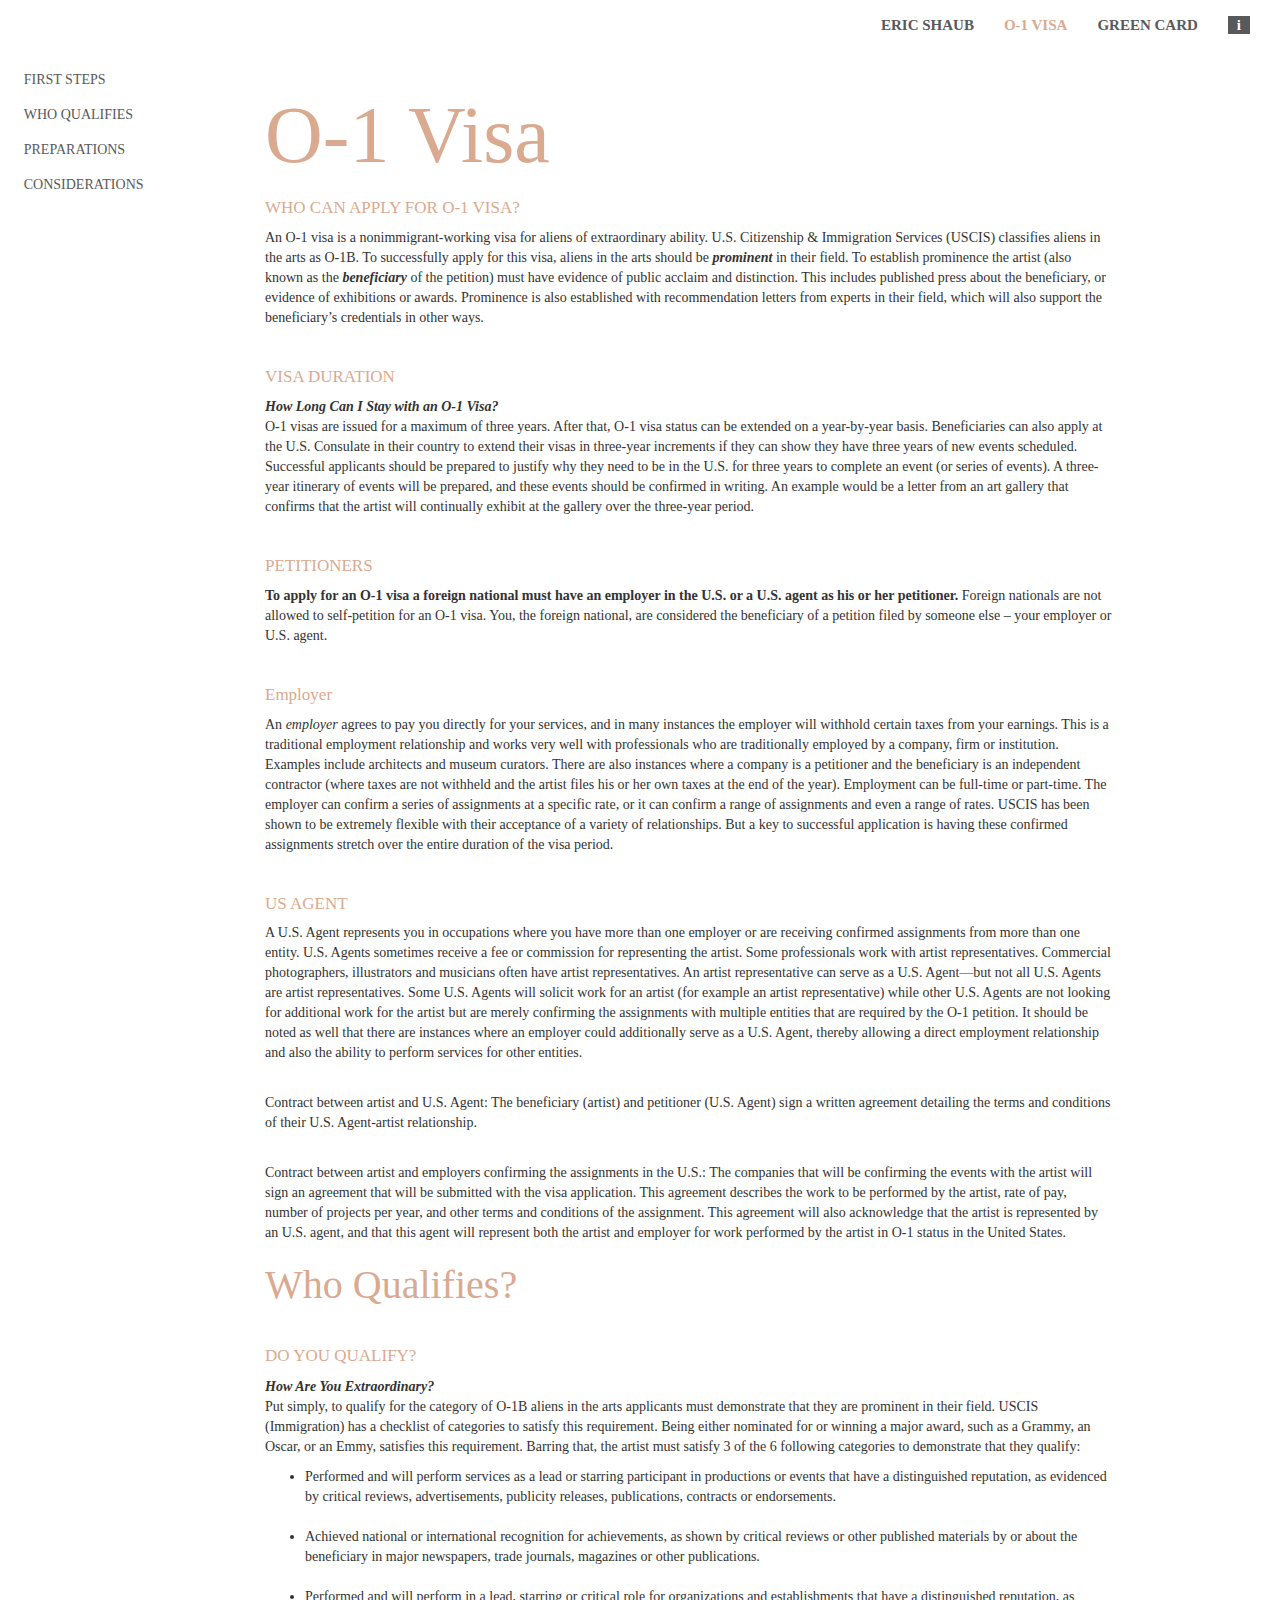
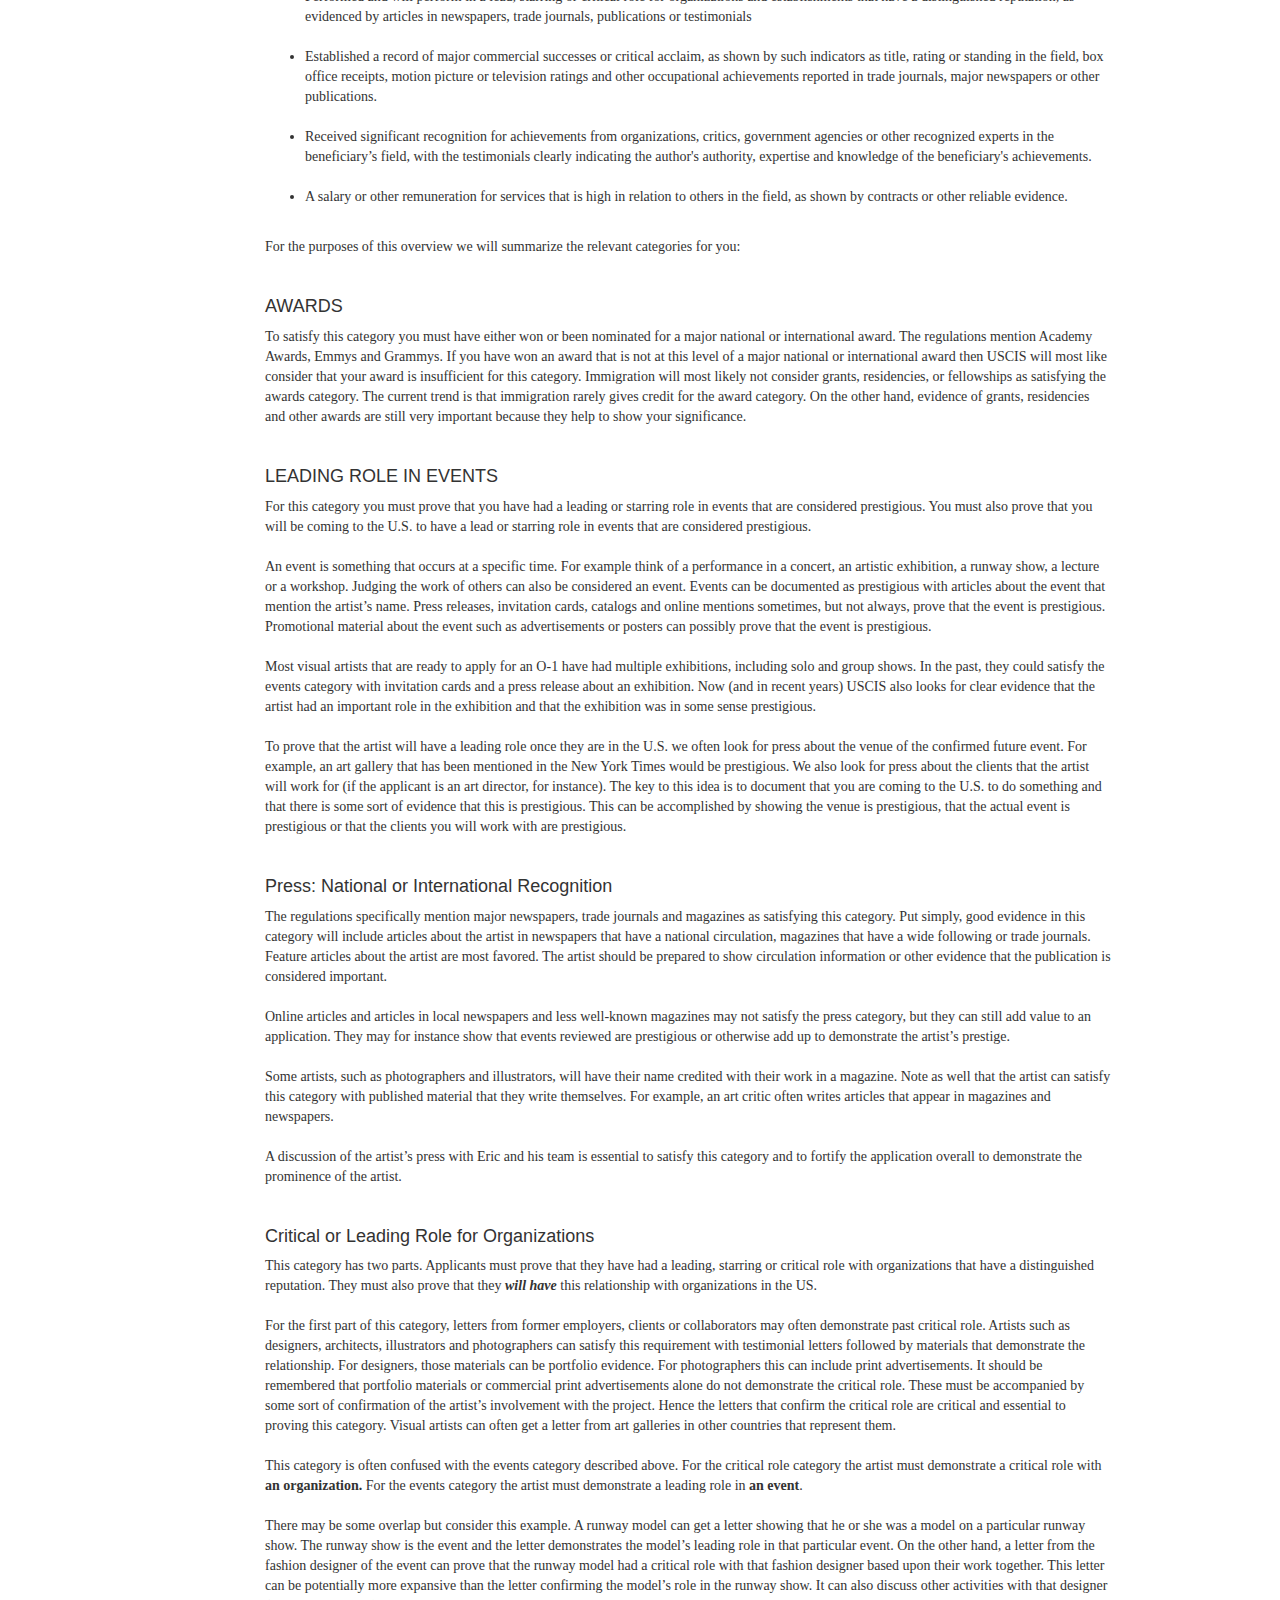
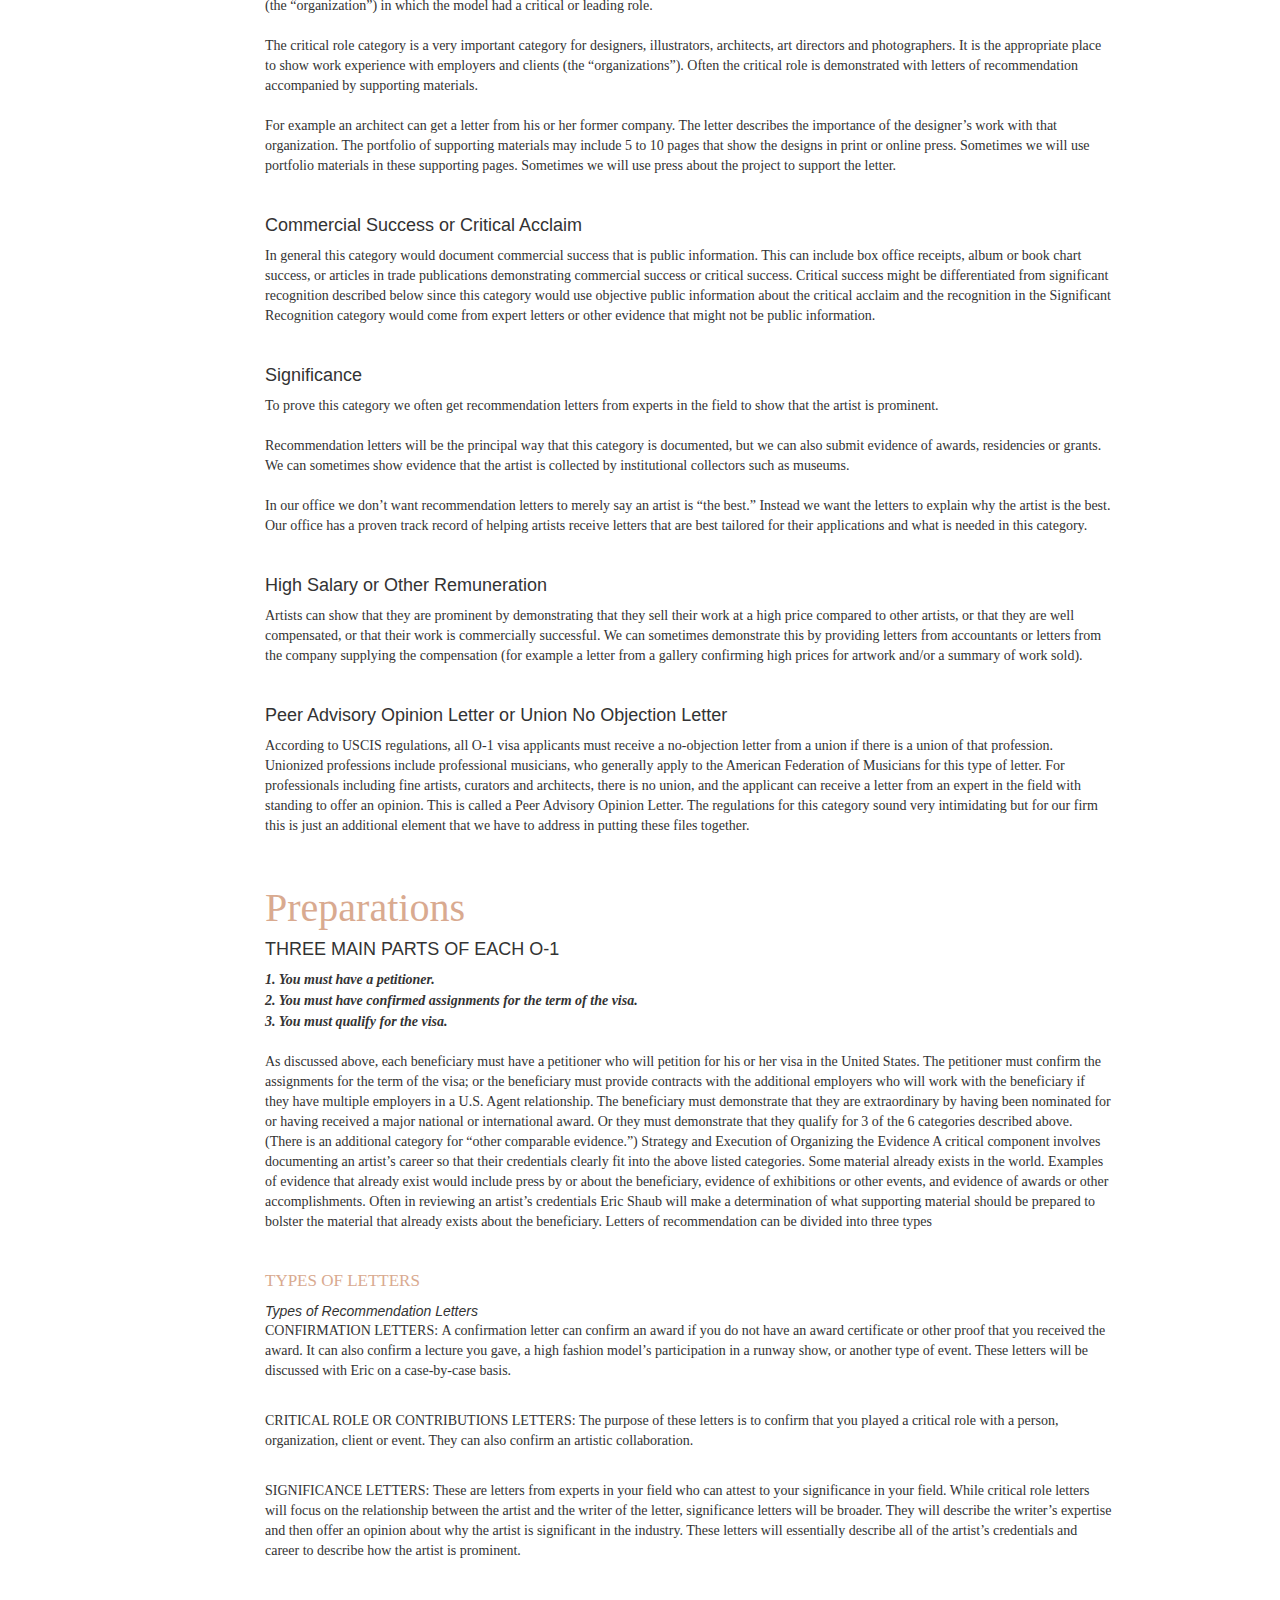
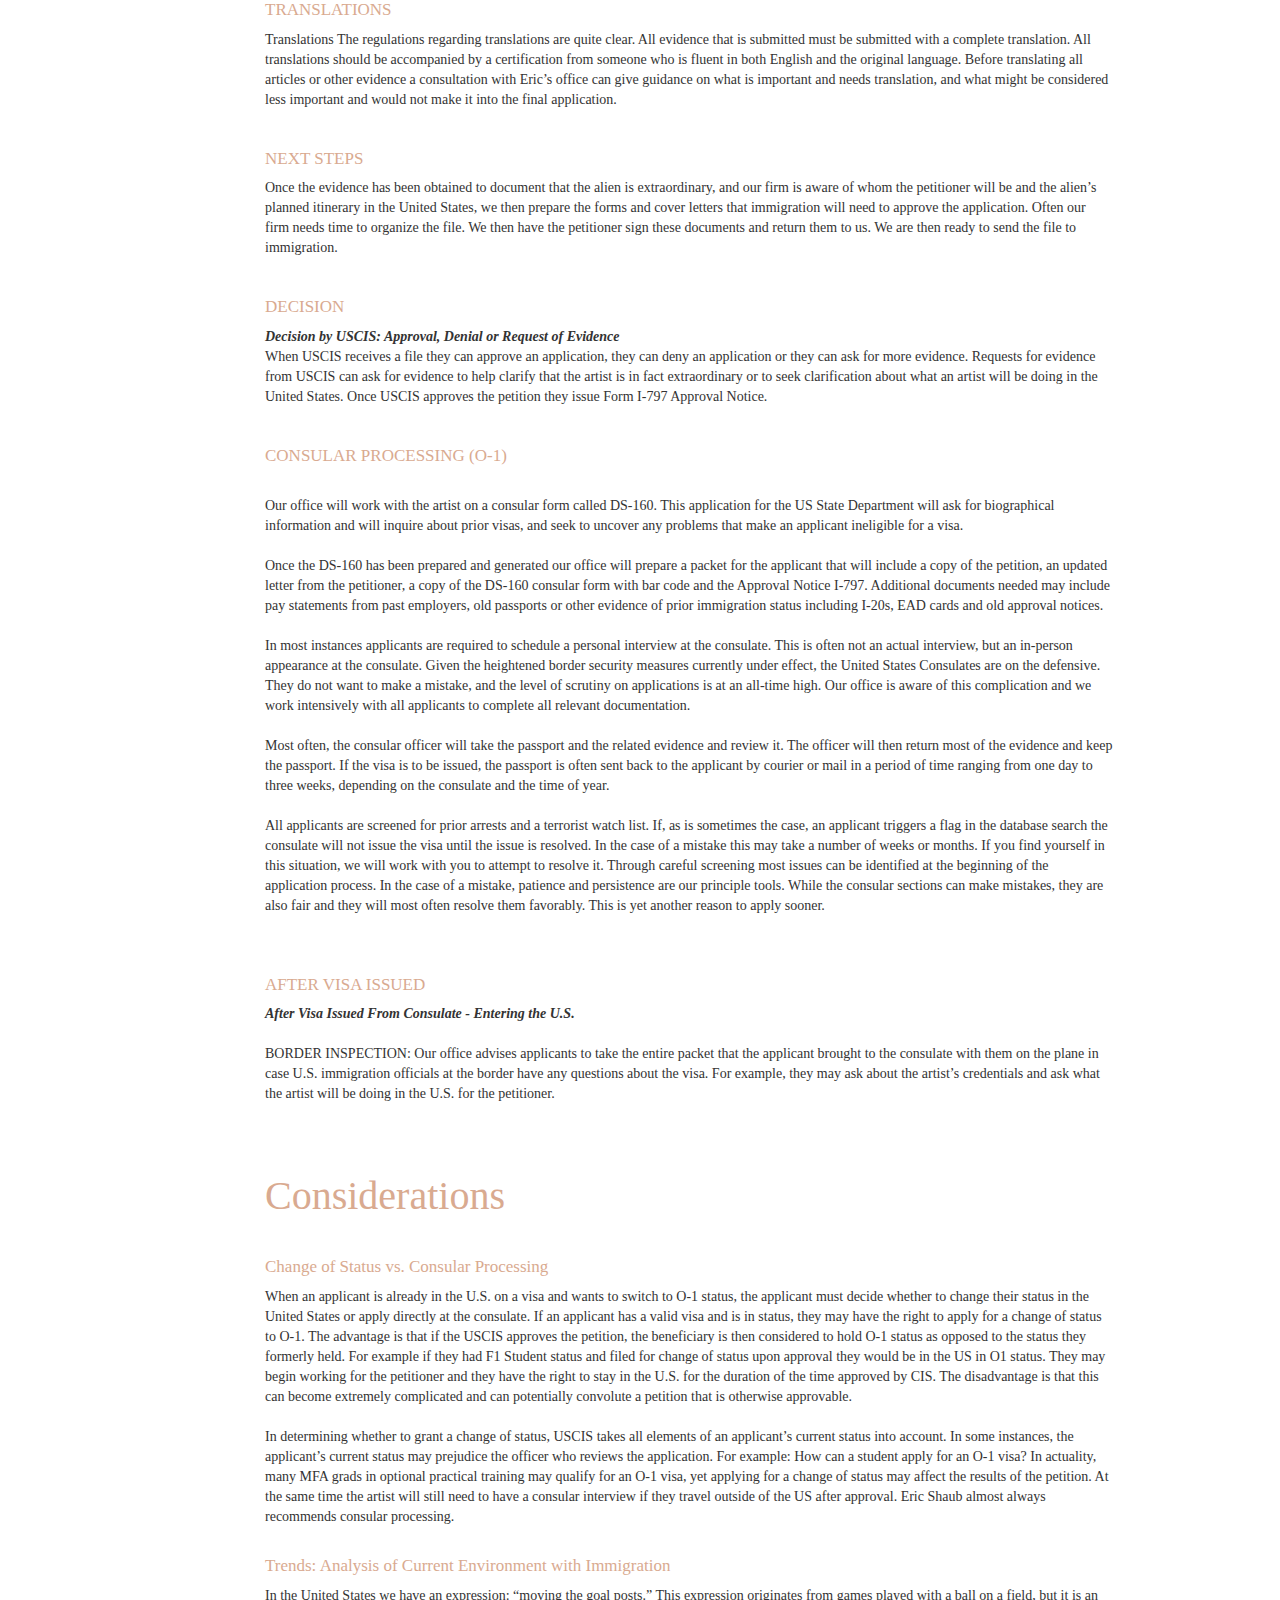
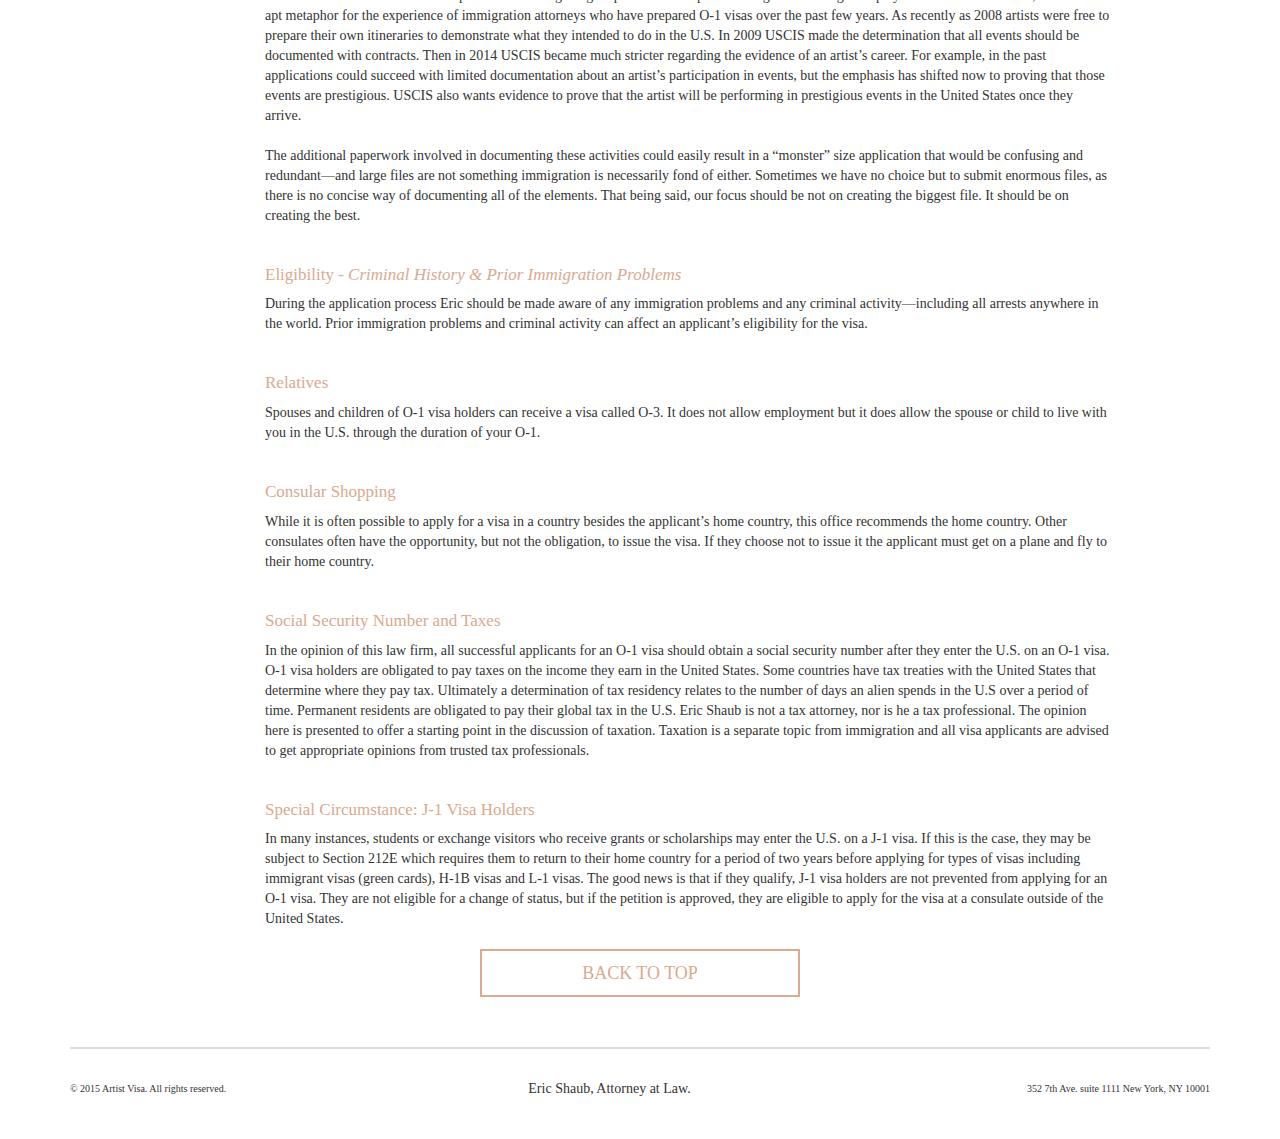
==== commit 7916055a: "small changes from email for green card and O-1" ====
--- a/0-1Visa.html
+++ b/0-1Visa.html
@@ -102,11 +102,11 @@
 	              	<li class="divider"></li>
 	              	<li class="dropdown-submenu">
 	              		<a tabindex="-1" href="greenCard.html#card-overview">GREEN CARD OVERVIEW</a>
-	              		<ul class="dropdown-menu">
-	              			<li><a href="greenCard.html#i-40">I-40 Petition</a></li>
-	              			<!-- <li><a href="greenCard.html#standard">Standard of Extraordinary Ability</a></li>
-	                		<li><a href="greenCard.html#evidence">Evidence of Extraordinary Ability</a></li> -->
-	              		</ul>
+	              		<!-- <ul class="dropdown-menu">
+	              			<li><a href="greenCard.html#i-140">I-140 Petition</a></li>
+	              			<li><a href="greenCard.html#standard">Standard of Extraordinary Ability</a></li>
+	                		<li><a href="greenCard.html#evidence">Evidence of Extraordinary Ability</a></li>
+	              		</ul> -->
 	              	</li> 
 	              	<li class="divider"></li>
 	                <li class="dropdown-submenu">
@@ -200,12 +200,11 @@
 	                <li class="divider"></li>
 	              	<li class="dropdown-submenu">
 	              		<a tabindex="-1" href="greenCard.html#card-overview-m">GREEN CARD OVERVIEW</a>
-	              		<ul class="dropdown-menu">
-	              			<li><a href="#"></a></li>
-	              			<li><a href="greenCard.html#i-40-m">I-40 Petition</a></li>
-	              			<!-- <li><a href="greenCard.html#standard-m">Standard of Extraordinary Ability</a></li>
-	                		<li><a href="greenCard.html#evidence-m">Evidence of Extraordinary Ability</a></li> -->
-	              		</ul>
+	              		<!-- <ul class="dropdown-menu">
+	              			<li><a href="greenCard.html#i-140-m">I-140 Petition</a></li>
+	              			<li><a href="greenCard.html#standard-m">Standard of Extraordinary Ability</a></li>
+	                		<li><a href="greenCard.html#evidence-m">Evidence of Extraordinary Ability</a></li>
+	              		</ul> -->
 	              	</li> 
 	            	<li class="divider"></li>
 	                <li class="dropdown-submenu">
@@ -319,7 +318,7 @@
 				<p>For the purposes of this overview we will summarize the relevant categories for you:</p>
 				<br>
 				<h4 id="awards" class="textBlack">AWARDS</h4>
-				<p>To satisfy this category you must have either won or been nominated for a major national or international award. The regulations mention Academy Awards, Emmys and Grammys. If you have won an award that is not at that level of a major national or international award then USCIS will most like consider that your award is insufficient for this category. Immigration will most likely not consider grants, residencies, or fellowships as satisfying the awards category. The current trend is that immigration rarely gives credit for the award category. On the other hand, evidence of grants, residencies and other awards are still very important because they help to show your significance.
+				<p>To satisfy this category you must have either won or been nominated for a major national or international award. The regulations mention Academy Awards, Emmys and Grammys. If you have won an award that is not at this level of a major national or international award then USCIS will most like consider that your award is insufficient for this category. Immigration will most likely not consider grants, residencies, or fellowships as satisfying the awards category. The current trend is that immigration rarely gives credit for the award category. On the other hand, evidence of grants, residencies and other awards are still very important because they help to show your significance.
 				</p>
 				<br>
 				<h4 id="leading" class="textBlack">LEADING ROLE IN EVENTS</h4>
@@ -333,7 +332,7 @@
 					To prove that the artist will have a leading role once they are in the U.S. we often look for press about the venue of the confirmed future event. For example, an art gallery that has been mentioned in the New York Times would be prestigious. We also look for press about the clients that the artist will work for (if the applicant is an art director, for instance). The key to this idea is to document that you are coming to the U.S. to do something and that there is some sort of evidence that this is prestigious. This can be accomplished by showing the venue is prestigious, that the actual event is prestigious or that the clients you will work with are prestigious.
 				</p>
 				<br>
-				<h4 id="press-rec" class="textBlack">Press; National or International Recognition</h4>
+				<h4 id="press-rec" class="textBlack">Press: National or International Recognition</h4>
 				<p>
 					The regulations specifically mention major newspapers, trade journals and magazines as satisfying this category. Put simply, good evidence in this category will include articles about the artist in newspapers that have a national circulation, magazines that have a wide following or trade journals. Feature articles about the artist are most favored. The artist should be prepared to show circulation information or other evidence that the publication is considered important.  
 					<br>
@@ -352,7 +351,7 @@
 					This category has two parts. Applicants must prove that they have had a leading, starring or critical role with organizations that have a distinguished reputation. They must also prove that they <i><b>will have</b></i> this relationship with organizations in the US. 
 					<br>
 					<br>
-					For the first part of this category, letters from former employers, clients or collaborators may often demonstrate past critical role. Artists such as designers, architects, illustrators and photographers can satisfy this requirement with testimonial letters followed by materials that demonstrate the relationship. For designers, those materials can be portfolio evidence. For photographers it can include print advertisements. It should be remembered that portfolio materials or commercial print advertisements alone do not demonstrate the critical role. These must be accompanied by some sort of confirmation of the artist’s involvement with the project. Hence the letters that confirm the critical role are critical and essential to proving this category. Visual artists can often get a letter from art galleries in other countries that represent them.
+					For the first part of this category, letters from former employers, clients or collaborators may often demonstrate past critical role. Artists such as designers, architects, illustrators and photographers can satisfy this requirement with testimonial letters followed by materials that demonstrate the relationship. For designers, those materials can be portfolio evidence. For photographers this can include print advertisements. It should be remembered that portfolio materials or commercial print advertisements alone do not demonstrate the critical role. These must be accompanied by some sort of confirmation of the artist’s involvement with the project. Hence the letters that confirm the critical role are critical and essential to proving this category. Visual artists can often get a letter from art galleries in other countries that represent them.
 					<br>
 					<br>
 					This category is often confused with the events category described above. For the critical role category the artist must demonstrate a critical role with <b>an organization.</b> For the events category the artist must demonstrate a leading role in <b>an event</b>. 
@@ -364,7 +363,7 @@
 					The critical role category is a very important category for designers, illustrators, architects, art directors and photographers. It is the appropriate place to show work experience with employers and clients (the “organizations”). Often the critical role is demonstrated with letters of recommendation accompanied by supporting materials. 
 					<br>
 					<br>
-					For example an architect can get a letter from his or her former company. The letter describes the importance of the designer’s work with that organization. The portfolio of supporting materials may include 5 to10 pages that show the designs in print or online press. Sometimes we will use portfolio materials in these supporting pages. Sometimes we will use press about the project to support the letter. 
+					For example an architect can get a letter from his or her former company. The letter describes the importance of the designer’s work with that organization. The portfolio of supporting materials may include 5 to 10 pages that show the designs in print or online press. Sometimes we will use portfolio materials in these supporting pages. Sometimes we will use press about the project to support the letter. 
 				</p>
 				<br>
 				<h4 id="commercial" class="textBlack">Commercial Success or Critical Acclaim</h4>
@@ -390,7 +389,7 @@
 				<br>
 				<h4 id="peer-advisory" class="textBlack">Peer Advisory Opinion Letter or Union No Objection Letter</h4>
 				<p>
-					According to USCIS regulations, all O-1 visa applicants must receive a no-objection letter from a union if there is a union of that profession. Unionized professions include professional musicians, who generally apply to the American Federation of Musicians for this type of letter. For professionals including fine artists, curators, photographers and architects, there is no union, and the applicant can receive a letter from an expert in the field with standing to offer an opinion. This is called a Peer Advisory Opinion Letter.  The regulations for this category sound very intimidating but for our firm this is just an additional element that we have to address in putting these files together.
+					According to USCIS regulations, all O-1 visa applicants must receive a no-objection letter from a union if there is a union of that profession. Unionized professions include professional musicians, who generally apply to the American Federation of Musicians for this type of letter. For professionals including fine artists, curators and architects, there is no union, and the applicant can receive a letter from an expert in the field with standing to offer an opinion. This is called a Peer Advisory Opinion Letter.  The regulations for this category sound very intimidating but for our firm this is just an additional element that we have to address in putting these files together.
 				</p>
 				<br>
 				<h2 id="preparation" class="textPeach">Preparations</h2>
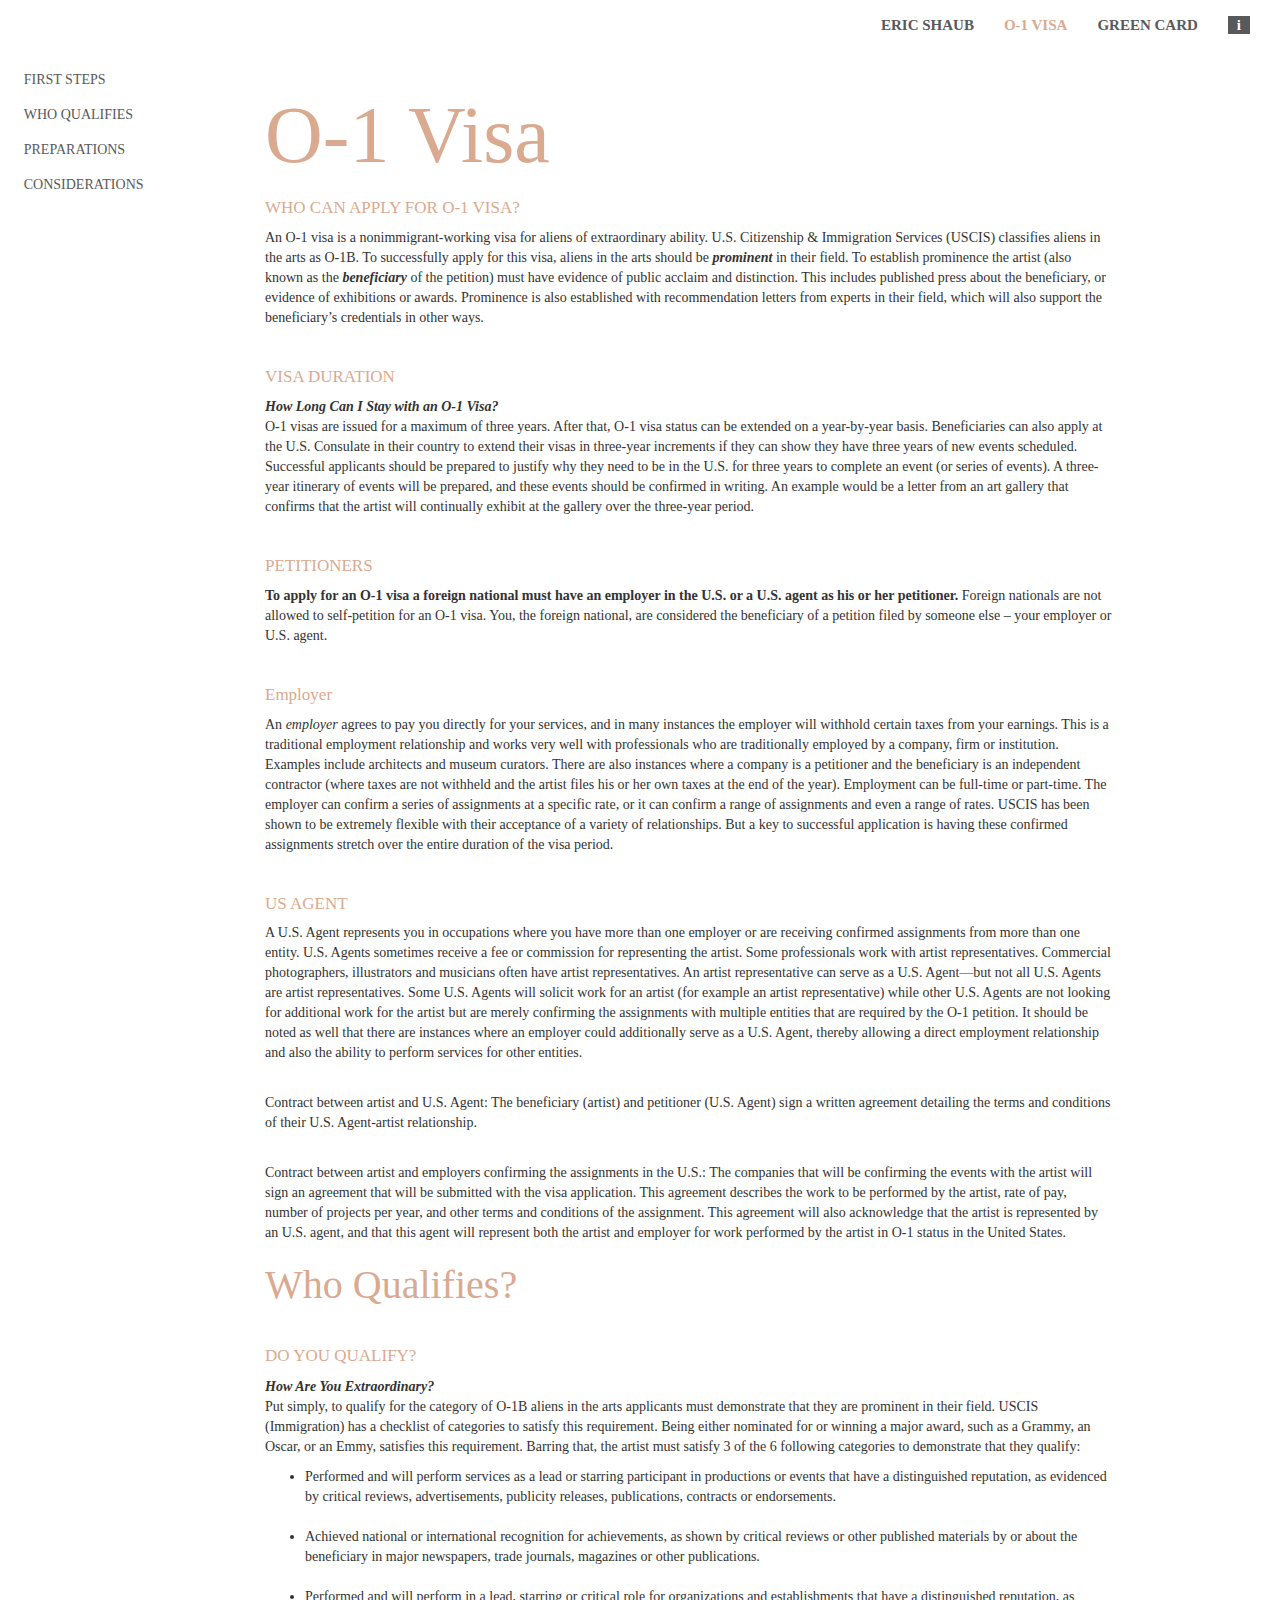
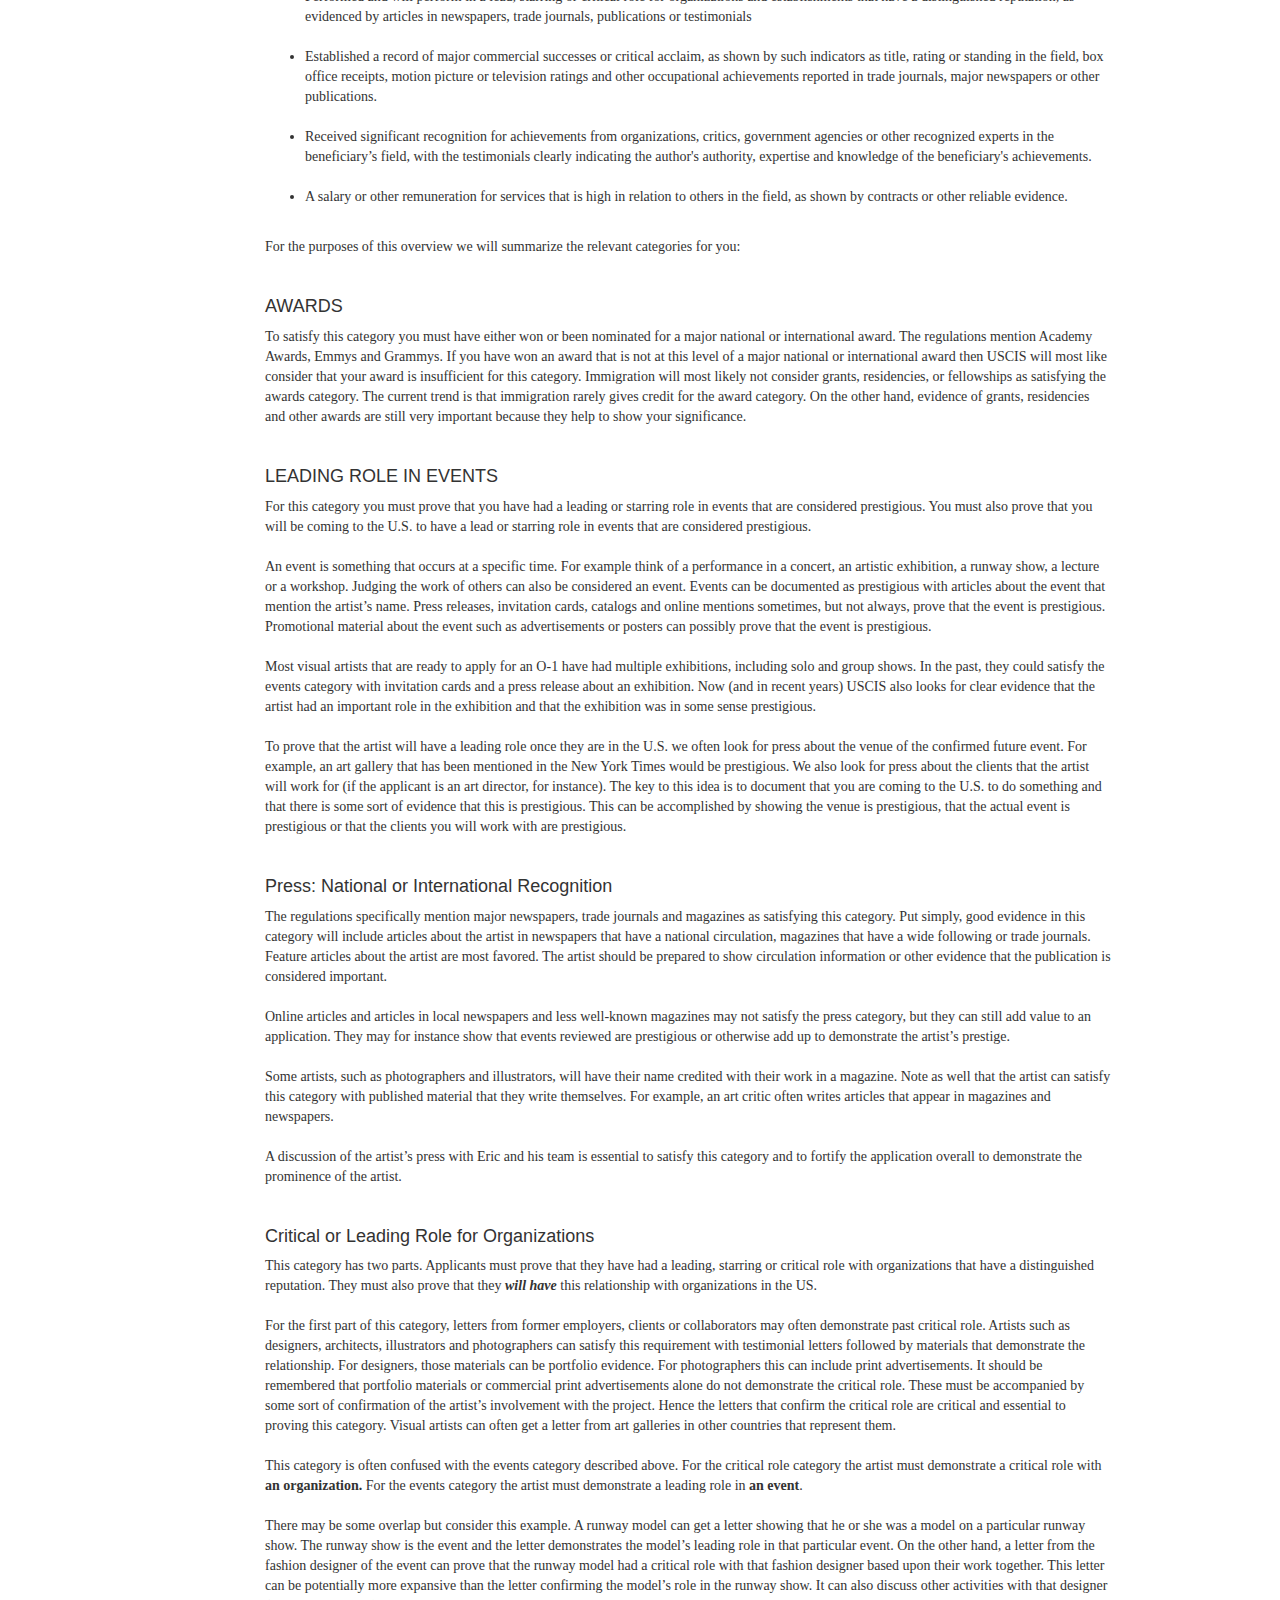
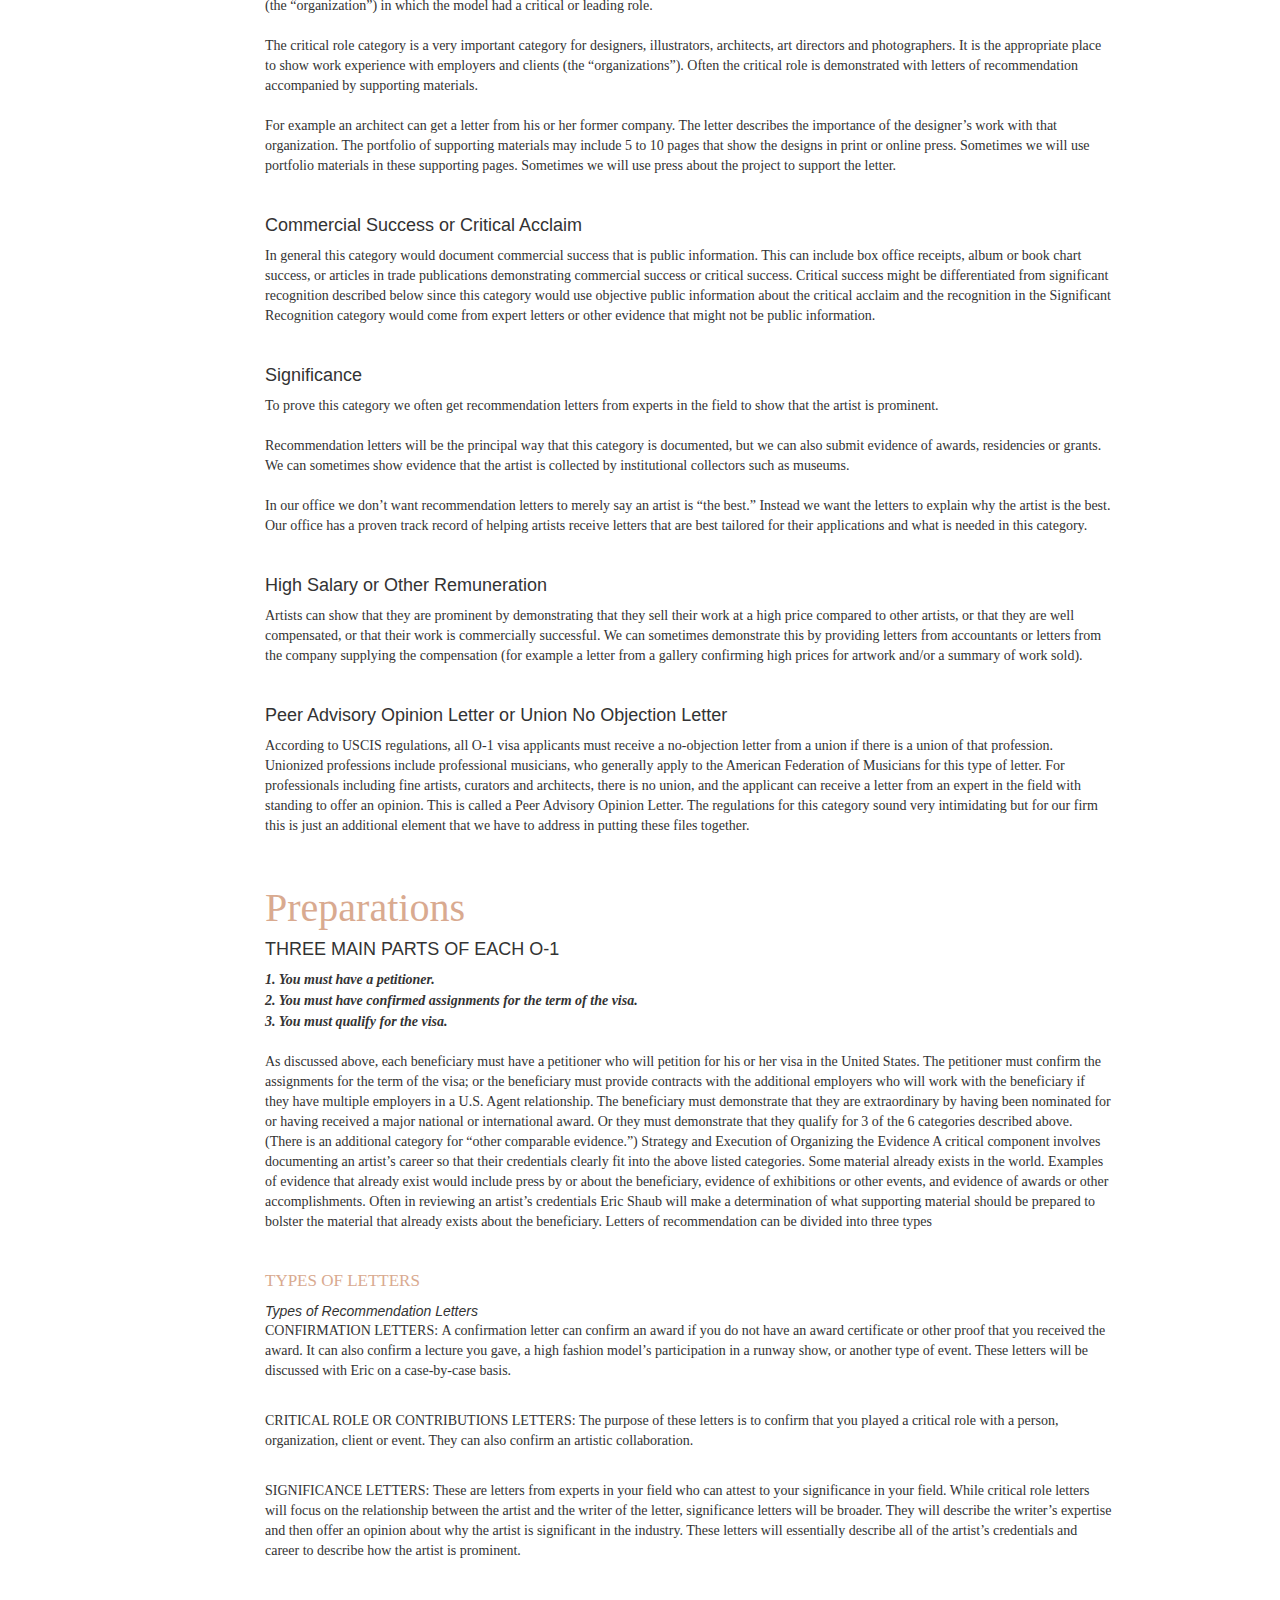
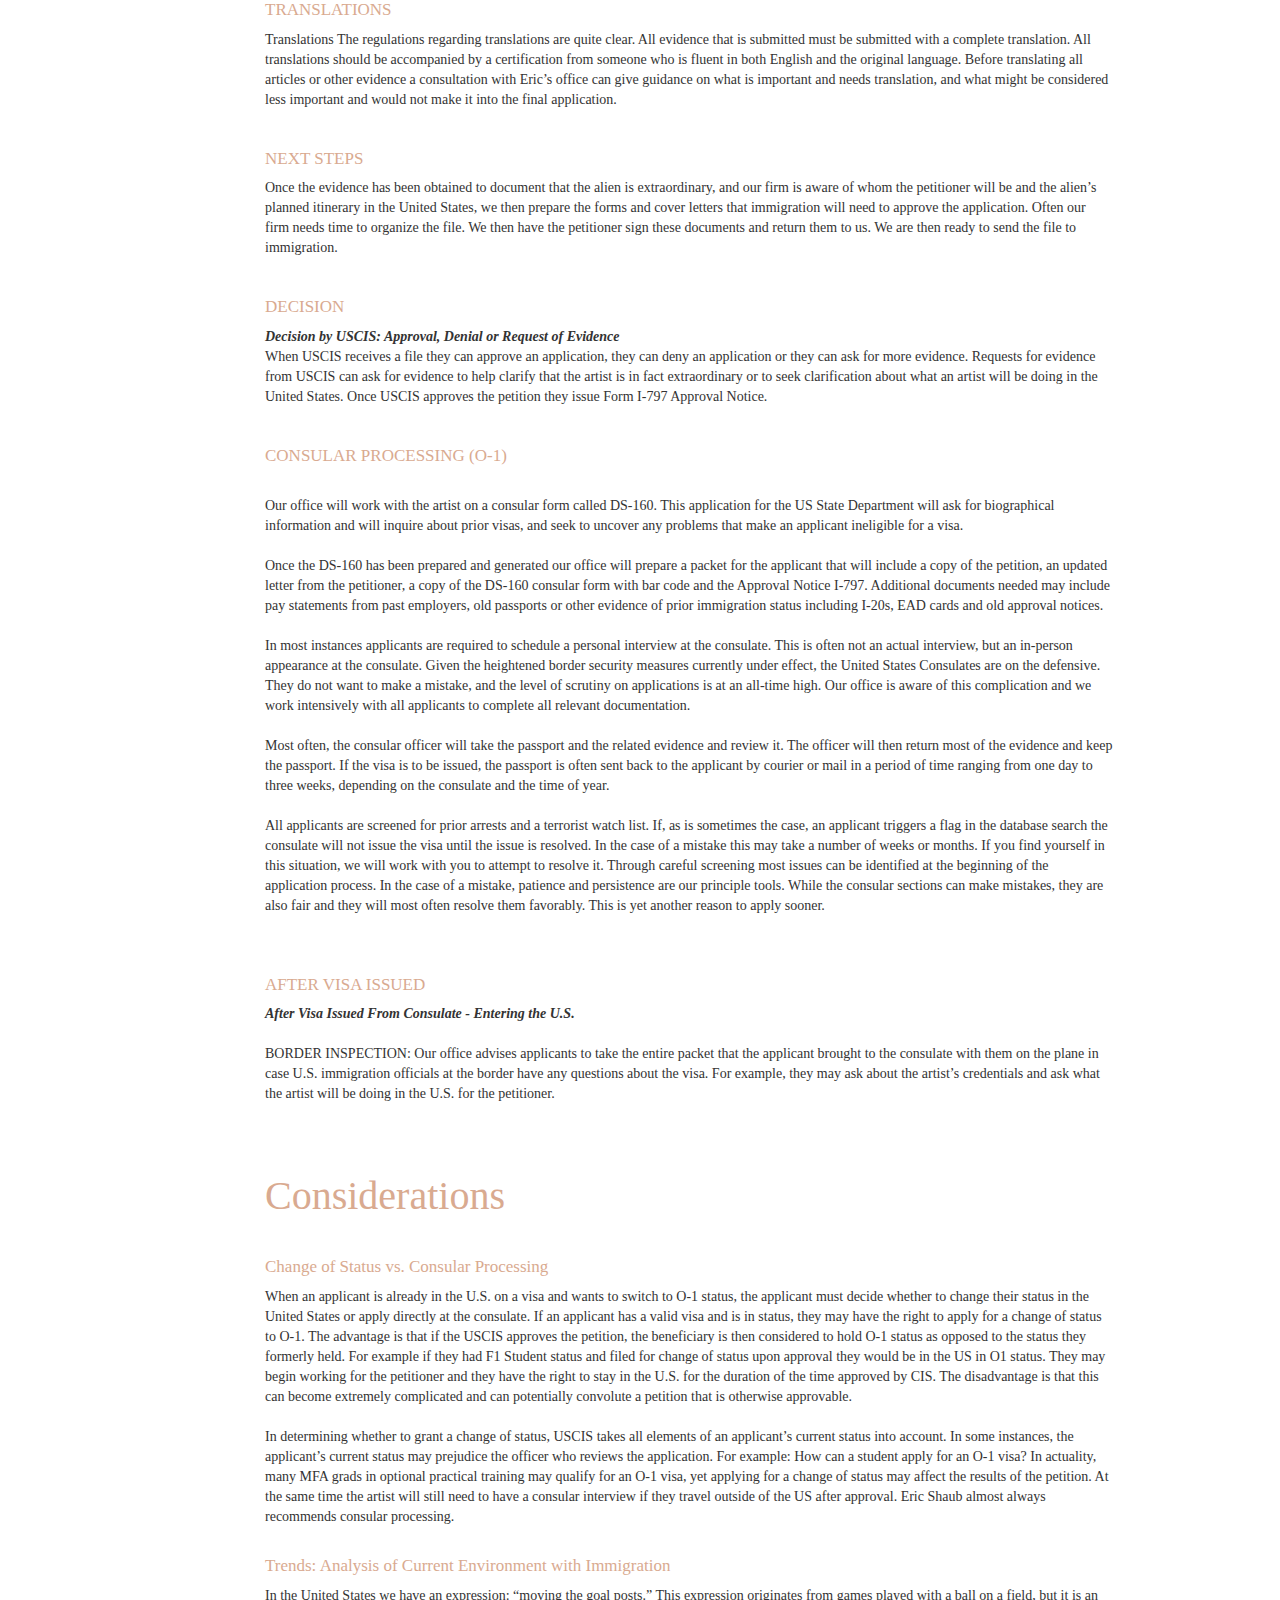
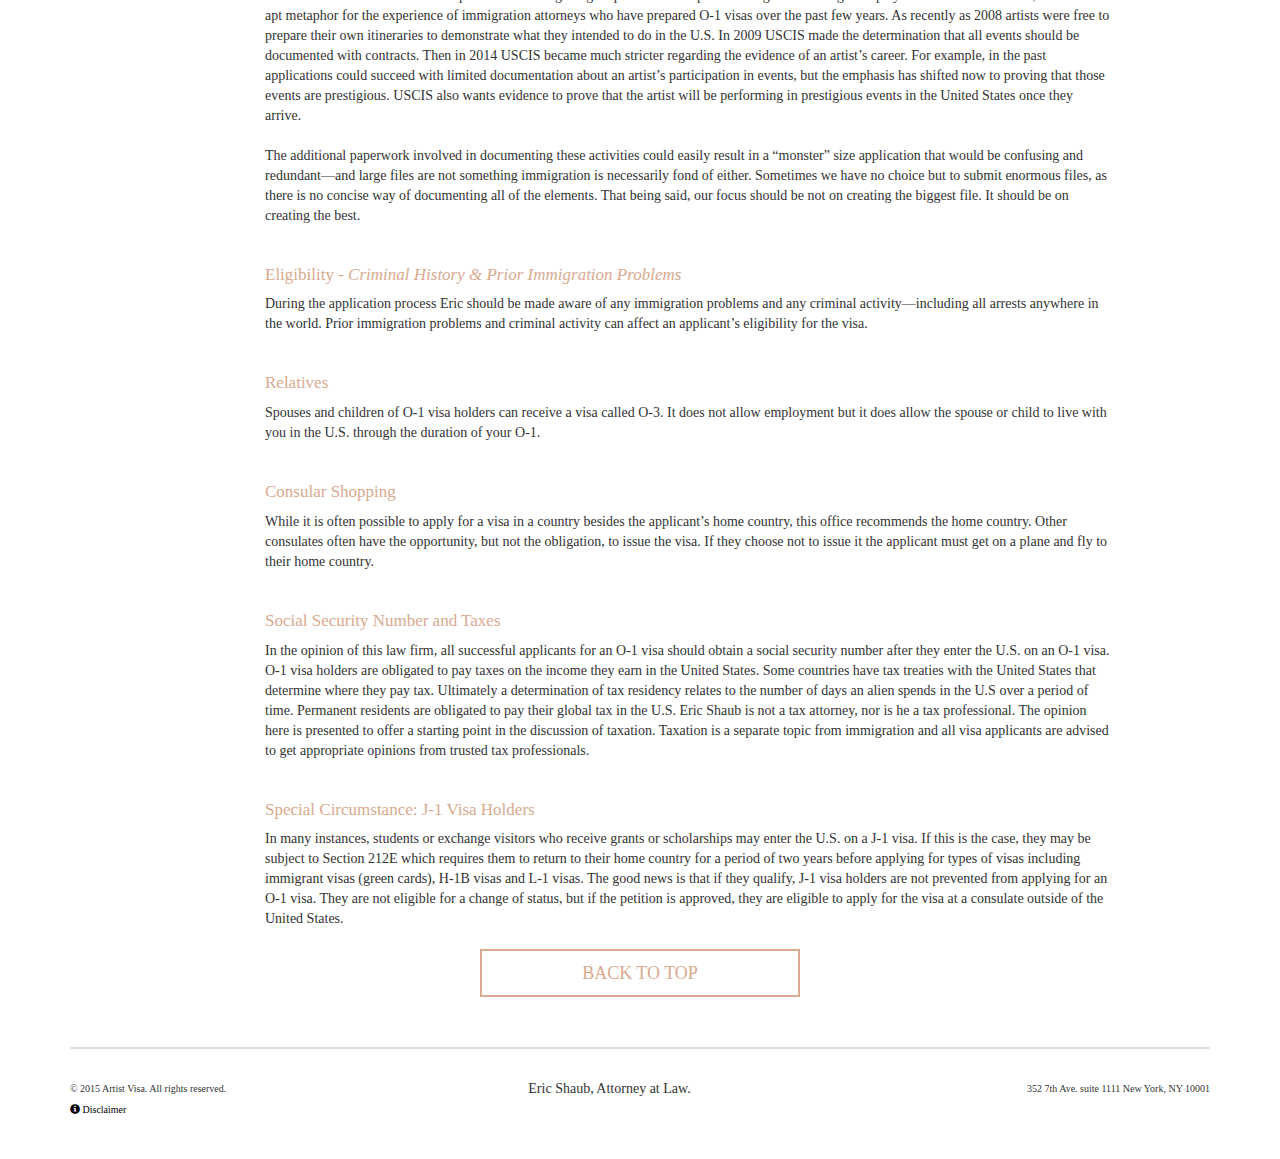
==== commit 179eaea5: "disclaimer added in footer" ====
--- a/0-1Visa.html
+++ b/0-1Visa.html
@@ -843,6 +843,11 @@
 						352 7th Ave. suite 1111 New York, NY 10001
 					</td>
 				</tr>
+				<tr>
+					<td class="text-disclaimer">
+						<a href="artistVisaDisclaimer.pdf" target="_blank"><span class="glyphicon glyphicon-info-sign" aria-hidden="true"></span> Disclaimer</a>
+					</td>
+				</tr>
 			</table>			
 			<br>
 			<br>
--- a/css/style.css
+++ b/css/style.css
@@ -43,6 +43,19 @@
 }
 td.foot-text{
 	font-size: 10px;
+}
+td.text-disclaimer a{
+	font-size: 10px;
+	color: black;
+	text-decoration: none;
+}
+td.text-disclaimer a:hover{
+	font-family: 'lato black';
+}
+@media(max-width: 995px){
+	td.text-disclaimer a:hover{
+	font-family: 'lato light';
+}
 }
 /*======================
 ------COLOR HELPERS-----
@@ -434,6 +447,7 @@
 =======================*/
 span.article{
 	font-size: 17px;
+	font-family: 'lora regular'
 }
 span.painters{
 	padding-right: 33px;
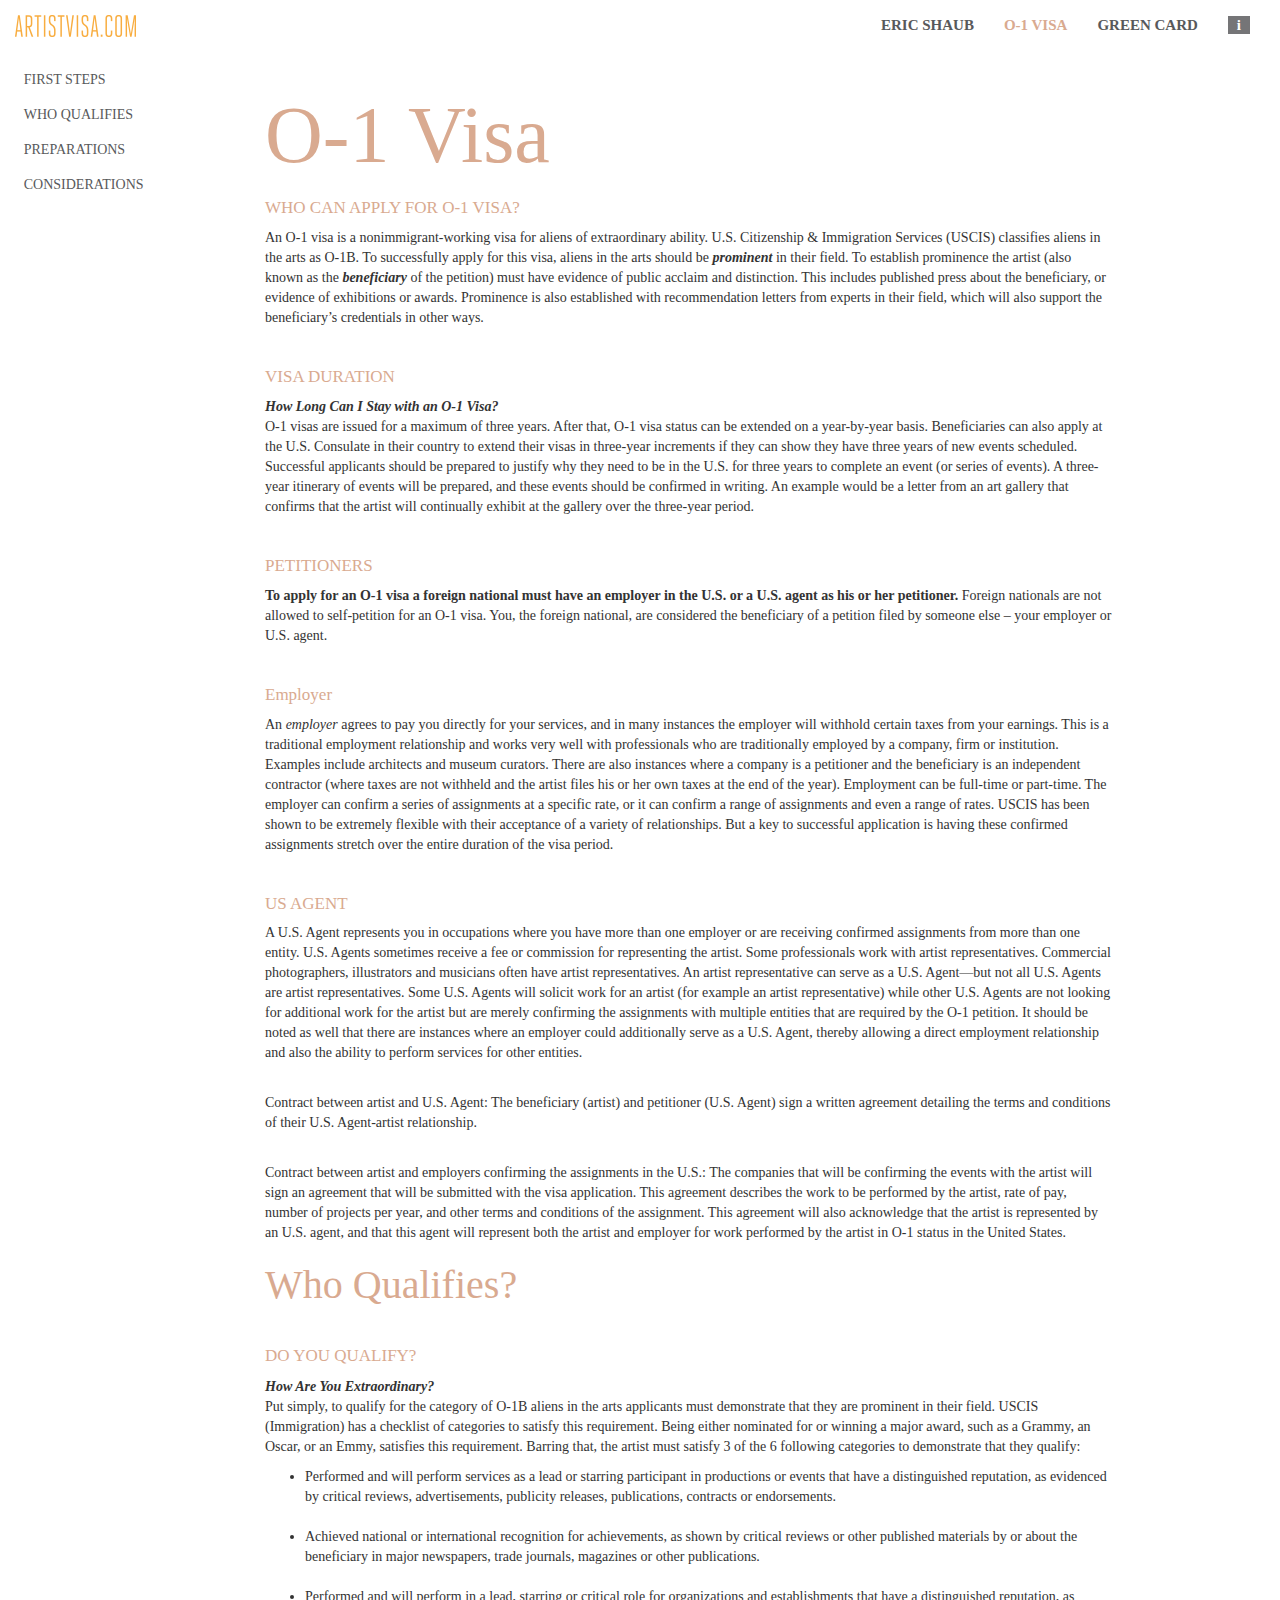
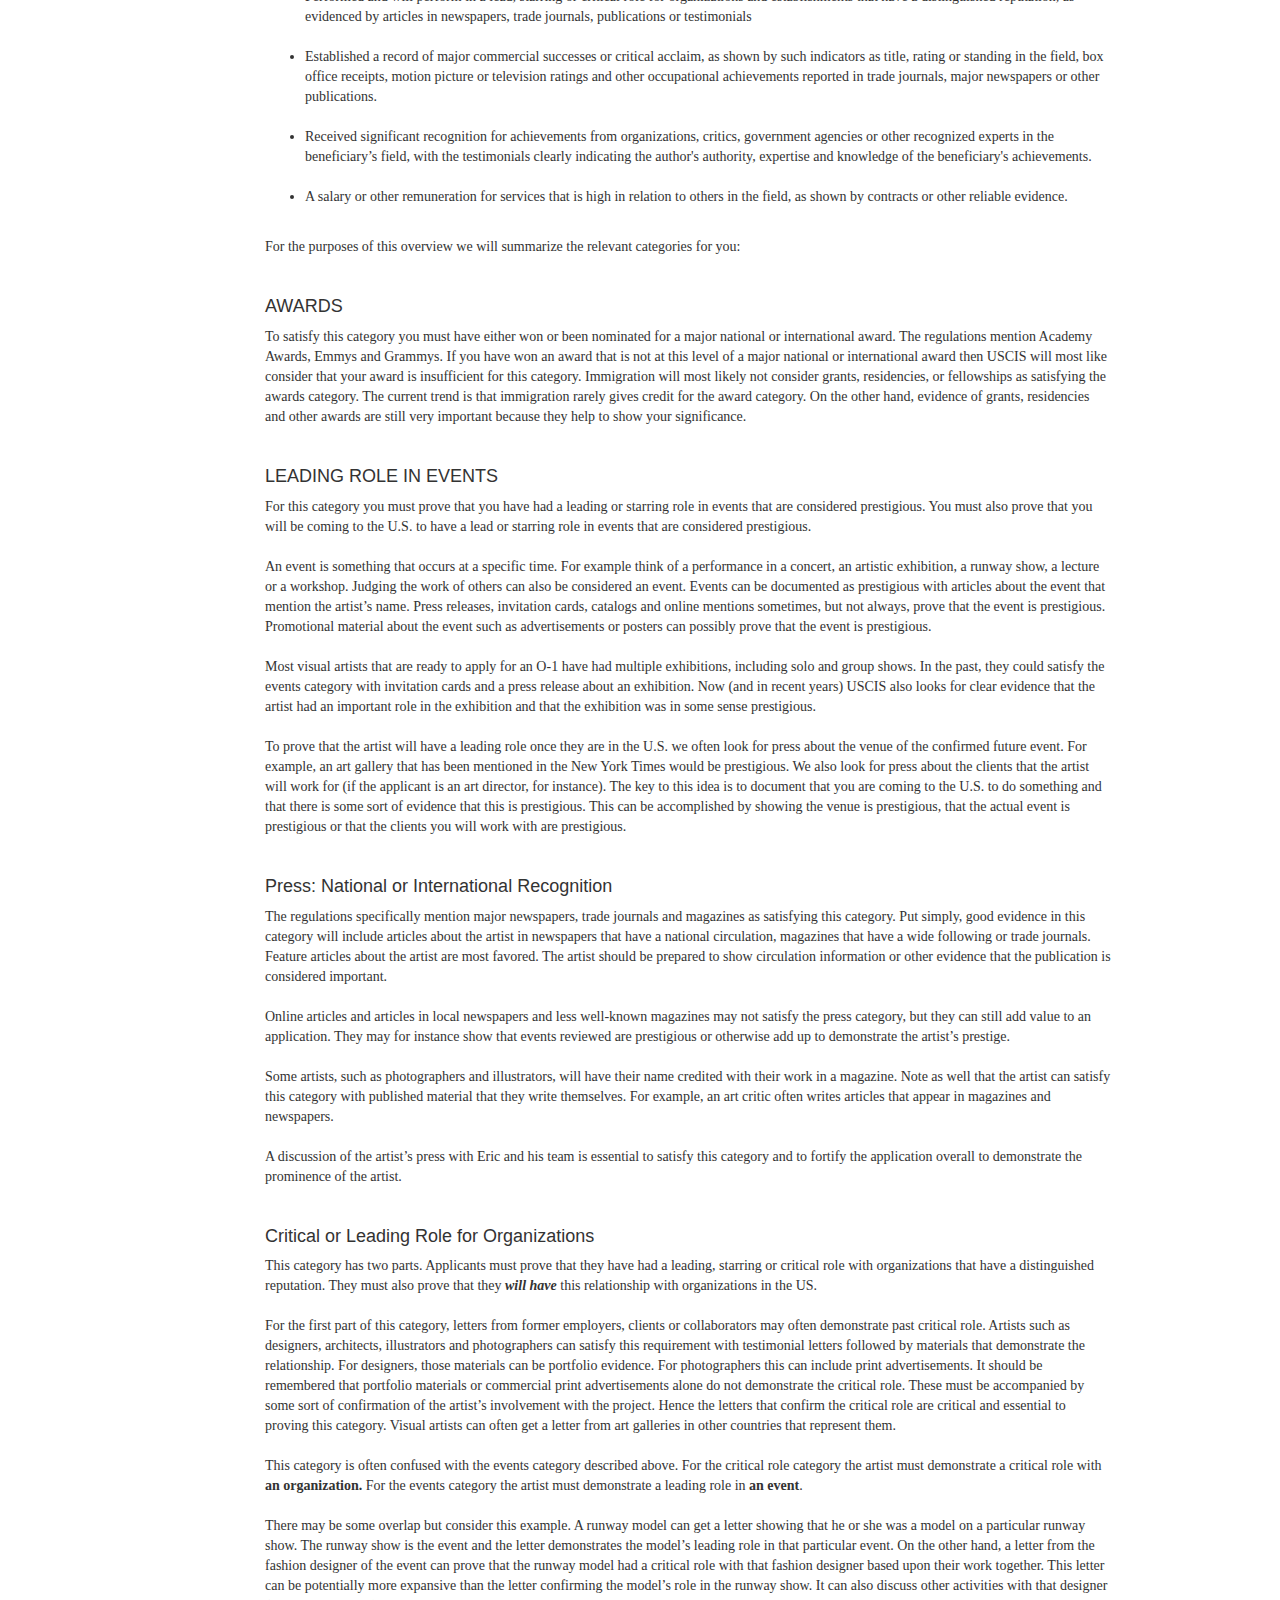
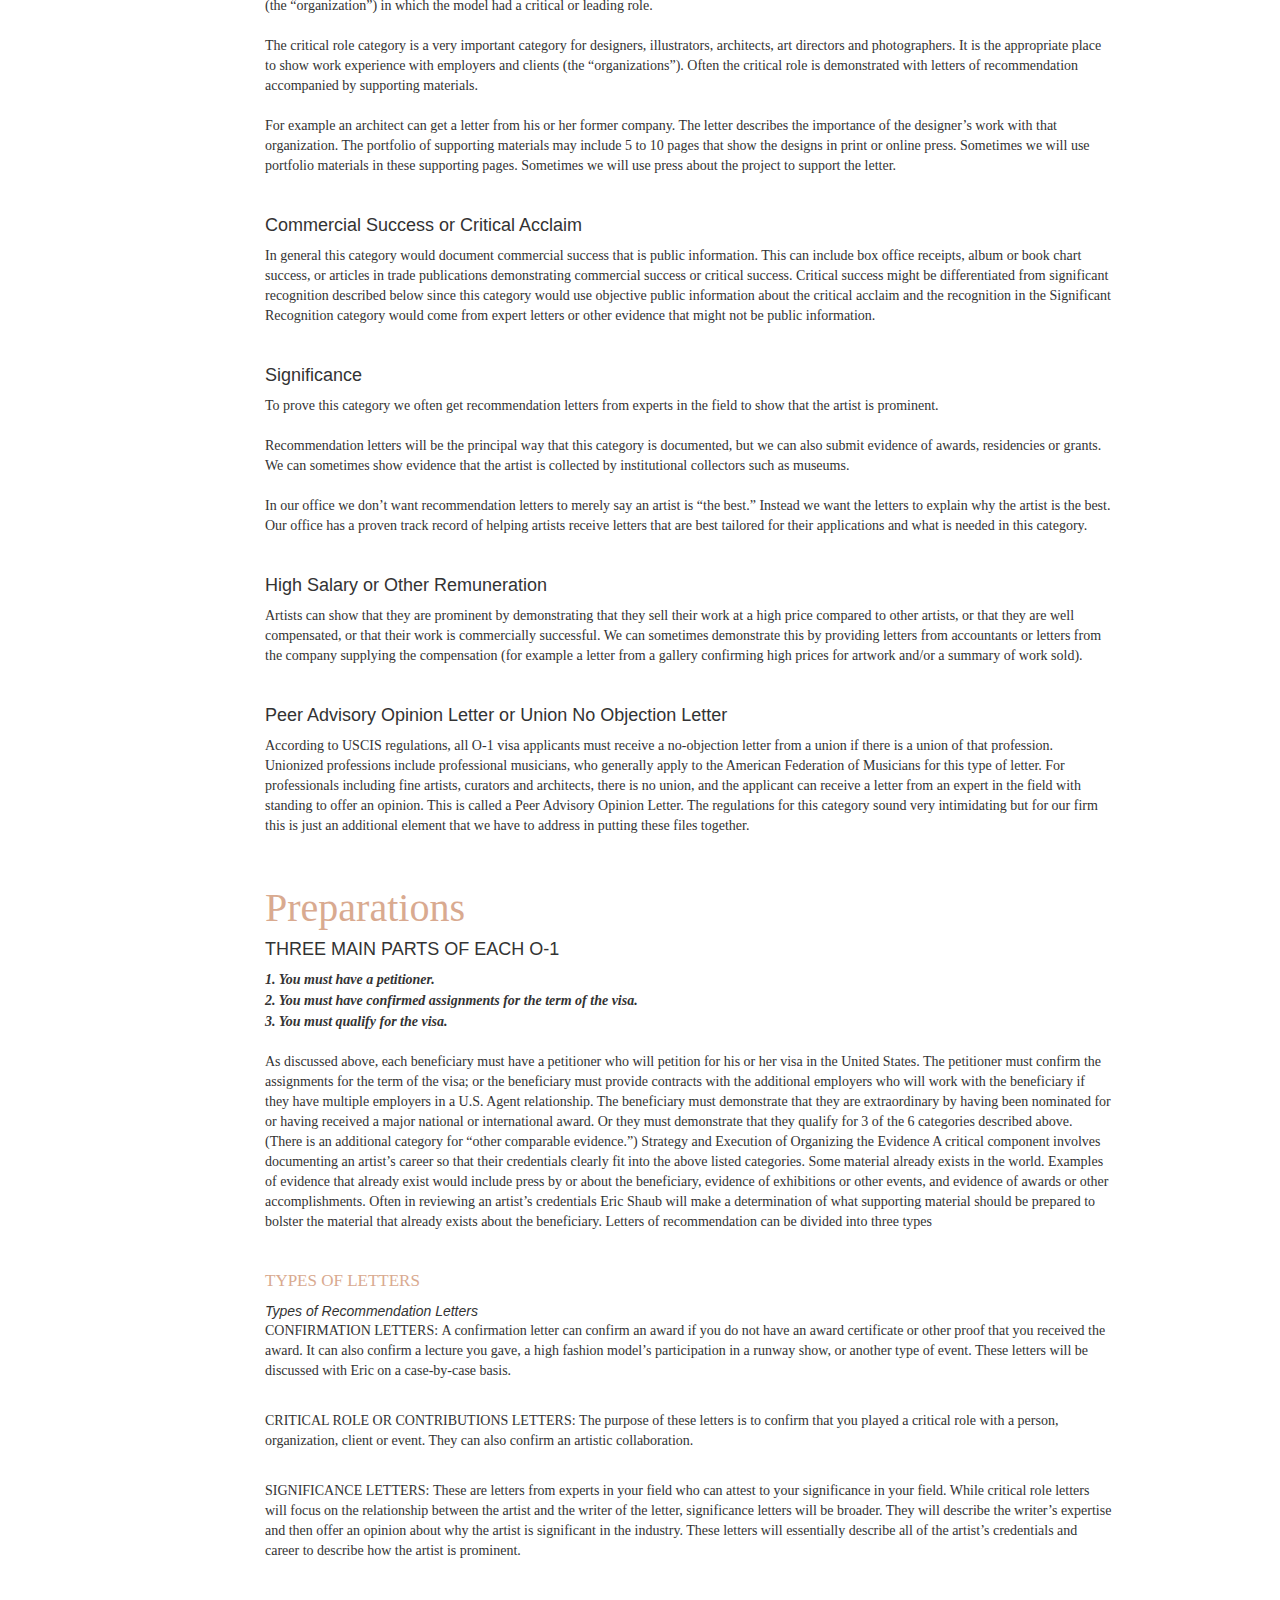
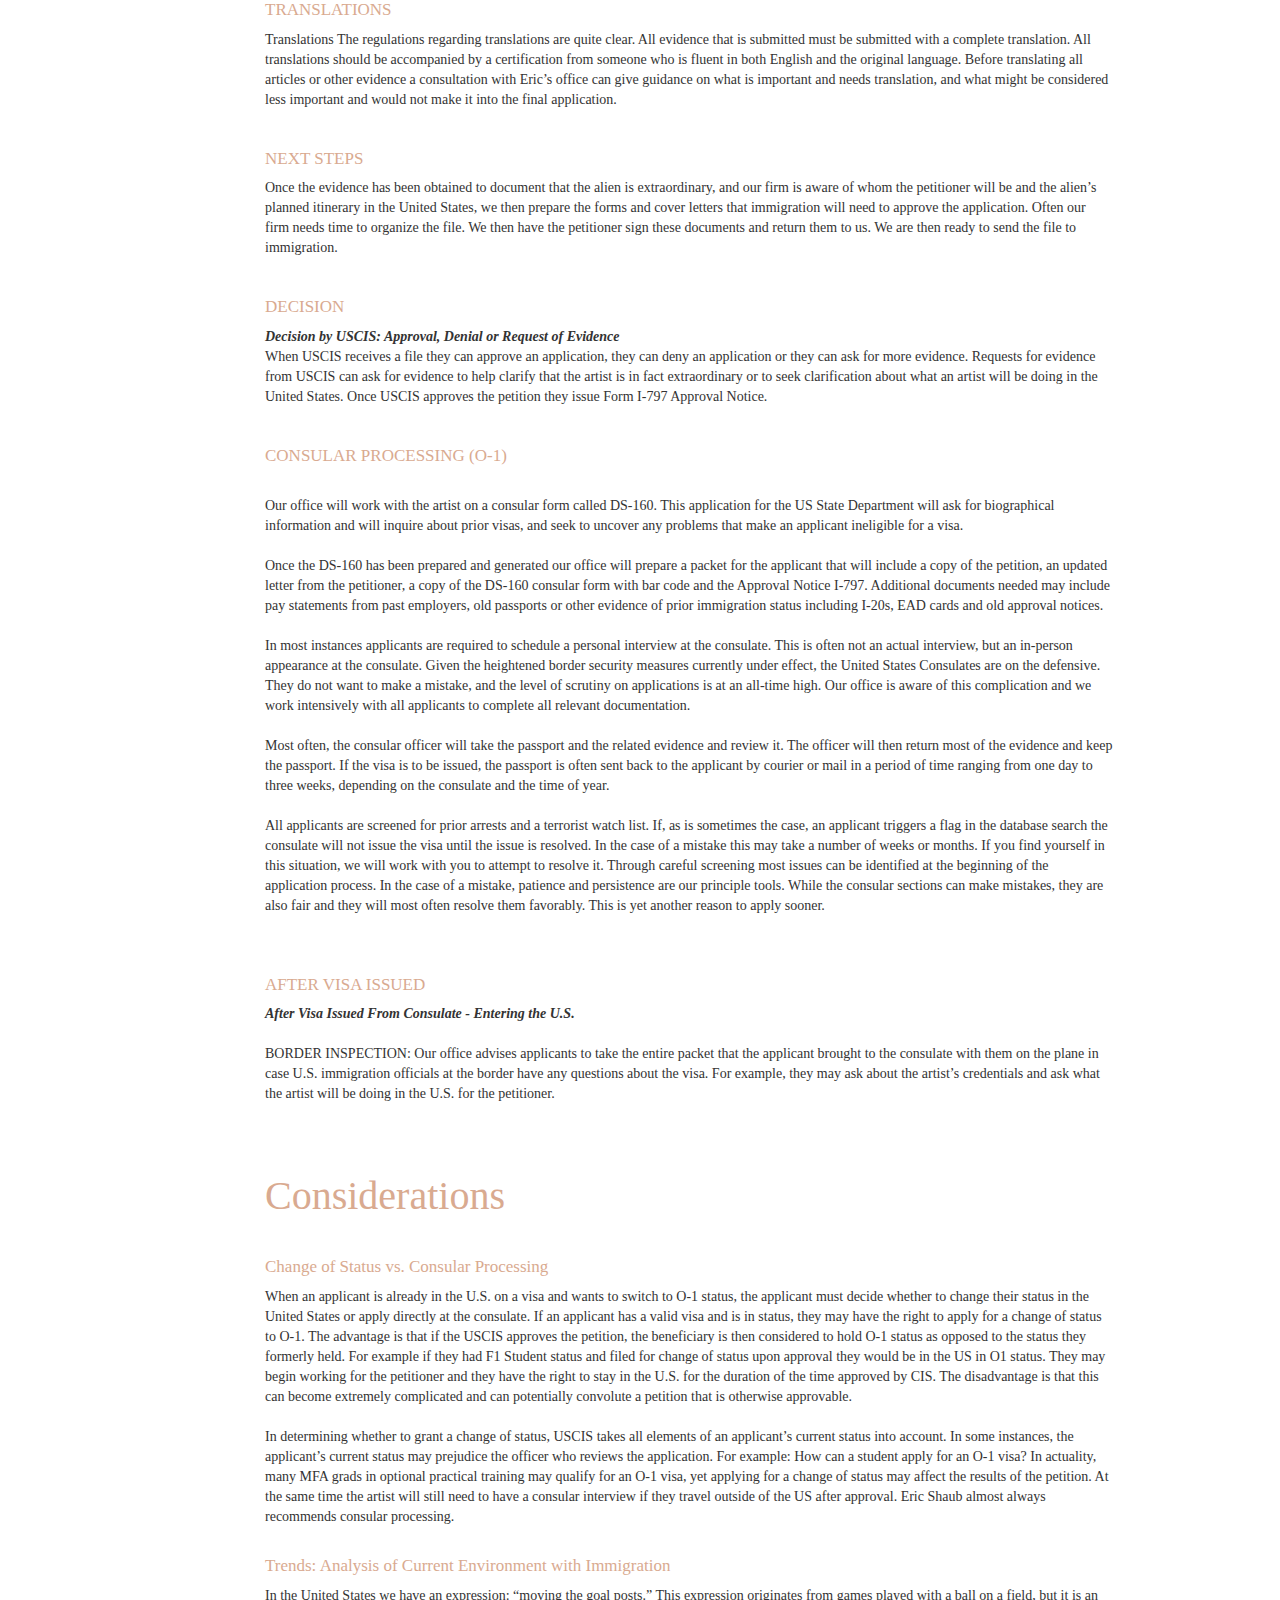
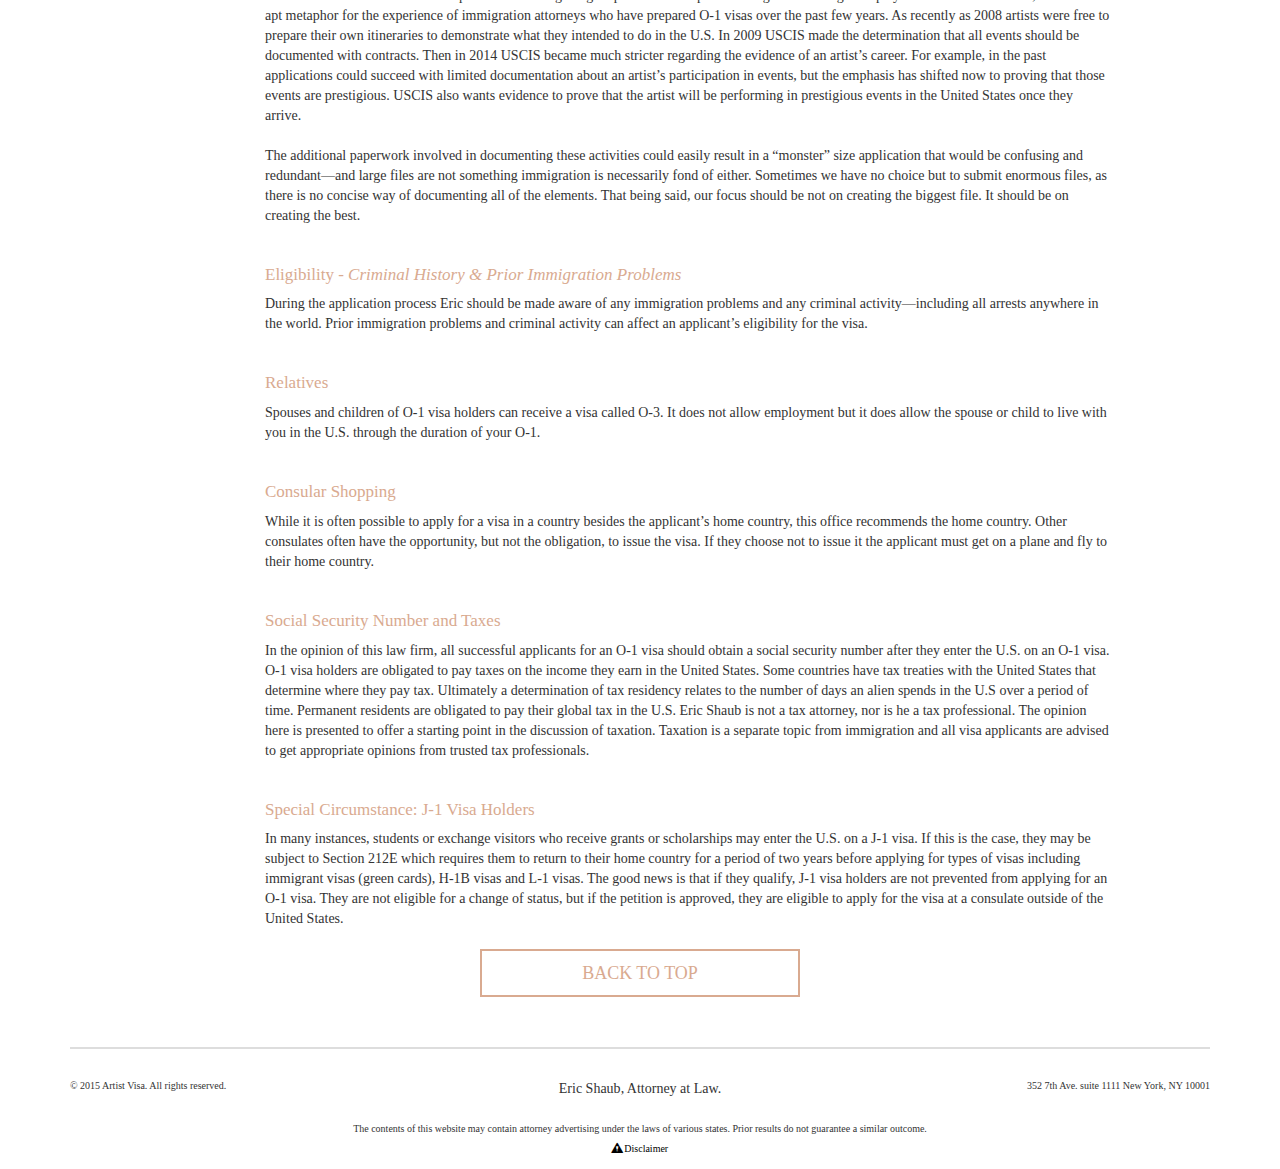
==== commit 850325dd: "asdf" ====
--- a/0-1Visa.html
+++ b/0-1Visa.html
@@ -5,14 +5,13 @@
 	<meta http-equiv="X-UA-Compatible" content="IE=edge">
     <meta name="viewport" content="width=device-width, initial-scale=1">
 	<title>Artist Visa</title>
-		
+	<link rel="icon" href="favicon.gif" type="image/gif" sizes="16x16">	
 	<link rel="stylesheet" href="css/style.css">
 	<link rel="stylesheet" href="css/fonts.css">
 	<link rel="stylesheet" href="https://maxcdn.bootstrapcdn.com/bootstrap/3.3.2/css/bootstrap.min.css">
 	<link rel="stylesheet" href="http://maxcdn.bootstrapcdn.com/font-awesome/4.3.0/css/font-awesome.min.css">
 		<!-- javascript/ jQuery -->
-	<script src="http://code.jquery.com/jquery-1.11.2.min.js"></script>
-	<script src="http://code.jquery.com/jquery-migrate-1.2.1.min.js"></script>
+	<script src="js/jquery-2.1.4.min.js"></script>
 	<script src="https://maxcdn.bootstrapcdn.com/bootstrap/3.3.2/js/bootstrap.min.js"></script>
 	<!-- Edge Animation Javascript -->
 	
@@ -102,11 +101,6 @@
 	              	<li class="divider"></li>
 	              	<li class="dropdown-submenu">
 	              		<a tabindex="-1" href="greenCard.html#card-overview">GREEN CARD OVERVIEW</a>
-	              		<!-- <ul class="dropdown-menu">
-	              			<li><a href="greenCard.html#i-140">I-140 Petition</a></li>
-	              			<li><a href="greenCard.html#standard">Standard of Extraordinary Ability</a></li>
-	                		<li><a href="greenCard.html#evidence">Evidence of Extraordinary Ability</a></li>
-	              		</ul> -->
 	              	</li> 
 	              	<li class="divider"></li>
 	                <li class="dropdown-submenu">
@@ -133,7 +127,7 @@
 				</ul>
 			 </li>
 			 <li class="dropdown visible-xs visible-sm">
-		      <a data-toggle="dropdown" class="dropdown-toggle" href="#"><span class="dropdown-icon">i</span><!-- <b class="caret"></b> --></a>
+		      <a data-toggle="dropdown" class="dropdown-toggle" href="#"><span class="dropdown-icon">i</span></a>
 		    	<ul class="dropdown-menu">
 
 	                <li class="dropdown-submenu">
@@ -200,11 +194,6 @@
 	                <li class="divider"></li>
 	              	<li class="dropdown-submenu">
 	              		<a tabindex="-1" href="greenCard.html#card-overview-m">GREEN CARD OVERVIEW</a>
-	              		<!-- <ul class="dropdown-menu">
-	              			<li><a href="greenCard.html#i-140-m">I-140 Petition</a></li>
-	              			<li><a href="greenCard.html#standard-m">Standard of Extraordinary Ability</a></li>
-	                		<li><a href="greenCard.html#evidence-m">Evidence of Extraordinary Ability</a></li>
-	              		</ul> -->
 	              	</li> 
 	            	<li class="divider"></li>
 	                <li class="dropdown-submenu">
@@ -831,7 +820,7 @@
 	<br>
 	<div class="container">
 		<footer>
-			<table style="width:100%">
+			<table>
 				<tr>
 					<td class="text-left foot-text">
 						&copy 2015 Artist Visa. All rights reserved.
@@ -843,14 +832,14 @@
 						352 7th Ave. suite 1111 New York, NY 10001
 					</td>
 				</tr>
-				<tr>
-					<td class="text-disclaimer">
-						<a href="artistVisaDisclaimer.pdf" target="_blank"><span class="glyphicon glyphicon-info-sign" aria-hidden="true"></span> Disclaimer</a>
-					</td>
-				</tr>
-			</table>			
+				<br>
+				
+			</table>
 			<br>
-			<br>
+			<p class="text-disclaimer">
+				The contents of this website may contain attorney advertising under the laws of various states. Prior results do not guarantee a similar outcome. <br>
+				<a href="artistVisaDisclaimer.pdf" target="_blank"><span class="glyphicon glyphicon-alert" aria-hidden="true"></span> Disclaimer</a>
+			</p>			
 		</footer>
 	</div>
 </body>	--- a/css/style.css
+++ b/css/style.css
@@ -31,7 +31,7 @@
 }
 footer{
 	font-family: 'lato light';
-	padding-top: 30px;
+	padding-top: 10px;
 	border-top: 2px solid #ddd;
 }
 span.footer-bold{
@@ -39,21 +39,45 @@
 }
 table{
 	width: 100%;
-	
+	display: table;
+}
+tr{
+	display: table-row;
+}
+td{
+	vertical-align: top;
+}
+td.text-left{
+	display:table-cell;
+    width:25%;
+}
+td.text-center{
+	display:table-cell;
+    text-align:center;
+    width:50%;
+}
+td.text-right{
+	display:table-cell;
+    width:25%;
 }
 td.foot-text{
 	font-size: 10px;
 }
-td.text-disclaimer a{
+p.text-disclaimer{
 	font-size: 10px;
+	font-family: 'lato light';
+	text-align: center;
+}
+p.text-disclaimer a{
 	color: black;
 	text-decoration: none;
-}
-td.text-disclaimer a:hover{
 	font-family: 'lato black';
 }
+p.text-disclaimer a:hover{
+	font-family: 'lato black';
+}
 @media(max-width: 995px){
-	td.text-disclaimer a:hover{
+	p.text-disclaimer a:hover{
 	font-family: 'lato light';
 }
 }
@@ -275,7 +299,7 @@
 	color: blue;
 }
 .dropdown-icon{
-    background-color: #58595B;
+    background-color: #757577;
     padding: 1px 9px 1px 9px !important;
     margin-top: 15px;
   }
